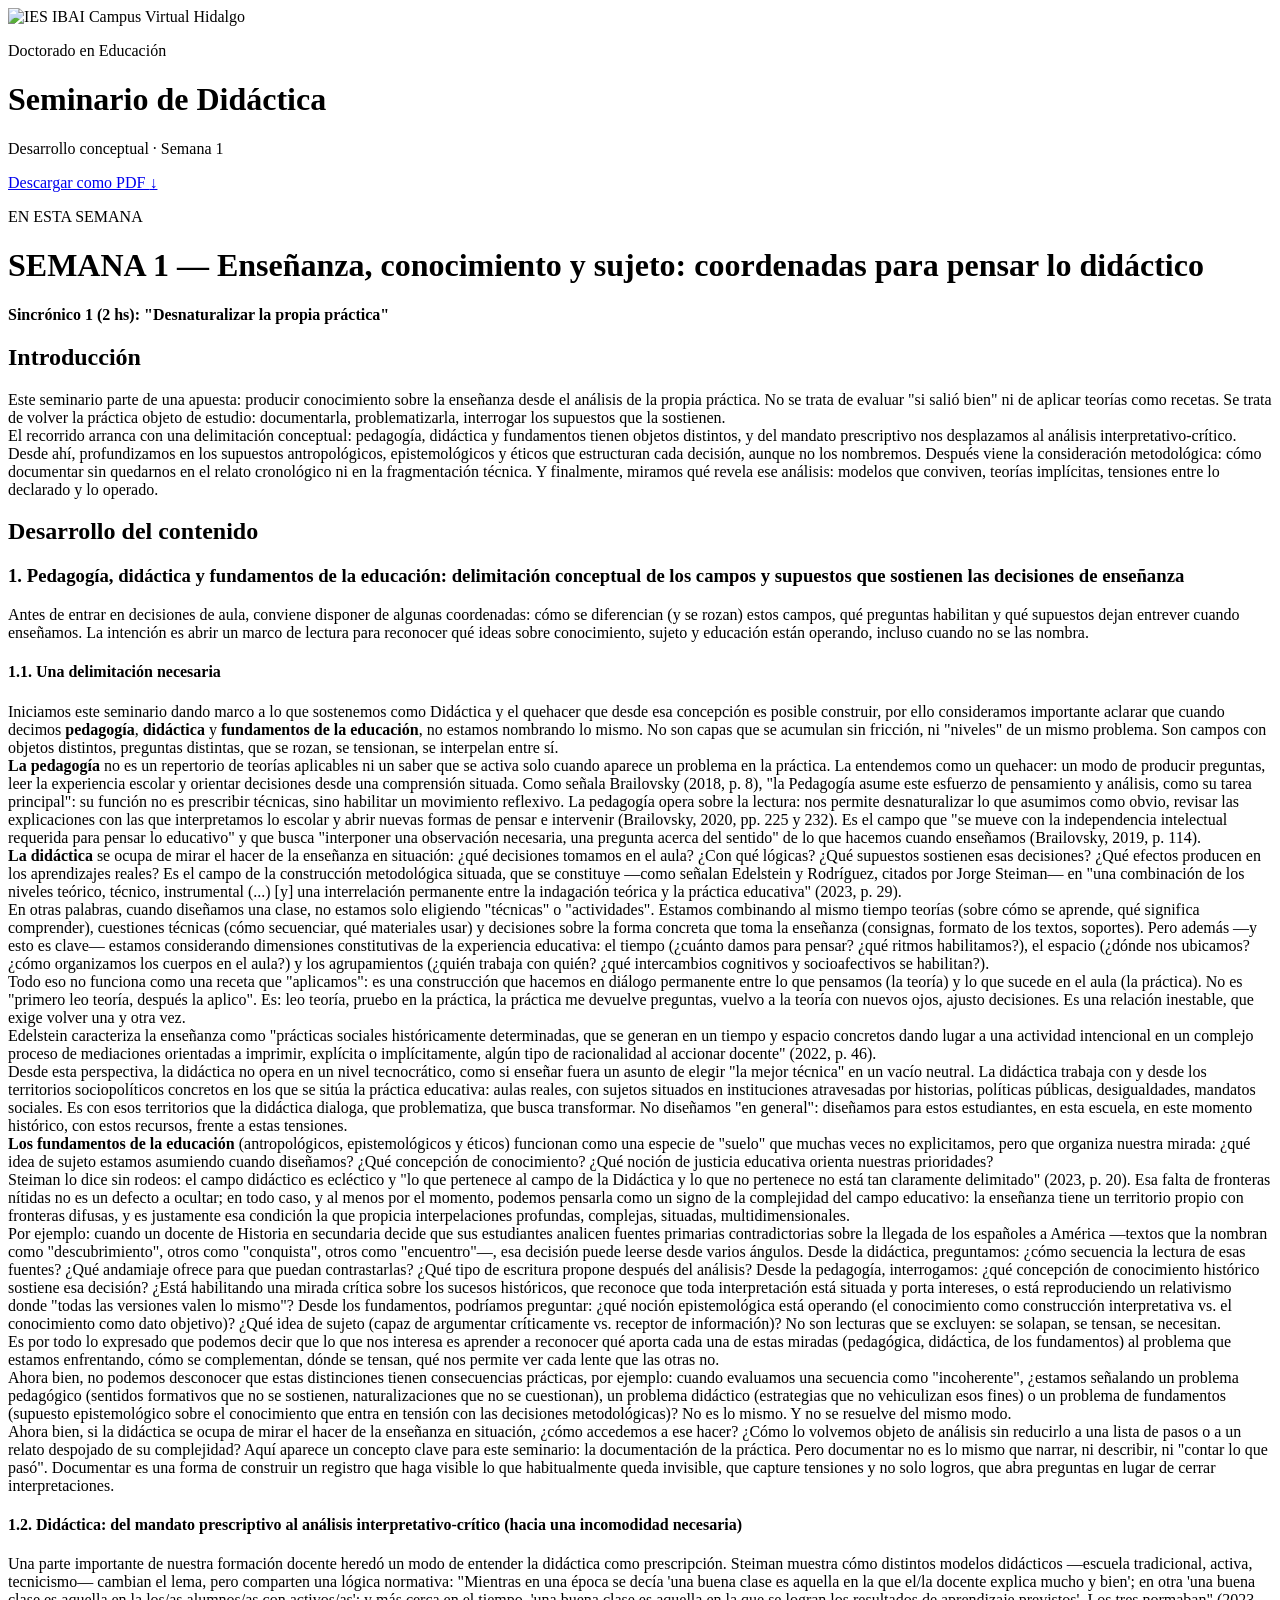
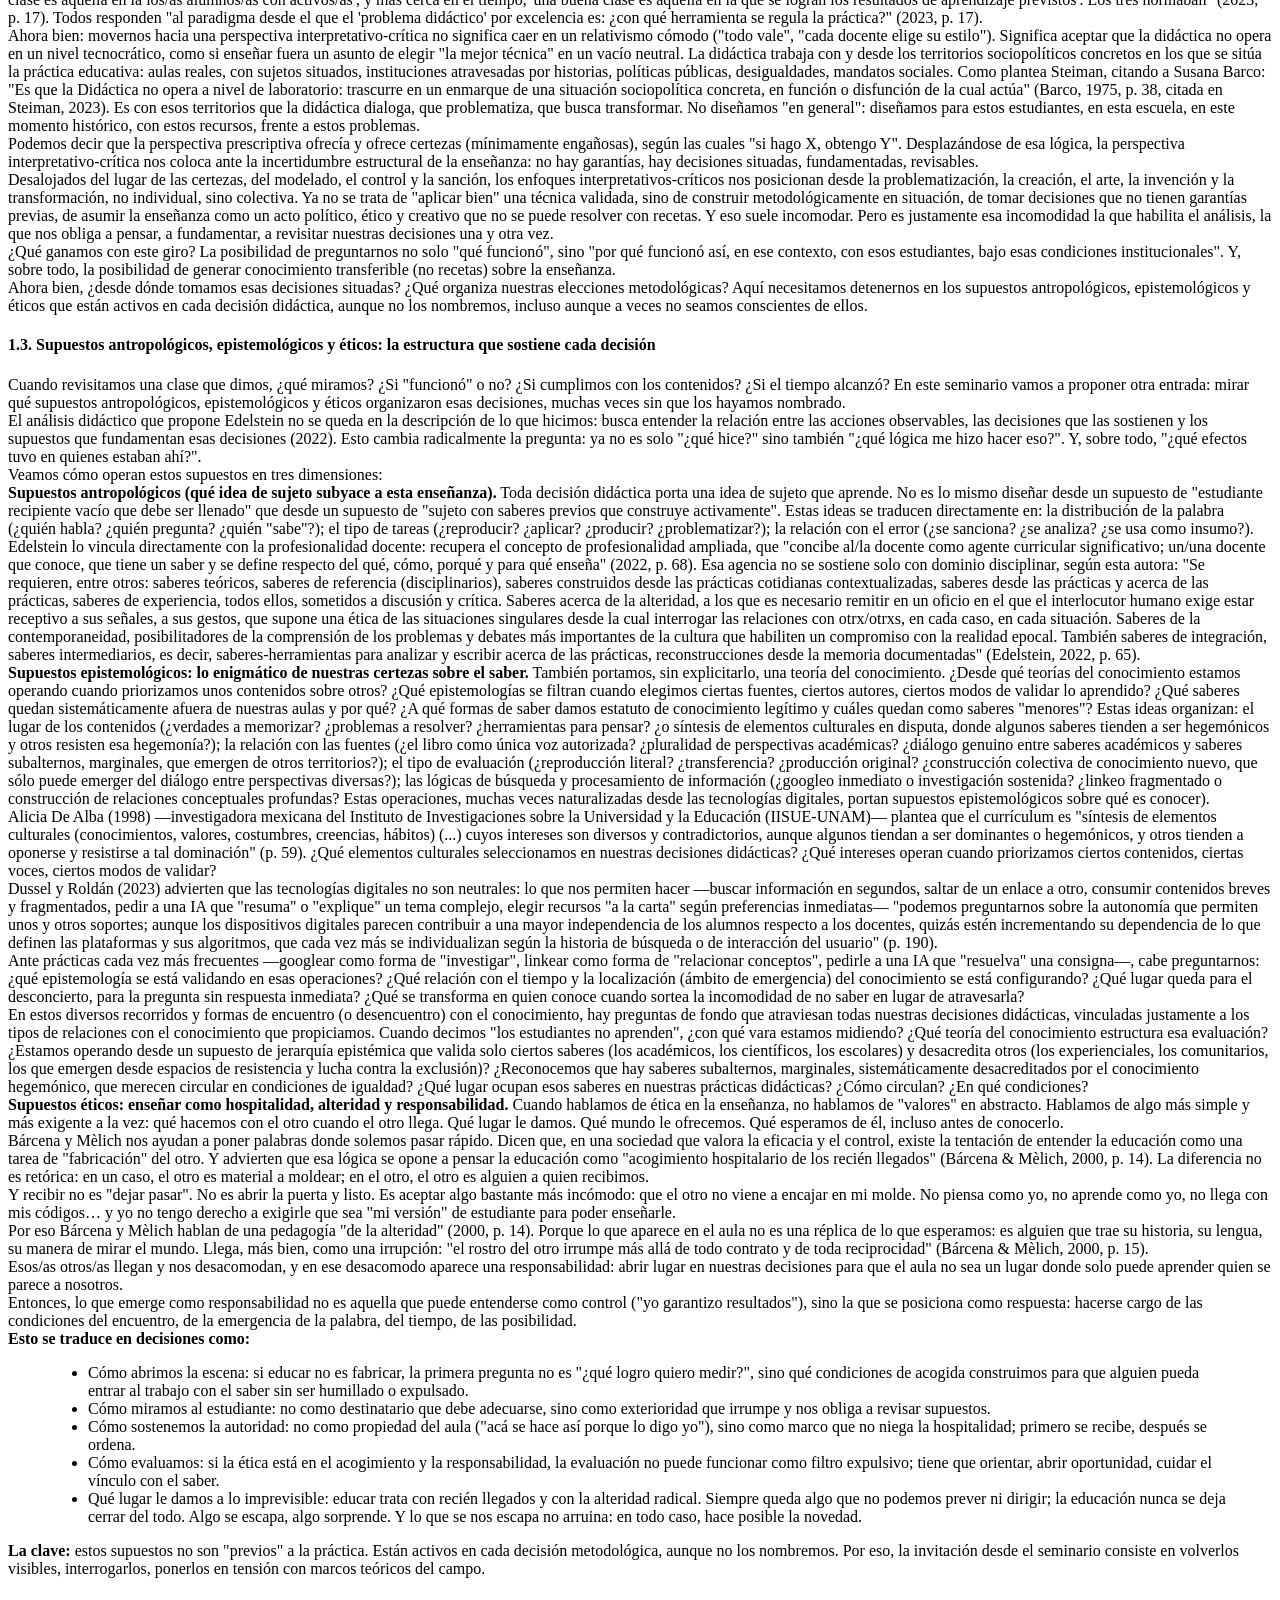
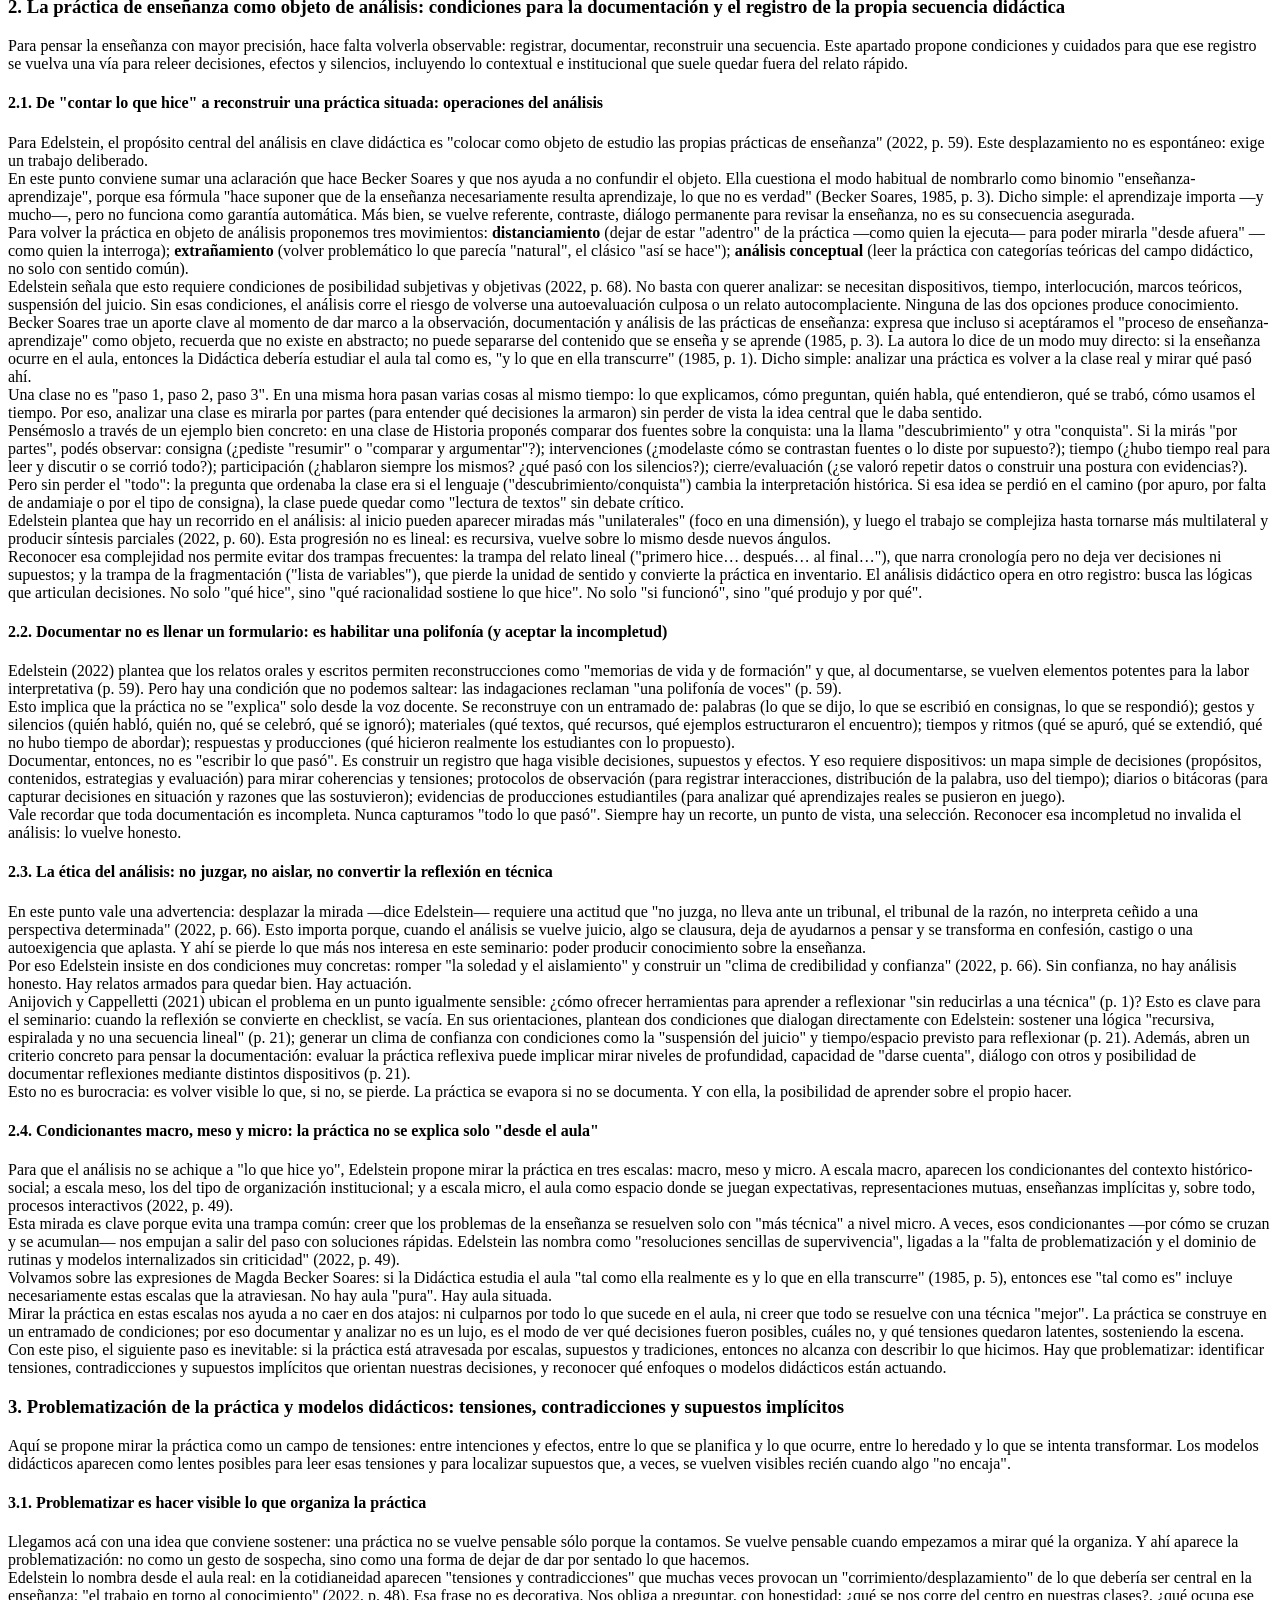
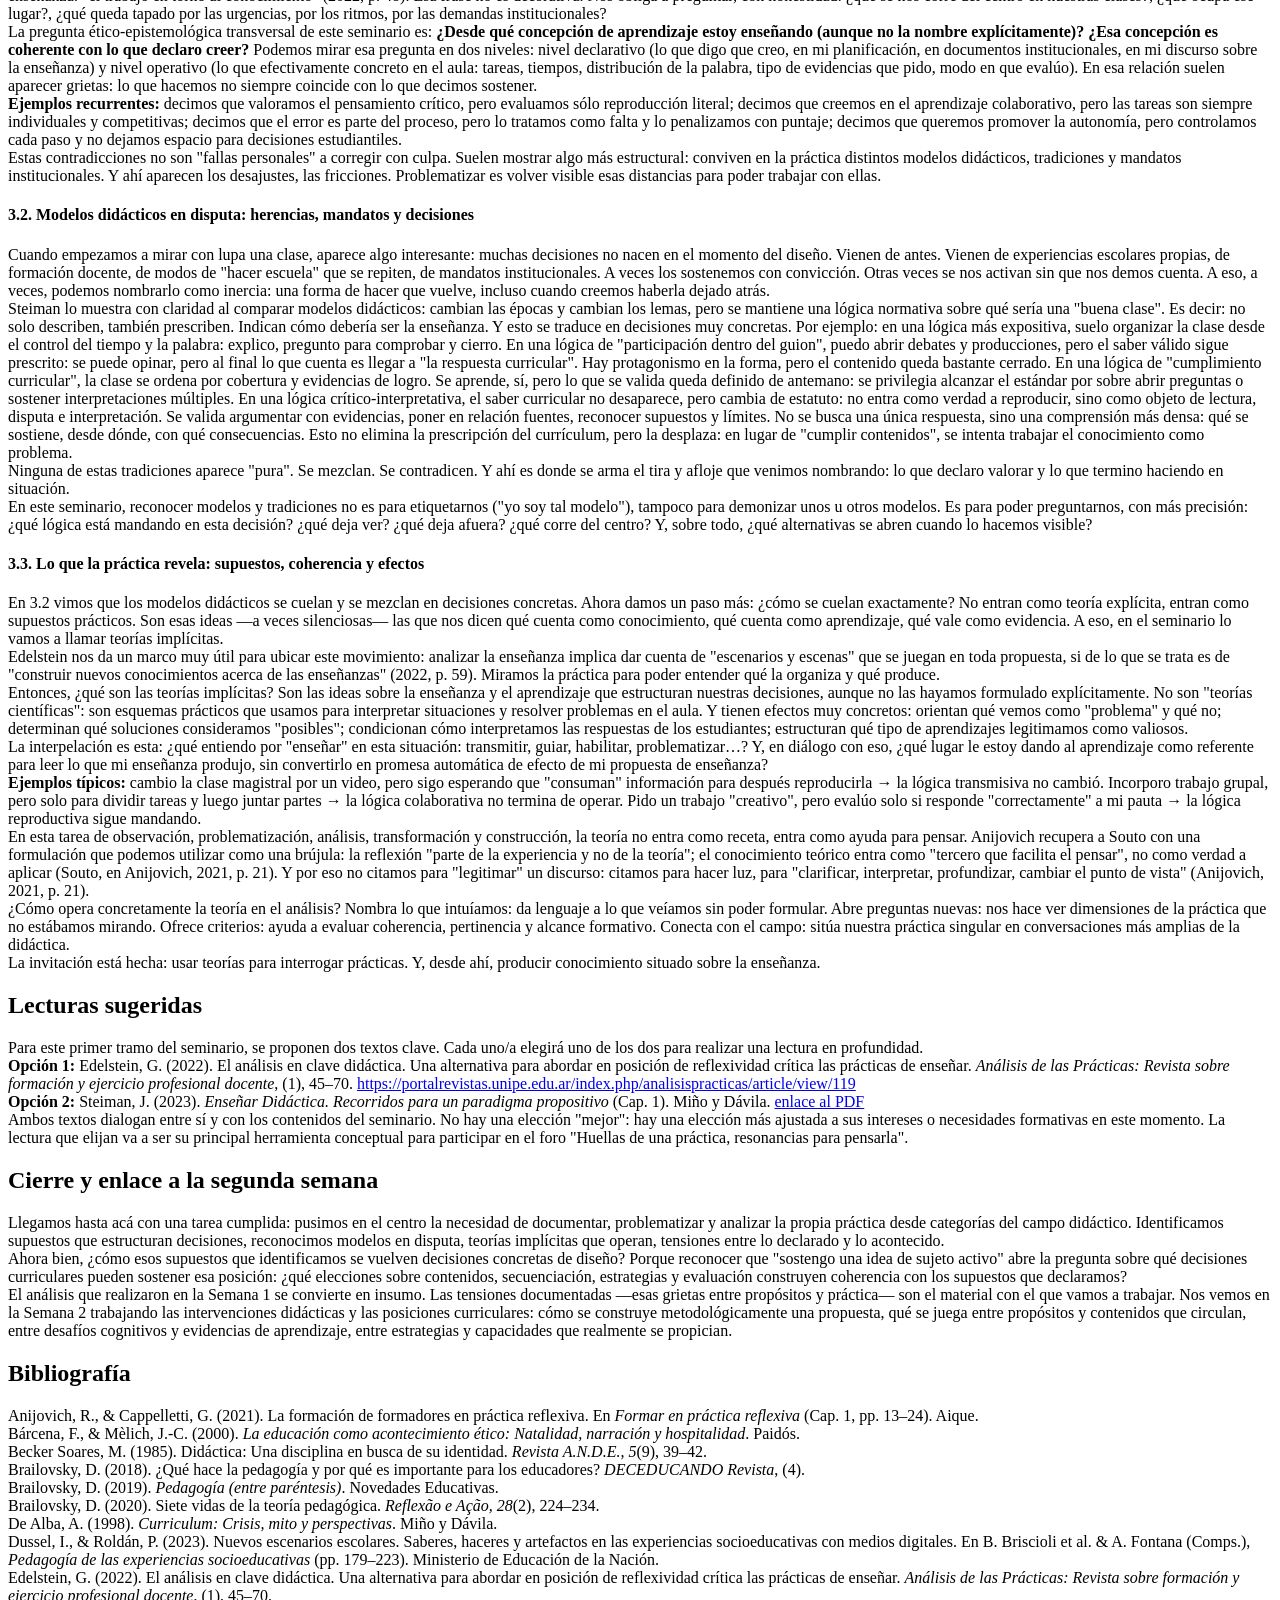
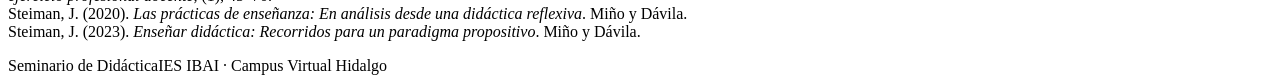
==== semana-1.html @ 9dc48509 "Add files via upload" ====
<!doctype html>
<html lang="es">
<head>
  <meta charset="utf-8">
  <meta name="viewport" content="width=device-width, initial-scale=1">
  <meta name="description" content="Seminario de Didáctica. Desarrollo conceptual de la semana 1.">
  <title>Seminario de Didáctica · Semana 1</title>
  <link rel="stylesheet" href="styles.css">
  <style>:root{--accent:#d66782;--accent-2:#f6c56d;--wash:#fff6ed}</style>
</head>
<body>
  <header class="hero">
    <div class="orb orb-a"></div><div class="orb orb-b"></div><div class="orb orb-c"></div>
    <div class="hero-inner">
      <img class="brand" src="assets/logo-ies-ibai.png" alt="IES IBAI Campus Virtual Hidalgo">
      <div class="hero-copy"><p class="eyebrow">Doctorado en Educación</p><h1>Seminario de Didáctica</h1><p class="week-label">Desarrollo conceptual · Semana 1</p></div>
      <a class="download" href="pdf/semana-1.pdf" download>Descargar como PDF <span aria-hidden="true">↓</span></a>
    </div>
  </header>
  <div class="progress" aria-hidden="true"><span></span></div>
  <div class="page-shell">
    <aside class="toc" aria-label="En esta página"><p>EN ESTA SEMANA</p><nav id="toc"></nav></aside>
    <main id="content" class="content"><h1>SEMANA 1 — Enseñanza, conocimiento y sujeto: coordenadas para pensar lo didáctico</h1>
<p><strong>Sincrónico 1 (2 hs): &quot;Desnaturalizar la propia práctica&quot;</strong></p>
<h2><strong>Introducción</strong></h2>
<p>Este seminario parte de una apuesta: producir conocimiento sobre la enseñanza desde el análisis de la propia práctica. No se trata de evaluar &quot;si salió bien&quot; ni de aplicar teorías como recetas. Se trata de volver la práctica objeto de estudio: documentarla, problematizarla, interrogar los supuestos que la sostienen.<br>El recorrido arranca con una delimitación conceptual: pedagogía, didáctica y fundamentos tienen objetos distintos, y del mandato prescriptivo nos desplazamos al análisis interpretativo-crítico. Desde ahí, profundizamos en los supuestos antropológicos, epistemológicos y éticos que estructuran cada decisión, aunque no los nombremos. Después viene la consideración metodológica: cómo documentar sin quedarnos en el relato cronológico ni en la fragmentación técnica. Y finalmente, miramos qué revela ese análisis: modelos que conviven, teorías implícitas, tensiones entre lo declarado y lo operado.</p>
<h2><strong>Desarrollo del contenido</strong></h2>
<h3><strong>1. Pedagogía, didáctica y fundamentos de la educación: delimitación conceptual de los campos y supuestos que sostienen las decisiones de enseñanza</strong></h3>
<p>Antes de entrar en decisiones de aula, conviene disponer de algunas coordenadas: cómo se diferencian (y se rozan) estos campos, qué preguntas habilitan y qué supuestos dejan entrever cuando enseñamos. La intención es abrir un marco de lectura para reconocer qué ideas sobre conocimiento, sujeto y educación están operando, incluso cuando no se las nombra.</p>
<h4><strong>1.1. Una delimitación necesaria</strong></h4>
<p>Iniciamos este seminario dando marco a lo que sostenemos como Didáctica y el quehacer que desde esa concepción es posible construir, por ello consideramos importante aclarar que cuando decimos <strong>pedagogía</strong>, <strong>didáctica</strong> y <strong>fundamentos de la educación</strong>, no estamos nombrando lo mismo. No son capas que se acumulan sin fricción, ni &quot;niveles&quot; de un mismo problema. Son campos con objetos distintos, preguntas distintas, que se rozan, se tensionan, se interpelan entre sí.<br><strong>La pedagogía</strong> no es un repertorio de teorías aplicables ni un saber que se activa solo cuando aparece un problema en la práctica. La entendemos como un quehacer: un modo de producir preguntas, leer la experiencia escolar y orientar decisiones desde una comprensión situada. Como señala Brailovsky (2018, p. 8), &quot;la Pedagogía asume este esfuerzo de pensamiento y análisis, como su tarea principal&quot;: su función no es prescribir técnicas, sino habilitar un movimiento reflexivo. La pedagogía opera sobre la lectura: nos permite desnaturalizar lo que asumimos como obvio, revisar las explicaciones con las que interpretamos lo escolar y abrir nuevas formas de pensar e intervenir (Brailovsky, 2020, pp. 225 y 232). Es el campo que &quot;se mueve con la independencia intelectual requerida para pensar lo educativo&quot; y que busca &quot;interponer una observación necesaria, una pregunta acerca del sentido&quot; de lo que hacemos cuando enseñamos (Brailovsky, 2019, p. 114).<br><strong>La didáctica</strong> se ocupa de mirar el hacer de la enseñanza en situación: ¿qué decisiones tomamos en el aula? ¿Con qué lógicas? ¿Qué supuestos sostienen esas decisiones? ¿Qué efectos producen en los aprendizajes reales? Es el campo de la construcción metodológica situada, que se constituye —como señalan Edelstein y Rodríguez, citados por Jorge Steiman— en &quot;una combinación de los niveles teórico, técnico, instrumental (...) [y] una interrelación permanente entre la indagación teórica y la práctica educativa&quot; (2023, p. 29).<br>En otras palabras, cuando diseñamos una clase, no estamos solo eligiendo &quot;técnicas&quot; o &quot;actividades&quot;. Estamos combinando al mismo tiempo teorías (sobre cómo se aprende, qué significa comprender), cuestiones técnicas (cómo secuenciar, qué materiales usar) y decisiones sobre la forma concreta que toma la enseñanza (consignas, formato de los textos, soportes). Pero además —y esto es clave— estamos considerando dimensiones constitutivas de la experiencia educativa: el tiempo (¿cuánto damos para pensar? ¿qué ritmos habilitamos?), el espacio (¿dónde nos ubicamos? ¿cómo organizamos los cuerpos en el aula?) y los agrupamientos (¿quién trabaja con quién? ¿qué intercambios cognitivos y socioafectivos se habilitan?).<br>Todo eso no funciona como una receta que &quot;aplicamos&quot;: es una construcción que hacemos en diálogo permanente entre lo que pensamos (la teoría) y lo que sucede en el aula (la práctica). No es &quot;primero leo teoría, después la aplico&quot;. Es: leo teoría, pruebo en la práctica, la práctica me devuelve preguntas, vuelvo a la teoría con nuevos ojos, ajusto decisiones. Es una relación inestable, que exige volver una y otra vez.<br>Edelstein caracteriza la enseñanza como &quot;prácticas sociales históricamente determinadas, que se generan en un tiempo y espacio concretos dando lugar a una actividad intencional en un complejo proceso de mediaciones orientadas a imprimir, explícita o implícitamente, algún tipo de racionalidad al accionar docente&quot; (2022, p. 46).<br>Desde esta perspectiva, la didáctica no opera en un nivel tecnocrático, como si enseñar fuera un asunto de elegir &quot;la mejor técnica&quot; en un vacío neutral. La didáctica trabaja con y desde los territorios sociopolíticos concretos en los que se sitúa la práctica educativa: aulas reales, con sujetos situados en instituciones atravesadas por historias, políticas públicas, desigualdades, mandatos sociales. Es con esos territorios que la didáctica dialoga, que problematiza, que busca transformar. No diseñamos &quot;en general&quot;: diseñamos para estos estudiantes, en esta escuela, en este momento histórico, con estos recursos, frente a estas tensiones.<br><strong>Los fundamentos de la educación</strong> (antropológicos, epistemológicos y éticos) funcionan como una especie de &quot;suelo&quot; que muchas veces no explicitamos, pero que organiza nuestra mirada: ¿qué idea de sujeto estamos asumiendo cuando diseñamos? ¿Qué concepción de conocimiento? ¿Qué noción de justicia educativa orienta nuestras prioridades?<br>Steiman lo dice sin rodeos: el campo didáctico es ecléctico y &quot;lo que pertenece al campo de la Didáctica y lo que no pertenece no está tan claramente delimitado&quot; (2023, p. 20). Esa falta de fronteras nítidas no es un defecto a ocultar; en todo caso, y al menos por el momento, podemos pensarla como un signo de la complejidad del campo educativo: la enseñanza tiene un territorio propio con fronteras difusas, y es justamente esa condición la que propicia interpelaciones profundas, complejas, situadas, multidimensionales.<br>Por ejemplo: cuando un docente de Historia en secundaria decide que sus estudiantes analicen fuentes primarias contradictorias sobre la llegada de los españoles a América —textos que la nombran como &quot;descubrimiento&quot;, otros como &quot;conquista&quot;, otros como &quot;encuentro&quot;—, esa decisión puede leerse desde varios ángulos. Desde la didáctica, preguntamos: ¿cómo secuencia la lectura de esas fuentes? ¿Qué andamiaje ofrece para que puedan contrastarlas? ¿Qué tipo de escritura propone después del análisis? Desde la pedagogía, interrogamos: ¿qué concepción de conocimiento histórico sostiene esa decisión? ¿Está habilitando una mirada crítica sobre los sucesos históricos, que reconoce que toda interpretación está situada y porta intereses, o está reproduciendo un relativismo donde &quot;todas las versiones valen lo mismo&quot;? Desde los fundamentos, podríamos preguntar: ¿qué noción epistemológica está operando (el conocimiento como construcción interpretativa vs. el conocimiento como dato objetivo)? ¿Qué idea de sujeto (capaz de argumentar críticamente vs. receptor de información)? No son lecturas que se excluyen: se solapan, se tensan, se necesitan.<br>Es por todo lo expresado que podemos decir que lo que nos interesa es aprender a reconocer qué aporta cada una de estas miradas (pedagógica, didáctica, de los fundamentos) al problema que estamos enfrentando, cómo se complementan, dónde se tensan, qué nos permite ver cada lente que las otras no.<br>Ahora bien, no podemos desconocer que estas distinciones tienen consecuencias prácticas, por ejemplo: cuando evaluamos una secuencia como &quot;incoherente&quot;, ¿estamos señalando un problema pedagógico (sentidos formativos que no se sostienen, naturalizaciones que no se cuestionan), un problema didáctico (estrategias que no vehiculizan esos fines) o un problema de fundamentos (supuesto epistemológico sobre el conocimiento que entra en tensión con las decisiones metodológicas)? No es lo mismo. Y no se resuelve del mismo modo.<br>Ahora bien, si la didáctica se ocupa de mirar el hacer de la enseñanza en situación, ¿cómo accedemos a ese hacer? ¿Cómo lo volvemos objeto de análisis sin reducirlo a una lista de pasos o a un relato despojado de su complejidad? Aquí aparece un concepto clave para este seminario: la documentación de la práctica. Pero documentar no es lo mismo que narrar, ni describir, ni &quot;contar lo que pasó&quot;. Documentar es una forma de construir un registro que haga visible lo que habitualmente queda invisible, que capture tensiones y no solo logros, que abra preguntas en lugar de cerrar interpretaciones.</p>
<h4><strong>1.2. Didáctica: del mandato prescriptivo al análisis interpretativo-crítico (hacia una incomodidad necesaria)</strong></h4>
<p>Una parte importante de nuestra formación docente heredó un modo de entender la didáctica como prescripción. Steiman muestra cómo distintos modelos didácticos —escuela tradicional, activa, tecnicismo— cambian el lema, pero comparten una lógica normativa: &quot;Mientras en una época se decía &#39;una buena clase es aquella en la que el/la docente explica mucho y bien&#39;; en otra &#39;una buena clase es aquella en la los/as alumnos/as con activos/as&#39;; y más cerca en el tiempo, &#39;una buena clase es aquella en la que se logran los resultados de aprendizaje previstos&#39;. Los tres normaban&quot; (2023, p. 17). Todos responden &quot;al paradigma desde el que el &#39;problema didáctico&#39; por excelencia es: ¿con qué herramienta se regula la práctica?&quot; (2023, p. 17).<br>Ahora bien: movernos hacia una perspectiva interpretativo-crítica no significa caer en un relativismo cómodo (&quot;todo vale&quot;, &quot;cada docente elige su estilo&quot;). Significa aceptar que la didáctica no opera en un nivel tecnocrático, como si enseñar fuera un asunto de elegir &quot;la mejor técnica&quot; en un vacío neutral. La didáctica trabaja con y desde los territorios sociopolíticos concretos en los que se sitúa la práctica educativa: aulas reales, con sujetos situados, instituciones atravesadas por historias, políticas públicas, desigualdades, mandatos sociales. Como plantea Steiman, citando a Susana Barco: &quot;Es que la Didáctica no opera a nivel de laboratorio: trascurre en un enmarque de una situación sociopolítica concreta, en función o disfunción de la cual actúa&quot; (Barco, 1975, p. 38, citada en Steiman, 2023). Es con esos territorios que la didáctica dialoga, que problematiza, que busca transformar. No diseñamos &quot;en general&quot;: diseñamos para estos estudiantes, en esta escuela, en este momento histórico, con estos recursos, frente a estos problemas.<br>Podemos decir que la perspectiva prescriptiva ofrecía y ofrece certezas (mínimamente engañosas), según las cuales &quot;si hago X, obtengo Y&quot;. Desplazándose de esa lógica, la perspectiva interpretativo-crítica nos coloca ante la incertidumbre estructural de la enseñanza: no hay garantías, hay decisiones situadas, fundamentadas, revisables.<br>Desalojados del lugar de las certezas, del modelado, el control y la sanción, los enfoques interpretativos-críticos nos posicionan desde la problematización, la creación, el arte, la invención y la transformación, no individual, sino colectiva. Ya no se trata de &quot;aplicar bien&quot; una técnica validada, sino de construir metodológicamente en situación, de tomar decisiones que no tienen garantías previas, de asumir la enseñanza como un acto político, ético y creativo que no se puede resolver con recetas. Y eso suele incomodar. Pero es justamente esa incomodidad la que habilita el análisis, la que nos obliga a pensar, a fundamentar, a revisitar nuestras decisiones una y otra vez.<br>¿Qué ganamos con este giro? La posibilidad de preguntarnos no solo &quot;qué funcionó&quot;, sino &quot;por qué funcionó así, en ese contexto, con esos estudiantes, bajo esas condiciones institucionales&quot;. Y, sobre todo, la posibilidad de generar conocimiento transferible (no recetas) sobre la enseñanza.<br>Ahora bien, ¿desde dónde tomamos esas decisiones situadas? ¿Qué organiza nuestras elecciones metodológicas? Aquí necesitamos detenernos en los supuestos antropológicos, epistemológicos y éticos que están activos en cada decisión didáctica, aunque no los nombremos, incluso aunque a veces no seamos conscientes de ellos.</p>
<h4><strong>1.3. Supuestos antropológicos, epistemológicos y éticos: la estructura que sostiene cada decisión</strong></h4>
<p>Cuando revisitamos una clase que dimos, ¿qué miramos? ¿Si &quot;funcionó&quot; o no? ¿Si cumplimos con los contenidos? ¿Si el tiempo alcanzó? En este seminario vamos a proponer otra entrada: mirar qué supuestos antropológicos, epistemológicos y éticos organizaron esas decisiones, muchas veces sin que los hayamos nombrado.<br>El análisis didáctico que propone Edelstein no se queda en la descripción de lo que hicimos: busca entender la relación entre las acciones observables, las decisiones que las sostienen y los supuestos que fundamentan esas decisiones (2022). Esto cambia radicalmente la pregunta: ya no es solo &quot;¿qué hice?&quot; sino también &quot;¿qué lógica me hizo hacer eso?&quot;. Y, sobre todo, &quot;¿qué efectos tuvo en quienes estaban ahí?&quot;.<br>Veamos cómo operan estos supuestos en tres dimensiones:<br><strong>Supuestos antropológicos (qué idea de sujeto subyace a esta enseñanza).</strong> Toda decisión didáctica porta una idea de sujeto que aprende. No es lo mismo diseñar desde un supuesto de &quot;estudiante recipiente vacío que debe ser llenado&quot; que desde un supuesto de &quot;sujeto con saberes previos que construye activamente&quot;. Estas ideas se traducen directamente en: la distribución de la palabra (¿quién habla? ¿quién pregunta? ¿quién &quot;sabe&quot;?); el tipo de tareas (¿reproducir? ¿aplicar? ¿producir? ¿problematizar?); la relación con el error (¿se sanciona? ¿se analiza? ¿se usa como insumo?).<br>Edelstein lo vincula directamente con la profesionalidad docente: recupera el concepto de profesionalidad ampliada, que &quot;concibe al/la docente como agente curricular significativo; un/una docente que conoce, que tiene un saber y se define respecto del qué, cómo, porqué y para qué enseña&quot; (2022, p. 68). Esa agencia no se sostiene solo con dominio disciplinar, según esta autora: &quot;Se requieren, entre otros: saberes teóricos, saberes de referencia (disciplinarios), saberes construidos desde las prácticas cotidianas contextualizadas, saberes desde las prácticas y acerca de las prácticas, saberes de experiencia, todos ellos, sometidos a discusión y crítica. Saberes acerca de la alteridad, a los que es necesario remitir en un oficio en el que el interlocutor humano exige estar receptivo a sus señales, a sus gestos, que supone una ética de las situaciones singulares desde la cual interrogar las relaciones con otrx/otrxs, en cada caso, en cada situación. Saberes de la contemporaneidad, posibilitadores de la comprensión de los problemas y debates más importantes de la cultura que habiliten un compromiso con la realidad epocal. También saberes de integración, saberes intermediarios, es decir, saberes-herramientas para analizar y escribir acerca de las prácticas, reconstrucciones desde la memoria documentadas&quot; (Edelstein, 2022, p. 65).<br><strong>Supuestos epistemológicos: lo enigmático de nuestras certezas sobre el saber.</strong> También portamos, sin explicitarlo, una teoría del conocimiento. ¿Desde qué teorías del conocimiento estamos operando cuando priorizamos unos contenidos sobre otros? ¿Qué epistemologías se filtran cuando elegimos ciertas fuentes, ciertos autores, ciertos modos de validar lo aprendido? ¿Qué saberes quedan sistemáticamente afuera de nuestras aulas y por qué? ¿A qué formas de saber damos estatuto de conocimiento legítimo y cuáles quedan como saberes &quot;menores&quot;? Estas ideas organizan: el lugar de los contenidos (¿verdades a memorizar? ¿problemas a resolver? ¿herramientas para pensar? ¿o síntesis de elementos culturales en disputa, donde algunos saberes tienden a ser hegemónicos y otros resisten esa hegemonía?); la relación con las fuentes (¿el libro como única voz autorizada? ¿pluralidad de perspectivas académicas? ¿diálogo genuino entre saberes académicos y saberes subalternos, marginales, que emergen de otros territorios?); el tipo de evaluación (¿reproducción literal? ¿transferencia? ¿producción original? ¿construcción colectiva de conocimiento nuevo, que sólo puede emerger del diálogo entre perspectivas diversas?); las lógicas de búsqueda y procesamiento de información (¿googleo inmediato o investigación sostenida? ¿linkeo fragmentado o construcción de relaciones conceptuales profundas? Estas operaciones, muchas veces naturalizadas desde las tecnologías digitales, portan supuestos epistemológicos sobre qué es conocer).<br>Alicia De Alba (1998) —investigadora mexicana del Instituto de Investigaciones sobre la Universidad y la Educación (IISUE-UNAM)— plantea que el currículum es &quot;síntesis de elementos culturales (conocimientos, valores, costumbres, creencias, hábitos) (...) cuyos intereses son diversos y contradictorios, aunque algunos tiendan a ser dominantes o hegemónicos, y otros tienden a oponerse y resistirse a tal dominación&quot; (p. 59). ¿Qué elementos culturales seleccionamos en nuestras decisiones didácticas? ¿Qué intereses operan cuando priorizamos ciertos contenidos, ciertas voces, ciertos modos de validar?<br>Dussel y Roldán (2023) advierten que las tecnologías digitales no son neutrales: lo que nos permiten hacer —buscar información en segundos, saltar de un enlace a otro, consumir contenidos breves y fragmentados, pedir a una IA que &quot;resuma&quot; o &quot;explique&quot; un tema complejo, elegir recursos &quot;a la carta&quot; según preferencias inmediatas— &quot;podemos preguntarnos sobre la autonomía que permiten unos y otros soportes; aunque los dispositivos digitales parecen contribuir a una mayor independencia de los alumnos respecto a los docentes, quizás estén incrementando su dependencia de lo que definen las plataformas y sus algoritmos, que cada vez más se individualizan según la historia de búsqueda o de interacción del usuario&quot; (p. 190).<br>Ante prácticas cada vez más frecuentes —googlear como forma de &quot;investigar&quot;, linkear como forma de &quot;relacionar conceptos&quot;, pedirle a una IA que &quot;resuelva&quot; una consigna—, cabe preguntarnos: ¿qué epistemología se está validando en esas operaciones? ¿Qué relación con el tiempo y la localización (ámbito de emergencia) del conocimiento se está configurando? ¿Qué lugar queda para el desconcierto, para la pregunta sin respuesta inmediata? ¿Qué se transforma en quien conoce cuando sortea la incomodidad de no saber en lugar de atravesarla?<br>En estos diversos recorridos y formas de encuentro (o desencuentro) con el conocimiento, hay preguntas de fondo que atraviesan todas nuestras decisiones didácticas, vinculadas justamente a los tipos de relaciones con el conocimiento que propiciamos. Cuando decimos &quot;los estudiantes no aprenden&quot;, ¿con qué vara estamos midiendo? ¿Qué teoría del conocimiento estructura esa evaluación? ¿Estamos operando desde un supuesto de jerarquía epistémica que valida solo ciertos saberes (los académicos, los científicos, los escolares) y desacredita otros (los experienciales, los comunitarios, los que emergen desde espacios de resistencia y lucha contra la exclusión)? ¿Reconocemos que hay saberes subalternos, marginales, sistemáticamente desacreditados por el conocimiento hegemónico, que merecen circular en condiciones de igualdad? ¿Qué lugar ocupan esos saberes en nuestras prácticas didácticas? ¿Cómo circulan? ¿En qué condiciones?<br><strong>Supuestos éticos: enseñar como hospitalidad, alteridad y responsabilidad.</strong> Cuando hablamos de ética en la enseñanza, no hablamos de &quot;valores&quot; en abstracto. Hablamos de algo más simple y más exigente a la vez: qué hacemos con el otro cuando el otro llega. Qué lugar le damos. Qué mundo le ofrecemos. Qué esperamos de él, incluso antes de conocerlo.<br>Bárcena y Mèlich nos ayudan a poner palabras donde solemos pasar rápido. Dicen que, en una sociedad que valora la eficacia y el control, existe la tentación de entender la educación como una tarea de &quot;fabricación&quot; del otro. Y advierten que esa lógica se opone a pensar la educación como &quot;acogimiento hospitalario de los recién llegados&quot; (Bárcena &amp; Mèlich, 2000, p. 14). La diferencia no es retórica: en un caso, el otro es material a moldear; en el otro, el otro es alguien a quien recibimos.<br>Y recibir no es &quot;dejar pasar&quot;. No es abrir la puerta y listo. Es aceptar algo bastante más incómodo: que el otro no viene a encajar en mi molde. No piensa como yo, no aprende como yo, no llega con mis códigos… y yo no tengo derecho a exigirle que sea &quot;mi versión&quot; de estudiante para poder enseñarle.<br>Por eso Bárcena y Mèlich hablan de una pedagogía &quot;de la alteridad&quot; (2000, p. 14). Porque lo que aparece en el aula no es una réplica de lo que esperamos: es alguien que trae su historia, su lengua, su manera de mirar el mundo. Llega, más bien, como una irrupción: &quot;el rostro del otro irrumpe más allá de todo contrato y de toda reciprocidad&quot; (Bárcena &amp; Mèlich, 2000, p. 15).<br>Esos/as otros/as llegan y nos desacomodan, y en ese desacomodo aparece una responsabilidad: abrir lugar en nuestras decisiones para que el aula no sea un lugar donde solo puede aprender quien se parece a nosotros.<br>Entonces, lo que emerge como responsabilidad no es aquella que puede entenderse como control (&quot;yo garantizo resultados&quot;), sino la que se posiciona como respuesta: hacerse cargo de las condiciones del encuentro, de la emergencia de la palabra, del tiempo, de las posibilidad.<br><strong>Esto se traduce en decisiones como:</strong></p>
<blockquote>
<ul>
<li>Cómo abrimos la escena: si educar no es fabricar, la primera pregunta no es &quot;¿qué logro quiero medir?&quot;, sino qué condiciones de acogida construimos para que alguien pueda entrar al trabajo con el saber sin ser humillado o expulsado.  </li>
<li>Cómo miramos al estudiante: no como destinatario que debe adecuarse, sino como exterioridad que irrumpe y nos obliga a revisar supuestos.  </li>
<li>Cómo sostenemos la autoridad: no como propiedad del aula (&quot;acá se hace así porque lo digo yo&quot;), sino como marco que no niega la hospitalidad; primero se recibe, después se ordena.  </li>
<li>Cómo evaluamos: si la ética está en el acogimiento y la responsabilidad, la evaluación no puede funcionar como filtro expulsivo; tiene que orientar, abrir oportunidad, cuidar el vínculo con el saber.  </li>
<li>Qué lugar le damos a lo imprevisible: educar trata con recién llegados y con la alteridad radical. Siempre queda algo que no podemos prever ni dirigir; la educación nunca se deja cerrar del todo. Algo se escapa, algo sorprende. Y lo que se nos escapa no arruina: en todo caso, hace posible la novedad.</li>
</ul>
</blockquote>
<p><strong>La clave:</strong> estos supuestos no son &quot;previos&quot; a la práctica. Están activos en cada decisión metodológica, aunque no los nombremos. Por eso, la invitación desde el seminario consiste en volverlos visibles, interrogarlos, ponerlos en tensión con marcos teóricos del campo.</p>
<h3><strong>2. La práctica de enseñanza como objeto de análisis: condiciones para la documentación y el registro de la propia secuencia didáctica</strong></h3>
<p>Para pensar la enseñanza con mayor precisión, hace falta volverla observable: registrar, documentar, reconstruir una secuencia. Este apartado propone condiciones y cuidados para que ese registro se vuelva una vía para releer decisiones, efectos y silencios, incluyendo lo contextual e institucional que suele quedar fuera del relato rápido.</p>
<h4><strong>2.1. De &quot;contar lo que hice&quot; a reconstruir una práctica situada: operaciones del análisis</strong></h4>
<p>Para Edelstein, el propósito central del análisis en clave didáctica es &quot;colocar como objeto de estudio las propias prácticas de enseñanza&quot; (2022, p. 59). Este desplazamiento no es espontáneo: exige un trabajo deliberado.<br>En este punto conviene sumar una aclaración que hace Becker Soares y que nos ayuda a no confundir el objeto. Ella cuestiona el modo habitual de nombrarlo como binomio &quot;enseñanza-aprendizaje&quot;, porque esa fórmula &quot;hace suponer que de la enseñanza necesariamente resulta aprendizaje, lo que no es verdad&quot; (Becker Soares, 1985, p. 3). Dicho simple: el aprendizaje importa —y mucho—, pero no funciona como garantía automática. Más bien, se vuelve referente, contraste, diálogo permanente para revisar la enseñanza, no es su consecuencia asegurada.<br>Para volver la práctica en objeto de análisis proponemos tres movimientos: <strong>distanciamiento</strong> (dejar de estar &quot;adentro&quot; de la práctica —como quien la ejecuta— para poder mirarla &quot;desde afuera&quot; —como quien la interroga); <strong>extrañamiento</strong> (volver problemático lo que parecía &quot;natural&quot;, el clásico &quot;así se hace&quot;); <strong>análisis conceptual</strong> (leer la práctica con categorías teóricas del campo didáctico, no solo con sentido común).<br>Edelstein señala que esto requiere condiciones de posibilidad subjetivas y objetivas (2022, p. 68). No basta con querer analizar: se necesitan dispositivos, tiempo, interlocución, marcos teóricos, suspensión del juicio. Sin esas condiciones, el análisis corre el riesgo de volverse una autoevaluación culposa o un relato autocomplaciente. Ninguna de las dos opciones produce conocimiento.<br>Becker Soares trae un aporte clave al momento de dar marco a la observación, documentación y análisis de las prácticas de enseñanza: expresa que incluso si aceptáramos el &quot;proceso de enseñanza-aprendizaje&quot; como objeto, recuerda que no existe en abstracto; no puede separarse del contenido que se enseña y se aprende (1985, p. 3). La autora lo dice de un modo muy directo: si la enseñanza ocurre en el aula, entonces la Didáctica debería estudiar el aula tal como es, &quot;y lo que en ella transcurre&quot; (1985, p. 1). Dicho simple: analizar una práctica es volver a la clase real y mirar qué pasó ahí.<br>Una clase no es &quot;paso 1, paso 2, paso 3&quot;. En una misma hora pasan varias cosas al mismo tiempo: lo que explicamos, cómo preguntan, quién habla, qué entendieron, qué se trabó, cómo usamos el tiempo. Por eso, analizar una clase es mirarla por partes (para entender qué decisiones la armaron) sin perder de vista la idea central que le daba sentido.<br>Pensémoslo a través de un ejemplo bien concreto: en una clase de Historia proponés comparar dos fuentes sobre la conquista: una la llama &quot;descubrimiento&quot; y otra &quot;conquista&quot;. Si la mirás &quot;por partes&quot;, podés observar: consigna (¿pediste &quot;resumir&quot; o &quot;comparar y argumentar&quot;?); intervenciones (¿modelaste cómo se contrastan fuentes o lo diste por supuesto?); tiempo (¿hubo tiempo real para leer y discutir o se corrió todo?); participación (¿hablaron siempre los mismos? ¿qué pasó con los silencios?); cierre/evaluación (¿se valoró repetir datos o construir una postura con evidencias?). Pero sin perder el &quot;todo&quot;: la pregunta que ordenaba la clase era si el lenguaje (&quot;descubrimiento/conquista&quot;) cambia la interpretación histórica. Si esa idea se perdió en el camino (por apuro, por falta de andamiaje o por el tipo de consigna), la clase puede quedar como &quot;lectura de textos&quot; sin debate crítico.<br>Edelstein plantea que hay un recorrido en el análisis: al inicio pueden aparecer miradas más &quot;unilaterales&quot; (foco en una dimensión), y luego el trabajo se complejiza hasta tornarse más multilateral y producir síntesis parciales (2022, p. 60). Esta progresión no es lineal: es recursiva, vuelve sobre lo mismo desde nuevos ángulos.<br>Reconocer esa complejidad nos permite evitar dos trampas frecuentes: la trampa del relato lineal (&quot;primero hice… después… al final…&quot;), que narra cronología pero no deja ver decisiones ni supuestos; y la trampa de la fragmentación (&quot;lista de variables&quot;), que pierde la unidad de sentido y convierte la práctica en inventario. El análisis didáctico opera en otro registro: busca las lógicas que articulan decisiones. No solo &quot;qué hice&quot;, sino &quot;qué racionalidad sostiene lo que hice&quot;. No solo &quot;si funcionó&quot;, sino &quot;qué produjo y por qué&quot;.</p>
<h4><strong>2.2. Documentar no es llenar un formulario: es habilitar una polifonía (y aceptar la incompletud)</strong></h4>
<p>Edelstein (2022) plantea que los relatos orales y escritos permiten reconstrucciones como &quot;memorias de vida y de formación&quot; y que, al documentarse, se vuelven elementos potentes para la labor interpretativa (p. 59). Pero hay una condición que no podemos saltear: las indagaciones reclaman &quot;una polifonía de voces&quot; (p. 59).<br>Esto implica que la práctica no se &quot;explica&quot; solo desde la voz docente. Se reconstruye con un entramado de: palabras (lo que se dijo, lo que se escribió en consignas, lo que se respondió); gestos y silencios (quién habló, quién no, qué se celebró, qué se ignoró); materiales (qué textos, qué recursos, qué ejemplos estructuraron el encuentro); tiempos y ritmos (qué se apuró, qué se extendió, qué no hubo tiempo de abordar); respuestas y producciones (qué hicieron realmente los estudiantes con lo propuesto).<br>Documentar, entonces, no es &quot;escribir lo que pasó&quot;. Es construir un registro que haga visible decisiones, supuestos y efectos. Y eso requiere dispositivos: un mapa simple de decisiones (propósitos, contenidos, estrategias y evaluación) para mirar coherencias y tensiones; protocolos de observación (para registrar interacciones, distribución de la palabra, uso del tiempo); diarios o bitácoras (para capturar decisiones en situación y razones que las sostuvieron); evidencias de producciones estudiantiles (para analizar qué aprendizajes reales se pusieron en juego).<br>Vale recordar que toda documentación es incompleta. Nunca capturamos &quot;todo lo que pasó&quot;. Siempre hay un recorte, un punto de vista, una selección. Reconocer esa incompletud no invalida el análisis: lo vuelve honesto.</p>
<h4><strong>2.3. La ética del análisis: no juzgar, no aislar, no convertir la reflexión en técnica</strong></h4>
<p>En este punto vale una advertencia: desplazar la mirada —dice Edelstein— requiere una actitud que &quot;no juzga, no lleva ante un tribunal, el tribunal de la razón, no interpreta ceñido a una perspectiva determinada&quot; (2022, p. 66). Esto importa porque, cuando el análisis se vuelve juicio, algo se clausura, deja de ayudarnos a pensar y se transforma en confesión, castigo o una autoexigencia que aplasta. Y ahí se pierde lo que más nos interesa en este seminario: poder producir conocimiento sobre la enseñanza.<br>Por eso Edelstein insiste en dos condiciones muy concretas: romper &quot;la soledad y el aislamiento&quot; y construir un &quot;clima de credibilidad y confianza&quot; (2022, p. 66). Sin confianza, no hay análisis honesto. Hay relatos armados para quedar bien. Hay actuación.<br>Anijovich y Cappelletti (2021) ubican el problema en un punto igualmente sensible: ¿cómo ofrecer herramientas para aprender a reflexionar &quot;sin reducirlas a una técnica&quot; (p. 1)? Esto es clave para el seminario: cuando la reflexión se convierte en checklist, se vacía. En sus orientaciones, plantean dos condiciones que dialogan directamente con Edelstein: sostener una lógica &quot;recursiva, espiralada y no una secuencia lineal&quot; (p. 21); generar un clima de confianza con condiciones como la &quot;suspensión del juicio&quot; y tiempo/espacio previsto para reflexionar (p. 21). Además, abren un criterio concreto para pensar la documentación: evaluar la práctica reflexiva puede implicar mirar niveles de profundidad, capacidad de &quot;darse cuenta&quot;, diálogo con otros y posibilidad de documentar reflexiones mediante distintos dispositivos (p. 21).<br>Esto no es burocracia: es volver visible lo que, si no, se pierde. La práctica se evapora si no se documenta. Y con ella, la posibilidad de aprender sobre el propio hacer.</p>
<h4><strong>2.4. Condicionantes macro, meso y micro: la práctica no se explica solo &quot;desde el aula&quot;</strong></h4>
<p>Para que el análisis no se achique a &quot;lo que hice yo&quot;, Edelstein propone mirar la práctica en tres escalas: macro, meso y micro. A escala macro, aparecen los condicionantes del contexto histórico-social; a escala meso, los del tipo de organización institucional; y a escala micro, el aula como espacio donde se juegan expectativas, representaciones mutuas, enseñanzas implícitas y, sobre todo, procesos interactivos (2022, p. 49).<br>Esta mirada es clave porque evita una trampa común: creer que los problemas de la enseñanza se resuelven solo con &quot;más técnica&quot; a nivel micro. A veces, esos condicionantes —por cómo se cruzan y se acumulan— nos empujan a salir del paso con soluciones rápidas. Edelstein las nombra como &quot;resoluciones sencillas de supervivencia&quot;, ligadas a la &quot;falta de problematización y el dominio de rutinas y modelos internalizados sin criticidad&quot; (2022, p. 49).<br>Volvamos sobre las expresiones de Magda Becker Soares: si la Didáctica estudia el aula &quot;tal como ella realmente es y lo que en ella transcurre&quot; (1985, p. 5), entonces ese &quot;tal como es&quot; incluye necesariamente estas escalas que la atraviesan. No hay aula &quot;pura&quot;. Hay aula situada.<br>Mirar la práctica en estas escalas nos ayuda a no caer en dos atajos: ni culparnos por todo lo que sucede en el aula, ni creer que todo se resuelve con una técnica &quot;mejor&quot;. La práctica se construye en un entramado de condiciones; por eso documentar y analizar no es un lujo, es el modo de ver qué decisiones fueron posibles, cuáles no, y qué tensiones quedaron latentes, sosteniendo la escena.<br>Con este piso, el siguiente paso es inevitable: si la práctica está atravesada por escalas, supuestos y tradiciones, entonces no alcanza con describir lo que hicimos. Hay que problematizar: identificar tensiones, contradicciones y supuestos implícitos que orientan nuestras decisiones, y reconocer qué enfoques o modelos didácticos están actuando.</p>
<h3><strong>3. Problematización de la práctica y modelos didácticos: tensiones, contradicciones y supuestos implícitos</strong></h3>
<p>Aquí se propone mirar la práctica como un campo de tensiones: entre intenciones y efectos, entre lo que se planifica y lo que ocurre, entre lo heredado y lo que se intenta transformar. Los modelos didácticos aparecen como lentes posibles para leer esas tensiones y para localizar supuestos que, a veces, se vuelven visibles recién cuando algo &quot;no encaja&quot;.</p>
<h4><strong>3.1. Problematizar es hacer visible lo que organiza la práctica</strong></h4>
<p>Llegamos acá con una idea que conviene sostener: una práctica no se vuelve pensable sólo porque la contamos. Se vuelve pensable cuando empezamos a mirar qué la organiza. Y ahí aparece la problematización: no como un gesto de sospecha, sino como una forma de dejar de dar por sentado lo que hacemos.<br>Edelstein lo nombra desde el aula real: en la cotidianeidad aparecen &quot;tensiones y contradicciones&quot; que muchas veces provocan un &quot;corrimiento/desplazamiento&quot; de lo que debería ser central en la enseñanza: &quot;el trabajo en torno al conocimiento&quot; (2022, p. 48). Esa frase no es decorativa. Nos obliga a preguntar, con honestidad: ¿qué se nos corre del centro en nuestras clases?, ¿qué ocupa ese lugar?, ¿qué queda tapado por las urgencias, por los ritmos, por las demandas institucionales?<br>La pregunta ético-epistemológica transversal de este seminario es: <strong>¿Desde qué concepción de aprendizaje estoy enseñando (aunque no la nombre explícitamente)? ¿Esa concepción es coherente con lo que declaro creer?</strong> Podemos mirar esa pregunta en dos niveles: nivel declarativo (lo que digo que creo, en mi planificación, en documentos institucionales, en mi discurso sobre la enseñanza) y nivel operativo (lo que efectivamente concreto en el aula: tareas, tiempos, distribución de la palabra, tipo de evidencias que pido, modo en que evalúo). En esa relación suelen aparecer grietas: lo que hacemos no siempre coincide con lo que decimos sostener.<br><strong>Ejemplos recurrentes:</strong> decimos que valoramos el pensamiento crítico, pero evaluamos sólo reproducción literal; decimos que creemos en el aprendizaje colaborativo, pero las tareas son siempre individuales y competitivas; decimos que el error es parte del proceso, pero lo tratamos como falta y lo penalizamos con puntaje; decimos que queremos promover la autonomía, pero controlamos cada paso y no dejamos espacio para decisiones estudiantiles.<br>Estas contradicciones no son &quot;fallas personales&quot; a corregir con culpa. Suelen mostrar algo más estructural: conviven en la práctica distintos modelos didácticos, tradiciones y mandatos institucionales. Y ahí aparecen los desajustes, las fricciones. Problematizar es volver visible esas distancias para poder trabajar con ellas.</p>
<h4><strong>3.2. Modelos didácticos en disputa: herencias, mandatos y decisiones</strong></h4>
<p>Cuando empezamos a mirar con lupa una clase, aparece algo interesante: muchas decisiones no nacen en el momento del diseño. Vienen de antes. Vienen de experiencias escolares propias, de formación docente, de modos de &quot;hacer escuela&quot; que se repiten, de mandatos institucionales. A veces los sostenemos con convicción. Otras veces se nos activan sin que nos demos cuenta. A eso, a veces, podemos nombrarlo como inercia: una forma de hacer que vuelve, incluso cuando creemos haberla dejado atrás.<br>Steiman lo muestra con claridad al comparar modelos didácticos: cambian las épocas y cambian los lemas, pero se mantiene una lógica normativa sobre qué sería una &quot;buena clase&quot;. Es decir: no solo describen, también prescriben. Indican cómo debería ser la enseñanza. Y esto se traduce en decisiones muy concretas. Por ejemplo: en una lógica más expositiva, suelo organizar la clase desde el control del tiempo y la palabra: explico, pregunto para comprobar y cierro. En una lógica de &quot;participación dentro del guion&quot;, puedo abrir debates y producciones, pero el saber válido sigue prescrito: se puede opinar, pero al final lo que cuenta es llegar a &quot;la respuesta curricular&quot;. Hay protagonismo en la forma, pero el contenido queda bastante cerrado. En una lógica de &quot;cumplimiento curricular&quot;, la clase se ordena por cobertura y evidencias de logro. Se aprende, sí, pero lo que se valida queda definido de antemano: se privilegia alcanzar el estándar por sobre abrir preguntas o sostener interpretaciones múltiples. En una lógica crítico-interpretativa, el saber curricular no desaparece, pero cambia de estatuto: no entra como verdad a reproducir, sino como objeto de lectura, disputa e interpretación. Se valida argumentar con evidencias, poner en relación fuentes, reconocer supuestos y límites. No se busca una única respuesta, sino una comprensión más densa: qué se sostiene, desde dónde, con qué consecuencias. Esto no elimina la prescripción del currículum, pero la desplaza: en lugar de &quot;cumplir contenidos&quot;, se intenta trabajar el conocimiento como problema.<br>Ninguna de estas tradiciones aparece &quot;pura&quot;. Se mezclan. Se contradicen. Y ahí es donde se arma el tira y afloje que venimos nombrando: lo que declaro valorar y lo que termino haciendo en situación.<br>En este seminario, reconocer modelos y tradiciones no es para etiquetarnos (&quot;yo soy tal modelo&quot;), tampoco para demonizar unos u otros modelos. Es para poder preguntarnos, con más precisión: ¿qué lógica está mandando en esta decisión? ¿qué deja ver? ¿qué deja afuera? ¿qué corre del centro? Y, sobre todo, ¿qué alternativas se abren cuando lo hacemos visible?</p>
<h4><strong>3.3. Lo que la práctica revela: supuestos, coherencia y efectos</strong></h4>
<p>En 3.2 vimos que los modelos didácticos se cuelan y se mezclan en decisiones concretas. Ahora damos un paso más: ¿cómo se cuelan exactamente? No entran como teoría explícita, entran como supuestos prácticos. Son esas ideas —a veces silenciosas— las que nos dicen qué cuenta como conocimiento, qué cuenta como aprendizaje, qué vale como evidencia. A eso, en el seminario lo vamos a llamar teorías implícitas.<br>Edelstein nos da un marco muy útil para ubicar este movimiento: analizar la enseñanza implica dar cuenta de &quot;escenarios y escenas&quot; que se juegan en toda propuesta, si de lo que se trata es de &quot;construir nuevos conocimientos acerca de las enseñanzas&quot; (2022, p. 59). Miramos la práctica para poder entender qué la organiza y qué produce.<br>Entonces, ¿qué son las teorías implícitas? Son las ideas sobre la enseñanza y el aprendizaje que estructuran nuestras decisiones, aunque no las hayamos formulado explícitamente. No son &quot;teorías científicas&quot;: son esquemas prácticos que usamos para interpretar situaciones y resolver problemas en el aula. Y tienen efectos muy concretos: orientan qué vemos como &quot;problema&quot; y qué no; determinan qué soluciones consideramos &quot;posibles&quot;; condicionan cómo interpretamos las respuestas de los estudiantes; estructuran qué tipo de aprendizajes legitimamos como valiosos.<br>La interpelación es esta: ¿qué entiendo por &quot;enseñar&quot; en esta situación: transmitir, guiar, habilitar, problematizar…? Y, en diálogo con eso, ¿qué lugar le estoy dando al aprendizaje como referente para leer lo que mi enseñanza produjo, sin convertirlo en promesa automática de efecto de mi propuesta de enseñanza?<br><strong>Ejemplos típicos:</strong> cambio la clase magistral por un video, pero sigo esperando que &quot;consuman&quot; información para después reproducirla → la lógica transmisiva no cambió. Incorporo trabajo grupal, pero solo para dividir tareas y luego juntar partes → la lógica colaborativa no termina de operar. Pido un trabajo &quot;creativo&quot;, pero evalúo solo si responde &quot;correctamente&quot; a mi pauta → la lógica reproductiva sigue mandando.<br>En esta tarea de observación, problematización, análisis, transformación y construcción, la teoría no entra como receta, entra como ayuda para pensar. Anijovich recupera a Souto con una formulación que podemos utilizar como una brújula: la reflexión &quot;parte de la experiencia y no de la teoría&quot;; el conocimiento teórico entra como &quot;tercero que facilita el pensar&quot;, no como verdad a aplicar (Souto, en Anijovich, 2021, p. 21). Y por eso no citamos para &quot;legitimar&quot; un discurso: citamos para hacer luz, para &quot;clarificar, interpretar, profundizar, cambiar el punto de vista&quot; (Anijovich, 2021, p. 21).<br>¿Cómo opera concretamente la teoría en el análisis? Nombra lo que intuíamos: da lenguaje a lo que veíamos sin poder formular. Abre preguntas nuevas: nos hace ver dimensiones de la práctica que no estábamos mirando. Ofrece criterios: ayuda a evaluar coherencia, pertinencia y alcance formativo. Conecta con el campo: sitúa nuestra práctica singular en conversaciones más amplias de la didáctica.<br>La invitación está hecha: usar teorías para interrogar prácticas. Y, desde ahí, producir conocimiento situado sobre la enseñanza.</p>
<h2><strong>Lecturas sugeridas</strong></h2>
<p>Para este primer tramo del seminario, se proponen dos textos clave. Cada uno/a elegirá uno de los dos para realizar una lectura en profundidad.<br><strong>Opción 1:</strong> Edelstein, G. (2022). El análisis en clave didáctica. Una alternativa para abordar en posición de reflexividad crítica las prácticas de enseñar. <em>Análisis de las Prácticas: Revista sobre formación y ejercicio profesional docente</em>, (1), 45–70. <a href="https://portalrevistas.unipe.edu.ar/index.php/analisispracticas/article/view/119">https://portalrevistas.unipe.edu.ar/index.php/analisispracticas/article/view/119</a><br><strong>Opción 2:</strong> Steiman, J. (2023). <em>Enseñar Didáctica. Recorridos para un paradigma propositivo</em> (Cap. 1). Miño y Dávila. <a href="https://drive.google.com/file/d/1XvRMYp4L6tdYpvrmcCy05lAy0IjGgUgE/view?usp=sharing">enlace al PDF</a><br>Ambos textos dialogan entre sí y con los contenidos del seminario. No hay una elección &quot;mejor&quot;: hay una elección más ajustada a sus intereses o necesidades formativas en este momento. La lectura que elijan va a ser su principal herramienta conceptual para participar en el foro &quot;Huellas de una práctica, resonancias para pensarla&quot;.</p>
<h2><strong>Cierre y enlace a la segunda semana</strong></h2>
<p>Llegamos hasta acá con una tarea cumplida: pusimos en el centro la necesidad de documentar, problematizar y analizar la propia práctica desde categorías del campo didáctico. Identificamos supuestos que estructuran decisiones, reconocimos modelos en disputa, teorías implícitas que operan, tensiones entre lo declarado y lo acontecido.<br>Ahora bien, ¿cómo esos supuestos que identificamos se vuelven decisiones concretas de diseño? Porque reconocer que &quot;sostengo una idea de sujeto activo&quot; abre la pregunta sobre qué decisiones curriculares pueden sostener esa posición: ¿qué elecciones sobre contenidos, secuenciación, estrategias y evaluación construyen coherencia con los supuestos que declaramos?<br>El análisis que realizaron en la Semana 1 se convierte en insumo. Las tensiones documentadas —esas grietas entre propósitos y práctica— son el material con el que vamos a trabajar. Nos vemos en la Semana 2 trabajando las intervenciones didácticas y las posiciones curriculares: cómo se construye metodológicamente una propuesta, qué se juega entre propósitos y contenidos que circulan, entre desafíos cognitivos y evidencias de aprendizaje, entre estrategias y capacidades que realmente se propician.</p>
<h2><strong>Bibliografía</strong></h2>
<p>Anijovich, R., &amp; Cappelletti, G. (2021). La formación de formadores en práctica reflexiva. En <em>Formar en práctica reflexiva</em> (Cap. 1, pp. 13–24). Aique.<br>Bárcena, F., &amp; Mèlich, J.-C. (2000). <em>La educación como acontecimiento ético: Natalidad, narración y hospitalidad</em>. Paidós.<br>Becker Soares, M. (1985). Didáctica: Una disciplina en busca de su identidad. <em>Revista A.N.D.E., 5</em>(9), 39–42.<br>Brailovsky, D. (2018). ¿Qué hace la pedagogía y por qué es importante para los educadores? <em>DECEDUCANDO Revista</em>, (4).<br>Brailovsky, D. (2019). <em>Pedagogía (entre paréntesis)</em>. Novedades Educativas.<br>Brailovsky, D. (2020). Siete vidas de la teoría pedagógica. <em>Reflexão e Ação, 28</em>(2), 224–234.<br>De Alba, A. (1998). <em>Curriculum: Crisis, mito y perspectivas</em>. Miño y Dávila.<br>Dussel, I., &amp; Roldán, P. (2023). Nuevos escenarios escolares. Saberes, haceres y artefactos en las experiencias socioeducativas con medios digitales. En B. Briscioli et al. &amp; A. Fontana (Comps.), <em>Pedagogía de las experiencias socioeducativas</em> (pp. 179–223). Ministerio de Educación de la Nación.<br>Edelstein, G. (2022). El análisis en clave didáctica. Una alternativa para abordar en posición de reflexividad crítica las prácticas de enseñar. <em>Análisis de las Prácticas: Revista sobre formación y ejercicio profesional docente</em>, (1), 45–70.<br>Steiman, J. (2020). <em>Las prácticas de enseñanza: En análisis desde una didáctica reflexiva</em>. Miño y Dávila.<br>Steiman, J. (2023). <em>Enseñar didáctica: Recorridos para un paradigma propositivo</em>. Miño y Dávila.</p>
</main>
  </div>
  <footer><span>Seminario de Didáctica</span><span>IES IBAI · Campus Virtual Hidalgo</span></footer>
  <script src="site.js"></script>
</body>
</html>
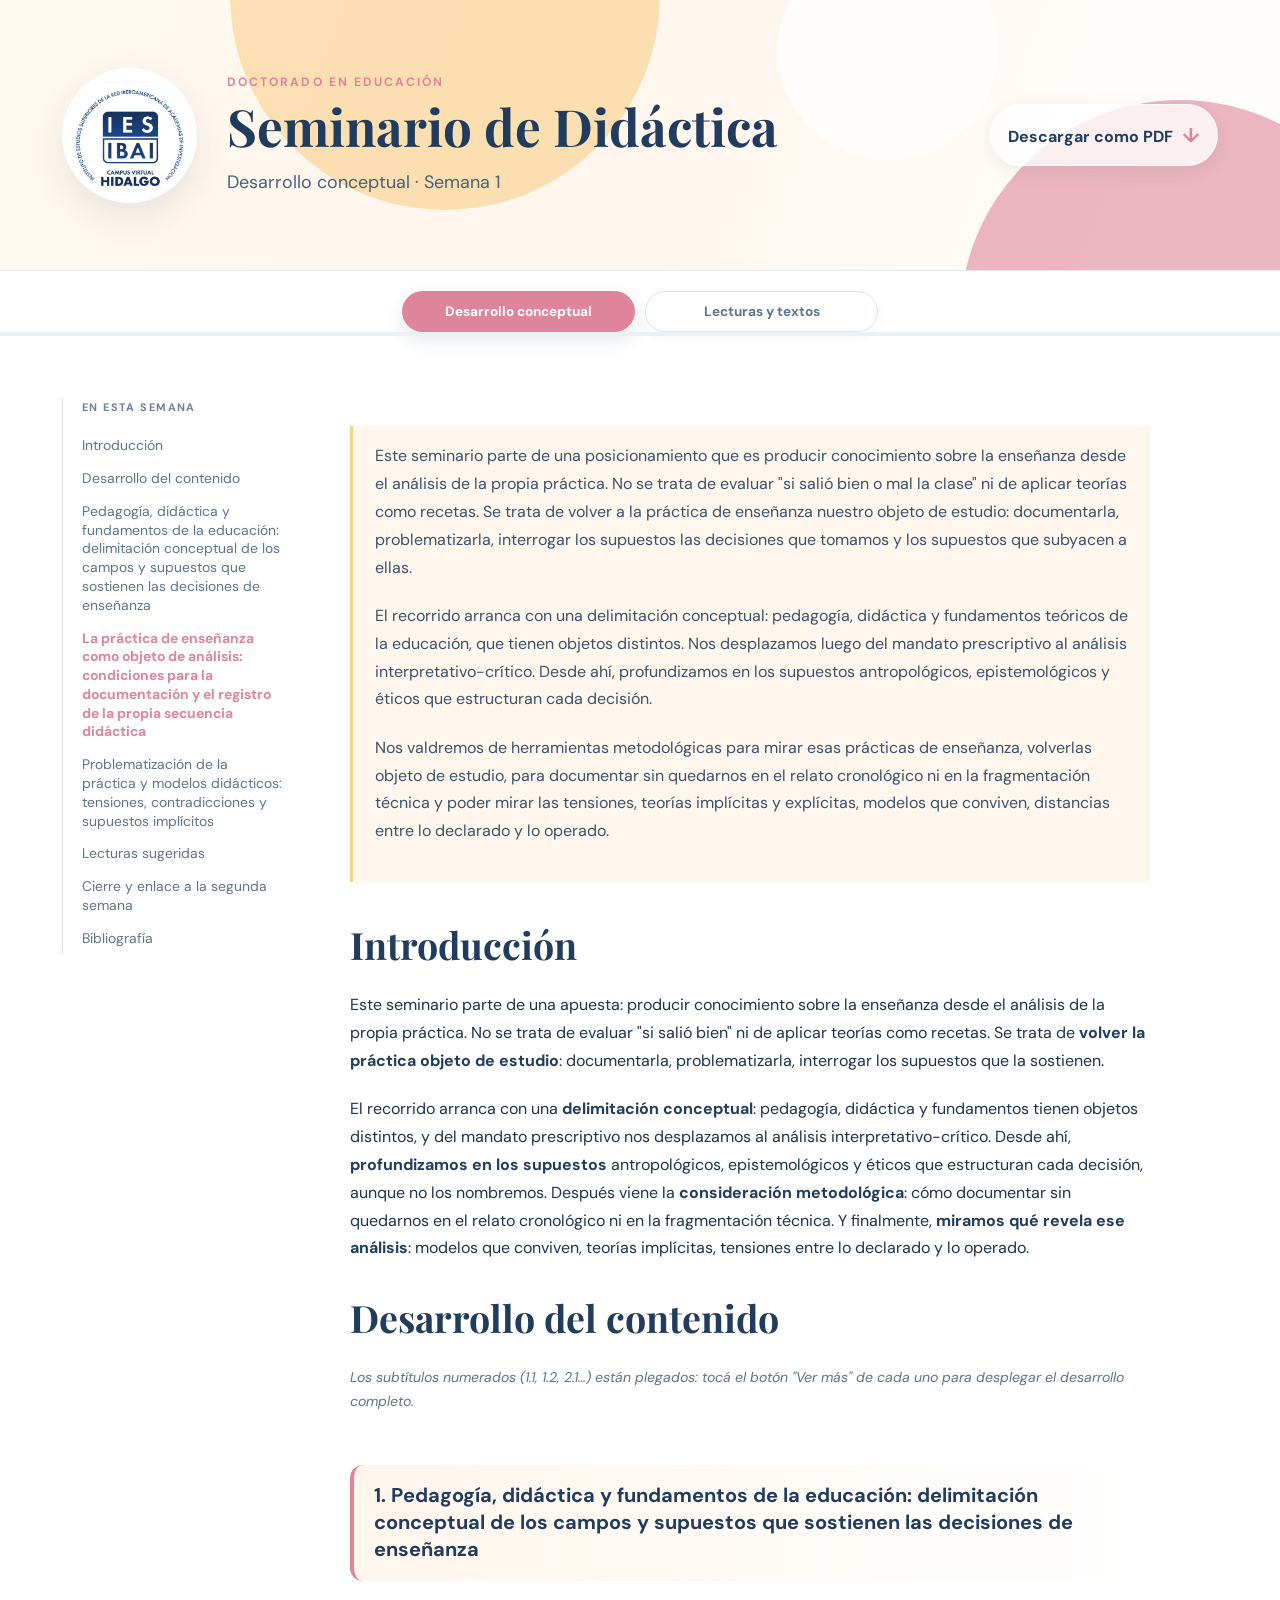
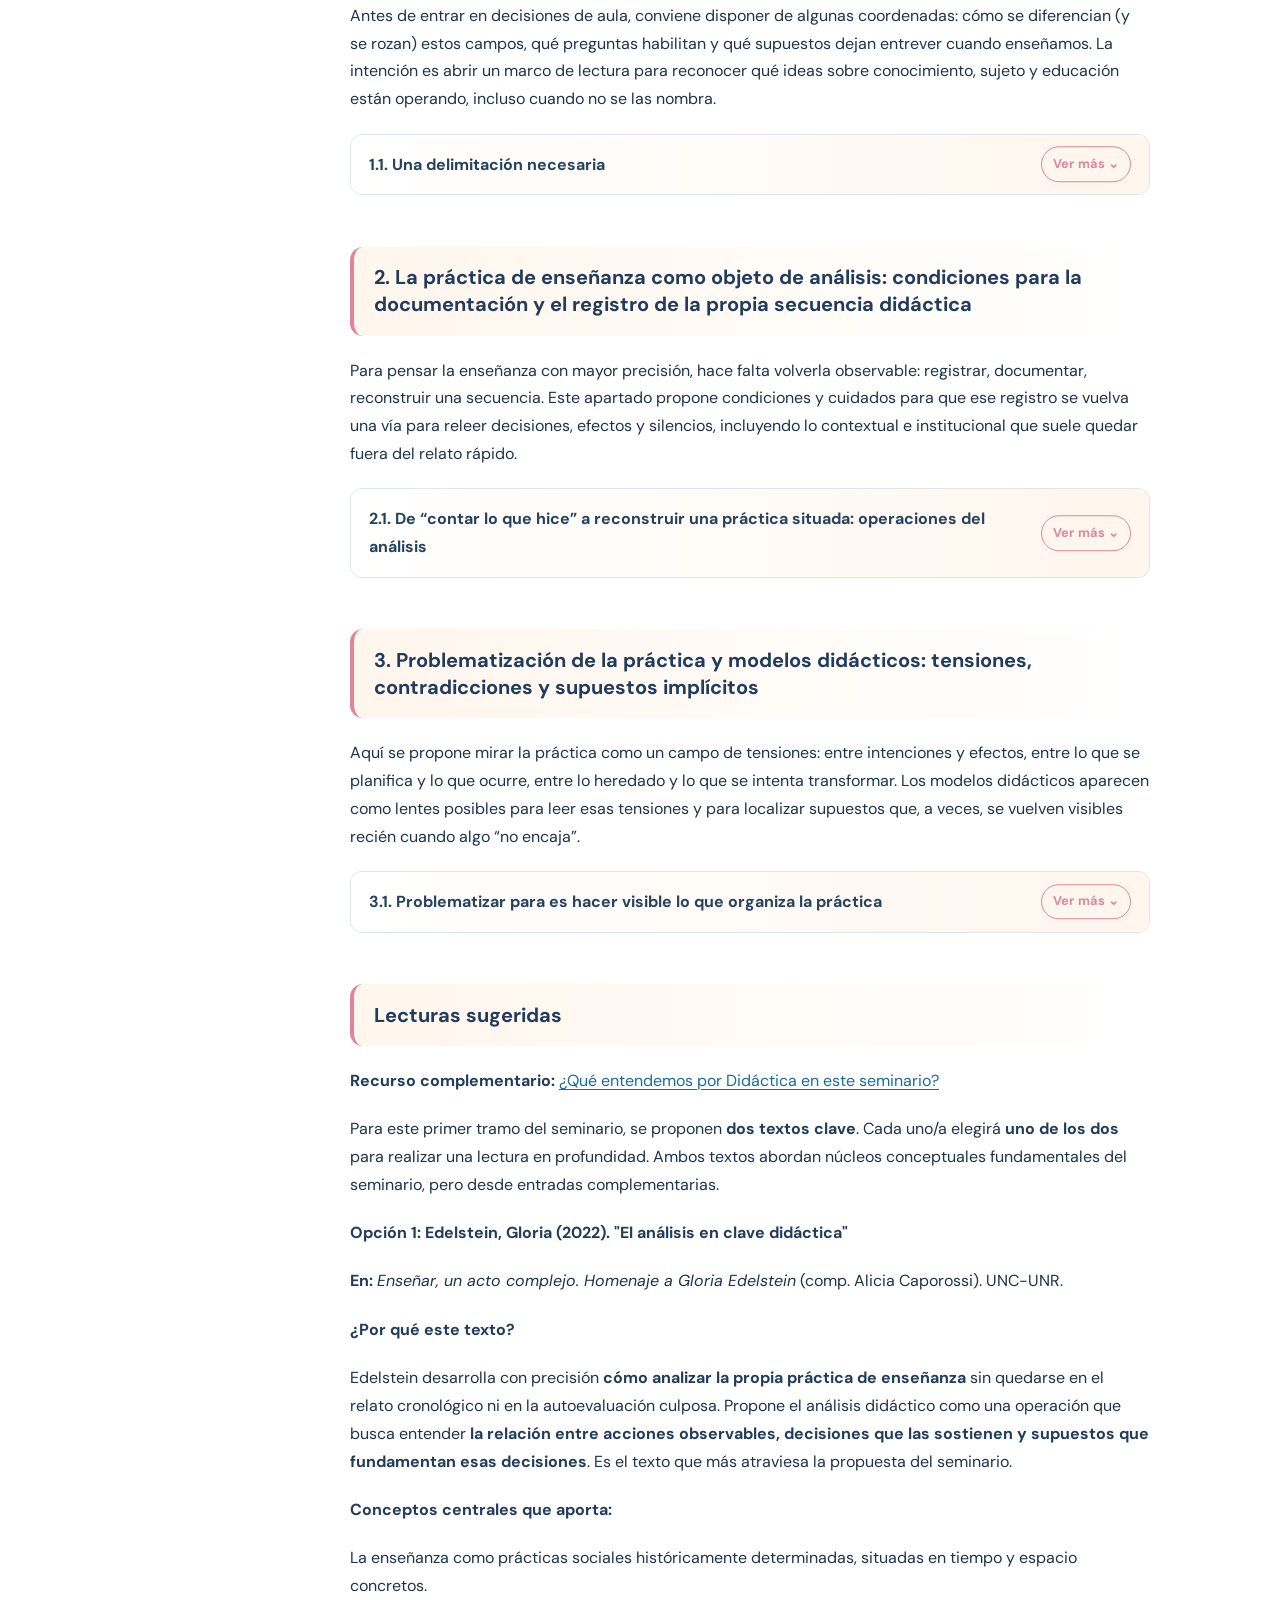
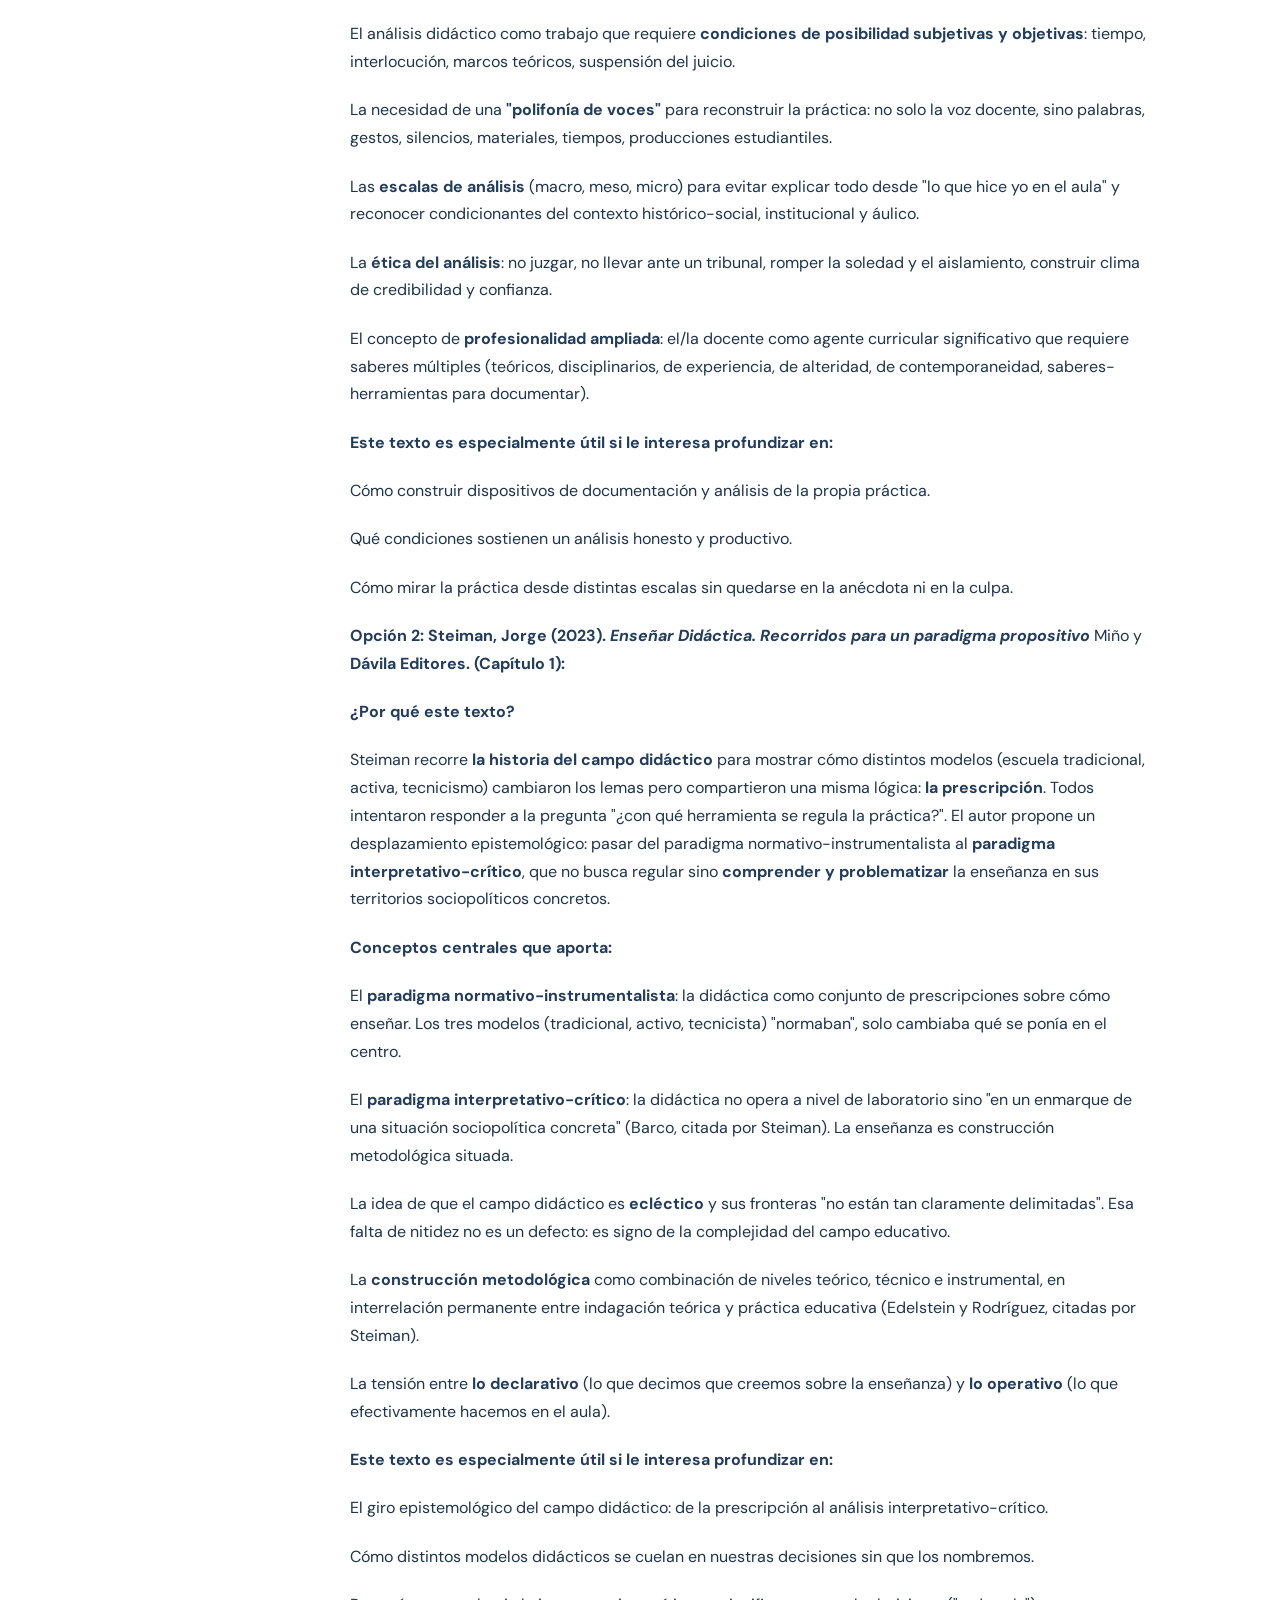
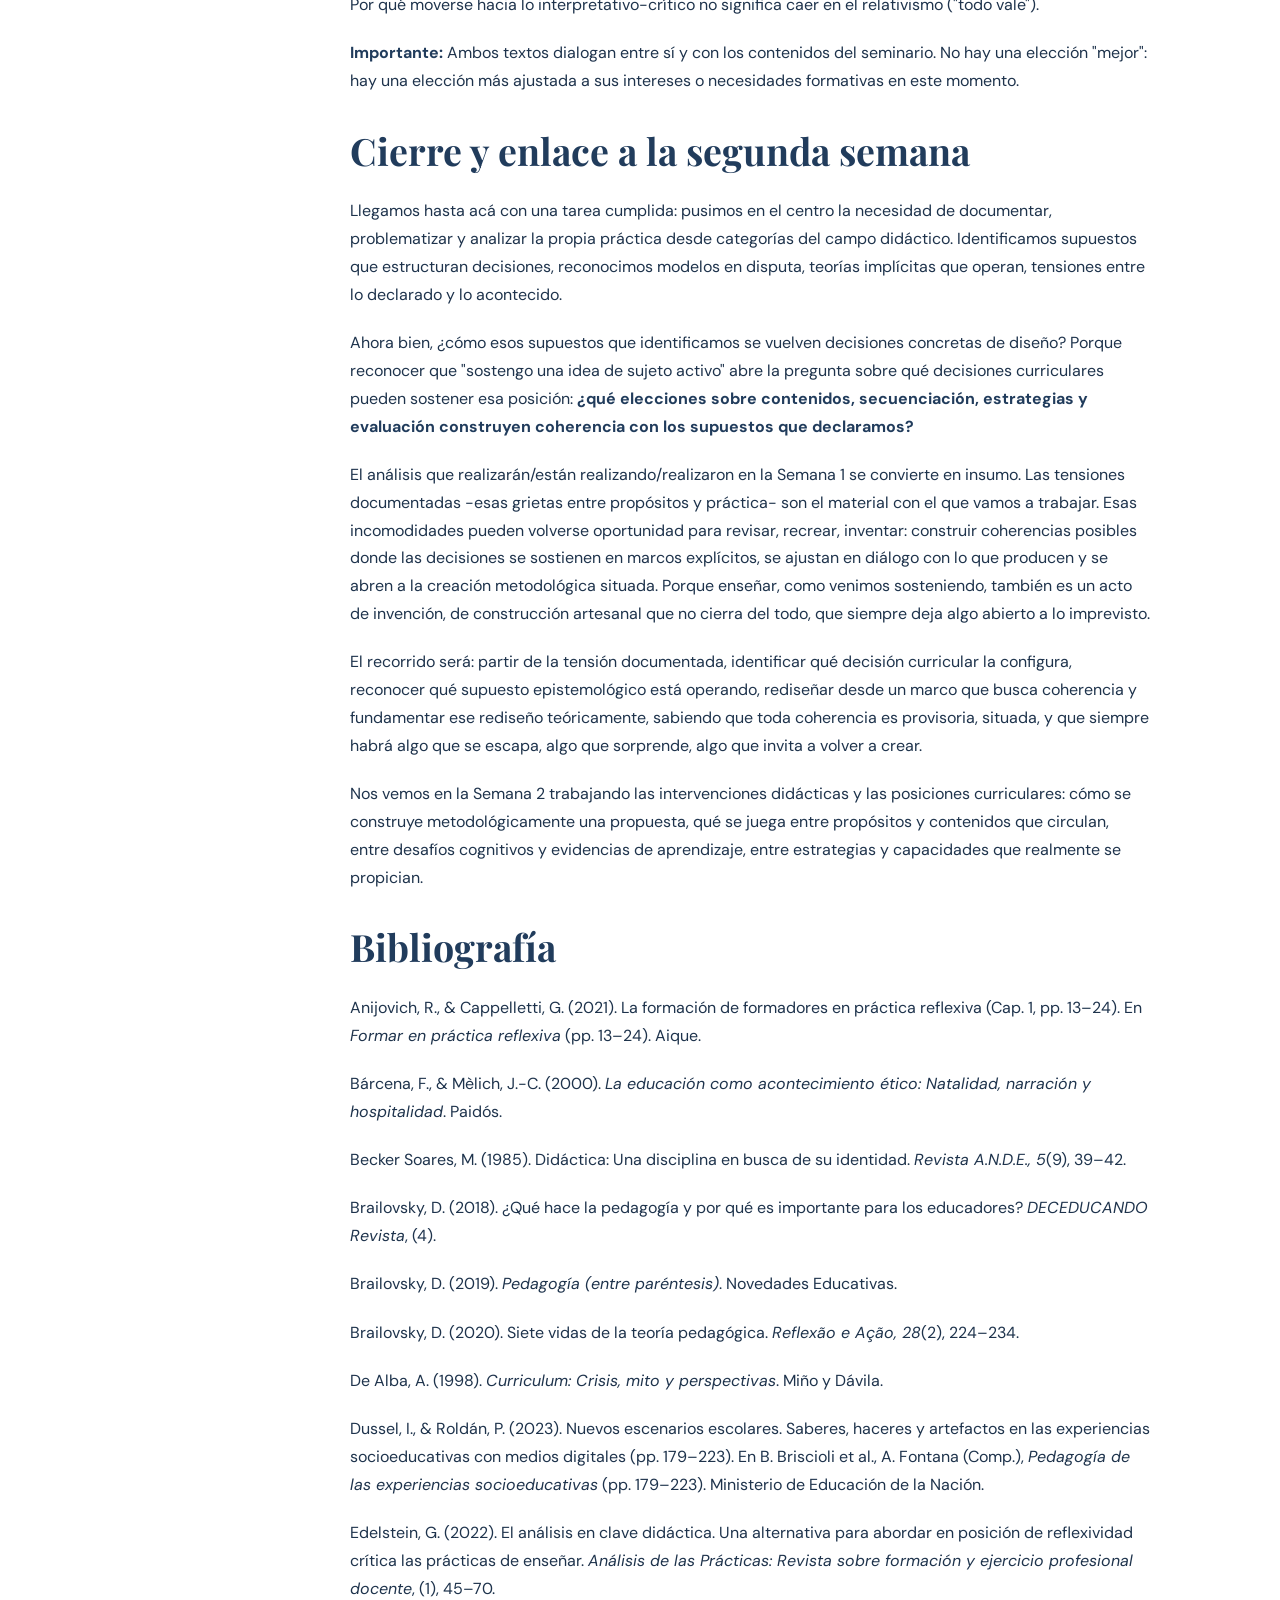
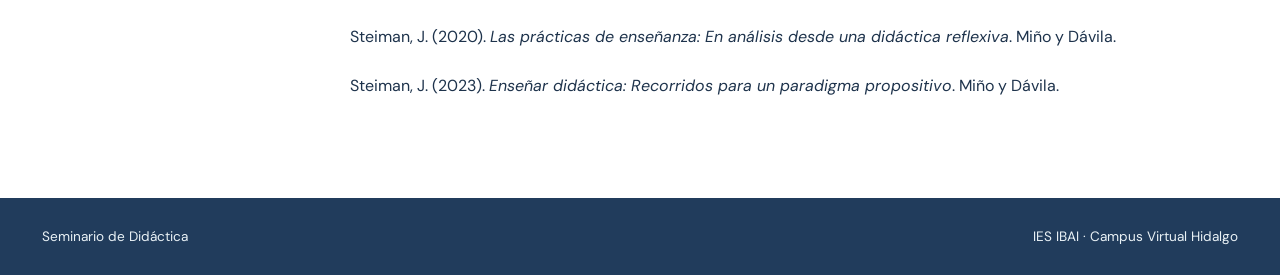
==== commit 0eea8668: "Add files via upload" ====
--- a/semana-1.html
+++ b/semana-1.html
@@ -1,75 +1,269 @@
-<!doctype html>
-<html lang="es">
-<head>
-  <meta charset="utf-8">
-  <meta name="viewport" content="width=device-width, initial-scale=1">
-  <meta name="description" content="Seminario de Didáctica. Desarrollo conceptual de la semana 1.">
-  <title>Seminario de Didáctica · Semana 1</title>
-  <link rel="stylesheet" href="styles.css">
-  <style>:root{--accent:#d66782;--accent-2:#f6c56d;--wash:#fff6ed}</style>
-</head>
-<body>
-  <header class="hero">
-    <div class="orb orb-a"></div><div class="orb orb-b"></div><div class="orb orb-c"></div>
-    <div class="hero-inner">
-      <img class="brand" src="assets/logo-ies-ibai.png" alt="IES IBAI Campus Virtual Hidalgo">
-      <div class="hero-copy"><p class="eyebrow">Doctorado en Educación</p><h1>Seminario de Didáctica</h1><p class="week-label">Desarrollo conceptual · Semana 1</p></div>
-      <a class="download" href="pdf/semana-1.pdf" download>Descargar como PDF <span aria-hidden="true">↓</span></a>
-    </div>
-  </header>
-  <div class="progress" aria-hidden="true"><span></span></div>
-  <div class="page-shell">
-    <aside class="toc" aria-label="En esta página"><p>EN ESTA SEMANA</p><nav id="toc"></nav></aside>
-    <main id="content" class="content"><h1>SEMANA 1 — Enseñanza, conocimiento y sujeto: coordenadas para pensar lo didáctico</h1>
-<p><strong>Sincrónico 1 (2 hs): &quot;Desnaturalizar la propia práctica&quot;</strong></p>
-<h2><strong>Introducción</strong></h2>
-<p>Este seminario parte de una apuesta: producir conocimiento sobre la enseñanza desde el análisis de la propia práctica. No se trata de evaluar &quot;si salió bien&quot; ni de aplicar teorías como recetas. Se trata de volver la práctica objeto de estudio: documentarla, problematizarla, interrogar los supuestos que la sostienen.<br>El recorrido arranca con una delimitación conceptual: pedagogía, didáctica y fundamentos tienen objetos distintos, y del mandato prescriptivo nos desplazamos al análisis interpretativo-crítico. Desde ahí, profundizamos en los supuestos antropológicos, epistemológicos y éticos que estructuran cada decisión, aunque no los nombremos. Después viene la consideración metodológica: cómo documentar sin quedarnos en el relato cronológico ni en la fragmentación técnica. Y finalmente, miramos qué revela ese análisis: modelos que conviven, teorías implícitas, tensiones entre lo declarado y lo operado.</p>
-<h2><strong>Desarrollo del contenido</strong></h2>
-<h3><strong>1. Pedagogía, didáctica y fundamentos de la educación: delimitación conceptual de los campos y supuestos que sostienen las decisiones de enseñanza</strong></h3>
-<p>Antes de entrar en decisiones de aula, conviene disponer de algunas coordenadas: cómo se diferencian (y se rozan) estos campos, qué preguntas habilitan y qué supuestos dejan entrever cuando enseñamos. La intención es abrir un marco de lectura para reconocer qué ideas sobre conocimiento, sujeto y educación están operando, incluso cuando no se las nombra.</p>
-<h4><strong>1.1. Una delimitación necesaria</strong></h4>
-<p>Iniciamos este seminario dando marco a lo que sostenemos como Didáctica y el quehacer que desde esa concepción es posible construir, por ello consideramos importante aclarar que cuando decimos <strong>pedagogía</strong>, <strong>didáctica</strong> y <strong>fundamentos de la educación</strong>, no estamos nombrando lo mismo. No son capas que se acumulan sin fricción, ni &quot;niveles&quot; de un mismo problema. Son campos con objetos distintos, preguntas distintas, que se rozan, se tensionan, se interpelan entre sí.<br><strong>La pedagogía</strong> no es un repertorio de teorías aplicables ni un saber que se activa solo cuando aparece un problema en la práctica. La entendemos como un quehacer: un modo de producir preguntas, leer la experiencia escolar y orientar decisiones desde una comprensión situada. Como señala Brailovsky (2018, p. 8), &quot;la Pedagogía asume este esfuerzo de pensamiento y análisis, como su tarea principal&quot;: su función no es prescribir técnicas, sino habilitar un movimiento reflexivo. La pedagogía opera sobre la lectura: nos permite desnaturalizar lo que asumimos como obvio, revisar las explicaciones con las que interpretamos lo escolar y abrir nuevas formas de pensar e intervenir (Brailovsky, 2020, pp. 225 y 232). Es el campo que &quot;se mueve con la independencia intelectual requerida para pensar lo educativo&quot; y que busca &quot;interponer una observación necesaria, una pregunta acerca del sentido&quot; de lo que hacemos cuando enseñamos (Brailovsky, 2019, p. 114).<br><strong>La didáctica</strong> se ocupa de mirar el hacer de la enseñanza en situación: ¿qué decisiones tomamos en el aula? ¿Con qué lógicas? ¿Qué supuestos sostienen esas decisiones? ¿Qué efectos producen en los aprendizajes reales? Es el campo de la construcción metodológica situada, que se constituye —como señalan Edelstein y Rodríguez, citados por Jorge Steiman— en &quot;una combinación de los niveles teórico, técnico, instrumental (...) [y] una interrelación permanente entre la indagación teórica y la práctica educativa&quot; (2023, p. 29).<br>En otras palabras, cuando diseñamos una clase, no estamos solo eligiendo &quot;técnicas&quot; o &quot;actividades&quot;. Estamos combinando al mismo tiempo teorías (sobre cómo se aprende, qué significa comprender), cuestiones técnicas (cómo secuenciar, qué materiales usar) y decisiones sobre la forma concreta que toma la enseñanza (consignas, formato de los textos, soportes). Pero además —y esto es clave— estamos considerando dimensiones constitutivas de la experiencia educativa: el tiempo (¿cuánto damos para pensar? ¿qué ritmos habilitamos?), el espacio (¿dónde nos ubicamos? ¿cómo organizamos los cuerpos en el aula?) y los agrupamientos (¿quién trabaja con quién? ¿qué intercambios cognitivos y socioafectivos se habilitan?).<br>Todo eso no funciona como una receta que &quot;aplicamos&quot;: es una construcción que hacemos en diálogo permanente entre lo que pensamos (la teoría) y lo que sucede en el aula (la práctica). No es &quot;primero leo teoría, después la aplico&quot;. Es: leo teoría, pruebo en la práctica, la práctica me devuelve preguntas, vuelvo a la teoría con nuevos ojos, ajusto decisiones. Es una relación inestable, que exige volver una y otra vez.<br>Edelstein caracteriza la enseñanza como &quot;prácticas sociales históricamente determinadas, que se generan en un tiempo y espacio concretos dando lugar a una actividad intencional en un complejo proceso de mediaciones orientadas a imprimir, explícita o implícitamente, algún tipo de racionalidad al accionar docente&quot; (2022, p. 46).<br>Desde esta perspectiva, la didáctica no opera en un nivel tecnocrático, como si enseñar fuera un asunto de elegir &quot;la mejor técnica&quot; en un vacío neutral. La didáctica trabaja con y desde los territorios sociopolíticos concretos en los que se sitúa la práctica educativa: aulas reales, con sujetos situados en instituciones atravesadas por historias, políticas públicas, desigualdades, mandatos sociales. Es con esos territorios que la didáctica dialoga, que problematiza, que busca transformar. No diseñamos &quot;en general&quot;: diseñamos para estos estudiantes, en esta escuela, en este momento histórico, con estos recursos, frente a estas tensiones.<br><strong>Los fundamentos de la educación</strong> (antropológicos, epistemológicos y éticos) funcionan como una especie de &quot;suelo&quot; que muchas veces no explicitamos, pero que organiza nuestra mirada: ¿qué idea de sujeto estamos asumiendo cuando diseñamos? ¿Qué concepción de conocimiento? ¿Qué noción de justicia educativa orienta nuestras prioridades?<br>Steiman lo dice sin rodeos: el campo didáctico es ecléctico y &quot;lo que pertenece al campo de la Didáctica y lo que no pertenece no está tan claramente delimitado&quot; (2023, p. 20). Esa falta de fronteras nítidas no es un defecto a ocultar; en todo caso, y al menos por el momento, podemos pensarla como un signo de la complejidad del campo educativo: la enseñanza tiene un territorio propio con fronteras difusas, y es justamente esa condición la que propicia interpelaciones profundas, complejas, situadas, multidimensionales.<br>Por ejemplo: cuando un docente de Historia en secundaria decide que sus estudiantes analicen fuentes primarias contradictorias sobre la llegada de los españoles a América —textos que la nombran como &quot;descubrimiento&quot;, otros como &quot;conquista&quot;, otros como &quot;encuentro&quot;—, esa decisión puede leerse desde varios ángulos. Desde la didáctica, preguntamos: ¿cómo secuencia la lectura de esas fuentes? ¿Qué andamiaje ofrece para que puedan contrastarlas? ¿Qué tipo de escritura propone después del análisis? Desde la pedagogía, interrogamos: ¿qué concepción de conocimiento histórico sostiene esa decisión? ¿Está habilitando una mirada crítica sobre los sucesos históricos, que reconoce que toda interpretación está situada y porta intereses, o está reproduciendo un relativismo donde &quot;todas las versiones valen lo mismo&quot;? Desde los fundamentos, podríamos preguntar: ¿qué noción epistemológica está operando (el conocimiento como construcción interpretativa vs. el conocimiento como dato objetivo)? ¿Qué idea de sujeto (capaz de argumentar críticamente vs. receptor de información)? No son lecturas que se excluyen: se solapan, se tensan, se necesitan.<br>Es por todo lo expresado que podemos decir que lo que nos interesa es aprender a reconocer qué aporta cada una de estas miradas (pedagógica, didáctica, de los fundamentos) al problema que estamos enfrentando, cómo se complementan, dónde se tensan, qué nos permite ver cada lente que las otras no.<br>Ahora bien, no podemos desconocer que estas distinciones tienen consecuencias prácticas, por ejemplo: cuando evaluamos una secuencia como &quot;incoherente&quot;, ¿estamos señalando un problema pedagógico (sentidos formativos que no se sostienen, naturalizaciones que no se cuestionan), un problema didáctico (estrategias que no vehiculizan esos fines) o un problema de fundamentos (supuesto epistemológico sobre el conocimiento que entra en tensión con las decisiones metodológicas)? No es lo mismo. Y no se resuelve del mismo modo.<br>Ahora bien, si la didáctica se ocupa de mirar el hacer de la enseñanza en situación, ¿cómo accedemos a ese hacer? ¿Cómo lo volvemos objeto de análisis sin reducirlo a una lista de pasos o a un relato despojado de su complejidad? Aquí aparece un concepto clave para este seminario: la documentación de la práctica. Pero documentar no es lo mismo que narrar, ni describir, ni &quot;contar lo que pasó&quot;. Documentar es una forma de construir un registro que haga visible lo que habitualmente queda invisible, que capture tensiones y no solo logros, que abra preguntas en lugar de cerrar interpretaciones.</p>
-<h4><strong>1.2. Didáctica: del mandato prescriptivo al análisis interpretativo-crítico (hacia una incomodidad necesaria)</strong></h4>
-<p>Una parte importante de nuestra formación docente heredó un modo de entender la didáctica como prescripción. Steiman muestra cómo distintos modelos didácticos —escuela tradicional, activa, tecnicismo— cambian el lema, pero comparten una lógica normativa: &quot;Mientras en una época se decía &#39;una buena clase es aquella en la que el/la docente explica mucho y bien&#39;; en otra &#39;una buena clase es aquella en la los/as alumnos/as con activos/as&#39;; y más cerca en el tiempo, &#39;una buena clase es aquella en la que se logran los resultados de aprendizaje previstos&#39;. Los tres normaban&quot; (2023, p. 17). Todos responden &quot;al paradigma desde el que el &#39;problema didáctico&#39; por excelencia es: ¿con qué herramienta se regula la práctica?&quot; (2023, p. 17).<br>Ahora bien: movernos hacia una perspectiva interpretativo-crítica no significa caer en un relativismo cómodo (&quot;todo vale&quot;, &quot;cada docente elige su estilo&quot;). Significa aceptar que la didáctica no opera en un nivel tecnocrático, como si enseñar fuera un asunto de elegir &quot;la mejor técnica&quot; en un vacío neutral. La didáctica trabaja con y desde los territorios sociopolíticos concretos en los que se sitúa la práctica educativa: aulas reales, con sujetos situados, instituciones atravesadas por historias, políticas públicas, desigualdades, mandatos sociales. Como plantea Steiman, citando a Susana Barco: &quot;Es que la Didáctica no opera a nivel de laboratorio: trascurre en un enmarque de una situación sociopolítica concreta, en función o disfunción de la cual actúa&quot; (Barco, 1975, p. 38, citada en Steiman, 2023). Es con esos territorios que la didáctica dialoga, que problematiza, que busca transformar. No diseñamos &quot;en general&quot;: diseñamos para estos estudiantes, en esta escuela, en este momento histórico, con estos recursos, frente a estos problemas.<br>Podemos decir que la perspectiva prescriptiva ofrecía y ofrece certezas (mínimamente engañosas), según las cuales &quot;si hago X, obtengo Y&quot;. Desplazándose de esa lógica, la perspectiva interpretativo-crítica nos coloca ante la incertidumbre estructural de la enseñanza: no hay garantías, hay decisiones situadas, fundamentadas, revisables.<br>Desalojados del lugar de las certezas, del modelado, el control y la sanción, los enfoques interpretativos-críticos nos posicionan desde la problematización, la creación, el arte, la invención y la transformación, no individual, sino colectiva. Ya no se trata de &quot;aplicar bien&quot; una técnica validada, sino de construir metodológicamente en situación, de tomar decisiones que no tienen garantías previas, de asumir la enseñanza como un acto político, ético y creativo que no se puede resolver con recetas. Y eso suele incomodar. Pero es justamente esa incomodidad la que habilita el análisis, la que nos obliga a pensar, a fundamentar, a revisitar nuestras decisiones una y otra vez.<br>¿Qué ganamos con este giro? La posibilidad de preguntarnos no solo &quot;qué funcionó&quot;, sino &quot;por qué funcionó así, en ese contexto, con esos estudiantes, bajo esas condiciones institucionales&quot;. Y, sobre todo, la posibilidad de generar conocimiento transferible (no recetas) sobre la enseñanza.<br>Ahora bien, ¿desde dónde tomamos esas decisiones situadas? ¿Qué organiza nuestras elecciones metodológicas? Aquí necesitamos detenernos en los supuestos antropológicos, epistemológicos y éticos que están activos en cada decisión didáctica, aunque no los nombremos, incluso aunque a veces no seamos conscientes de ellos.</p>
-<h4><strong>1.3. Supuestos antropológicos, epistemológicos y éticos: la estructura que sostiene cada decisión</strong></h4>
-<p>Cuando revisitamos una clase que dimos, ¿qué miramos? ¿Si &quot;funcionó&quot; o no? ¿Si cumplimos con los contenidos? ¿Si el tiempo alcanzó? En este seminario vamos a proponer otra entrada: mirar qué supuestos antropológicos, epistemológicos y éticos organizaron esas decisiones, muchas veces sin que los hayamos nombrado.<br>El análisis didáctico que propone Edelstein no se queda en la descripción de lo que hicimos: busca entender la relación entre las acciones observables, las decisiones que las sostienen y los supuestos que fundamentan esas decisiones (2022). Esto cambia radicalmente la pregunta: ya no es solo &quot;¿qué hice?&quot; sino también &quot;¿qué lógica me hizo hacer eso?&quot;. Y, sobre todo, &quot;¿qué efectos tuvo en quienes estaban ahí?&quot;.<br>Veamos cómo operan estos supuestos en tres dimensiones:<br><strong>Supuestos antropológicos (qué idea de sujeto subyace a esta enseñanza).</strong> Toda decisión didáctica porta una idea de sujeto que aprende. No es lo mismo diseñar desde un supuesto de &quot;estudiante recipiente vacío que debe ser llenado&quot; que desde un supuesto de &quot;sujeto con saberes previos que construye activamente&quot;. Estas ideas se traducen directamente en: la distribución de la palabra (¿quién habla? ¿quién pregunta? ¿quién &quot;sabe&quot;?); el tipo de tareas (¿reproducir? ¿aplicar? ¿producir? ¿problematizar?); la relación con el error (¿se sanciona? ¿se analiza? ¿se usa como insumo?).<br>Edelstein lo vincula directamente con la profesionalidad docente: recupera el concepto de profesionalidad ampliada, que &quot;concibe al/la docente como agente curricular significativo; un/una docente que conoce, que tiene un saber y se define respecto del qué, cómo, porqué y para qué enseña&quot; (2022, p. 68). Esa agencia no se sostiene solo con dominio disciplinar, según esta autora: &quot;Se requieren, entre otros: saberes teóricos, saberes de referencia (disciplinarios), saberes construidos desde las prácticas cotidianas contextualizadas, saberes desde las prácticas y acerca de las prácticas, saberes de experiencia, todos ellos, sometidos a discusión y crítica. Saberes acerca de la alteridad, a los que es necesario remitir en un oficio en el que el interlocutor humano exige estar receptivo a sus señales, a sus gestos, que supone una ética de las situaciones singulares desde la cual interrogar las relaciones con otrx/otrxs, en cada caso, en cada situación. Saberes de la contemporaneidad, posibilitadores de la comprensión de los problemas y debates más importantes de la cultura que habiliten un compromiso con la realidad epocal. También saberes de integración, saberes intermediarios, es decir, saberes-herramientas para analizar y escribir acerca de las prácticas, reconstrucciones desde la memoria documentadas&quot; (Edelstein, 2022, p. 65).<br><strong>Supuestos epistemológicos: lo enigmático de nuestras certezas sobre el saber.</strong> También portamos, sin explicitarlo, una teoría del conocimiento. ¿Desde qué teorías del conocimiento estamos operando cuando priorizamos unos contenidos sobre otros? ¿Qué epistemologías se filtran cuando elegimos ciertas fuentes, ciertos autores, ciertos modos de validar lo aprendido? ¿Qué saberes quedan sistemáticamente afuera de nuestras aulas y por qué? ¿A qué formas de saber damos estatuto de conocimiento legítimo y cuáles quedan como saberes &quot;menores&quot;? Estas ideas organizan: el lugar de los contenidos (¿verdades a memorizar? ¿problemas a resolver? ¿herramientas para pensar? ¿o síntesis de elementos culturales en disputa, donde algunos saberes tienden a ser hegemónicos y otros resisten esa hegemonía?); la relación con las fuentes (¿el libro como única voz autorizada? ¿pluralidad de perspectivas académicas? ¿diálogo genuino entre saberes académicos y saberes subalternos, marginales, que emergen de otros territorios?); el tipo de evaluación (¿reproducción literal? ¿transferencia? ¿producción original? ¿construcción colectiva de conocimiento nuevo, que sólo puede emerger del diálogo entre perspectivas diversas?); las lógicas de búsqueda y procesamiento de información (¿googleo inmediato o investigación sostenida? ¿linkeo fragmentado o construcción de relaciones conceptuales profundas? Estas operaciones, muchas veces naturalizadas desde las tecnologías digitales, portan supuestos epistemológicos sobre qué es conocer).<br>Alicia De Alba (1998) —investigadora mexicana del Instituto de Investigaciones sobre la Universidad y la Educación (IISUE-UNAM)— plantea que el currículum es &quot;síntesis de elementos culturales (conocimientos, valores, costumbres, creencias, hábitos) (...) cuyos intereses son diversos y contradictorios, aunque algunos tiendan a ser dominantes o hegemónicos, y otros tienden a oponerse y resistirse a tal dominación&quot; (p. 59). ¿Qué elementos culturales seleccionamos en nuestras decisiones didácticas? ¿Qué intereses operan cuando priorizamos ciertos contenidos, ciertas voces, ciertos modos de validar?<br>Dussel y Roldán (2023) advierten que las tecnologías digitales no son neutrales: lo que nos permiten hacer —buscar información en segundos, saltar de un enlace a otro, consumir contenidos breves y fragmentados, pedir a una IA que &quot;resuma&quot; o &quot;explique&quot; un tema complejo, elegir recursos &quot;a la carta&quot; según preferencias inmediatas— &quot;podemos preguntarnos sobre la autonomía que permiten unos y otros soportes; aunque los dispositivos digitales parecen contribuir a una mayor independencia de los alumnos respecto a los docentes, quizás estén incrementando su dependencia de lo que definen las plataformas y sus algoritmos, que cada vez más se individualizan según la historia de búsqueda o de interacción del usuario&quot; (p. 190).<br>Ante prácticas cada vez más frecuentes —googlear como forma de &quot;investigar&quot;, linkear como forma de &quot;relacionar conceptos&quot;, pedirle a una IA que &quot;resuelva&quot; una consigna—, cabe preguntarnos: ¿qué epistemología se está validando en esas operaciones? ¿Qué relación con el tiempo y la localización (ámbito de emergencia) del conocimiento se está configurando? ¿Qué lugar queda para el desconcierto, para la pregunta sin respuesta inmediata? ¿Qué se transforma en quien conoce cuando sortea la incomodidad de no saber en lugar de atravesarla?<br>En estos diversos recorridos y formas de encuentro (o desencuentro) con el conocimiento, hay preguntas de fondo que atraviesan todas nuestras decisiones didácticas, vinculadas justamente a los tipos de relaciones con el conocimiento que propiciamos. Cuando decimos &quot;los estudiantes no aprenden&quot;, ¿con qué vara estamos midiendo? ¿Qué teoría del conocimiento estructura esa evaluación? ¿Estamos operando desde un supuesto de jerarquía epistémica que valida solo ciertos saberes (los académicos, los científicos, los escolares) y desacredita otros (los experienciales, los comunitarios, los que emergen desde espacios de resistencia y lucha contra la exclusión)? ¿Reconocemos que hay saberes subalternos, marginales, sistemáticamente desacreditados por el conocimiento hegemónico, que merecen circular en condiciones de igualdad? ¿Qué lugar ocupan esos saberes en nuestras prácticas didácticas? ¿Cómo circulan? ¿En qué condiciones?<br><strong>Supuestos éticos: enseñar como hospitalidad, alteridad y responsabilidad.</strong> Cuando hablamos de ética en la enseñanza, no hablamos de &quot;valores&quot; en abstracto. Hablamos de algo más simple y más exigente a la vez: qué hacemos con el otro cuando el otro llega. Qué lugar le damos. Qué mundo le ofrecemos. Qué esperamos de él, incluso antes de conocerlo.<br>Bárcena y Mèlich nos ayudan a poner palabras donde solemos pasar rápido. Dicen que, en una sociedad que valora la eficacia y el control, existe la tentación de entender la educación como una tarea de &quot;fabricación&quot; del otro. Y advierten que esa lógica se opone a pensar la educación como &quot;acogimiento hospitalario de los recién llegados&quot; (Bárcena &amp; Mèlich, 2000, p. 14). La diferencia no es retórica: en un caso, el otro es material a moldear; en el otro, el otro es alguien a quien recibimos.<br>Y recibir no es &quot;dejar pasar&quot;. No es abrir la puerta y listo. Es aceptar algo bastante más incómodo: que el otro no viene a encajar en mi molde. No piensa como yo, no aprende como yo, no llega con mis códigos… y yo no tengo derecho a exigirle que sea &quot;mi versión&quot; de estudiante para poder enseñarle.<br>Por eso Bárcena y Mèlich hablan de una pedagogía &quot;de la alteridad&quot; (2000, p. 14). Porque lo que aparece en el aula no es una réplica de lo que esperamos: es alguien que trae su historia, su lengua, su manera de mirar el mundo. Llega, más bien, como una irrupción: &quot;el rostro del otro irrumpe más allá de todo contrato y de toda reciprocidad&quot; (Bárcena &amp; Mèlich, 2000, p. 15).<br>Esos/as otros/as llegan y nos desacomodan, y en ese desacomodo aparece una responsabilidad: abrir lugar en nuestras decisiones para que el aula no sea un lugar donde solo puede aprender quien se parece a nosotros.<br>Entonces, lo que emerge como responsabilidad no es aquella que puede entenderse como control (&quot;yo garantizo resultados&quot;), sino la que se posiciona como respuesta: hacerse cargo de las condiciones del encuentro, de la emergencia de la palabra, del tiempo, de las posibilidad.<br><strong>Esto se traduce en decisiones como:</strong></p>
-<blockquote>
-<ul>
-<li>Cómo abrimos la escena: si educar no es fabricar, la primera pregunta no es &quot;¿qué logro quiero medir?&quot;, sino qué condiciones de acogida construimos para que alguien pueda entrar al trabajo con el saber sin ser humillado o expulsado.  </li>
-<li>Cómo miramos al estudiante: no como destinatario que debe adecuarse, sino como exterioridad que irrumpe y nos obliga a revisar supuestos.  </li>
-<li>Cómo sostenemos la autoridad: no como propiedad del aula (&quot;acá se hace así porque lo digo yo&quot;), sino como marco que no niega la hospitalidad; primero se recibe, después se ordena.  </li>
-<li>Cómo evaluamos: si la ética está en el acogimiento y la responsabilidad, la evaluación no puede funcionar como filtro expulsivo; tiene que orientar, abrir oportunidad, cuidar el vínculo con el saber.  </li>
-<li>Qué lugar le damos a lo imprevisible: educar trata con recién llegados y con la alteridad radical. Siempre queda algo que no podemos prever ni dirigir; la educación nunca se deja cerrar del todo. Algo se escapa, algo sorprende. Y lo que se nos escapa no arruina: en todo caso, hace posible la novedad.</li>
-</ul>
-</blockquote>
-<p><strong>La clave:</strong> estos supuestos no son &quot;previos&quot; a la práctica. Están activos en cada decisión metodológica, aunque no los nombremos. Por eso, la invitación desde el seminario consiste en volverlos visibles, interrogarlos, ponerlos en tensión con marcos teóricos del campo.</p>
-<h3><strong>2. La práctica de enseñanza como objeto de análisis: condiciones para la documentación y el registro de la propia secuencia didáctica</strong></h3>
-<p>Para pensar la enseñanza con mayor precisión, hace falta volverla observable: registrar, documentar, reconstruir una secuencia. Este apartado propone condiciones y cuidados para que ese registro se vuelva una vía para releer decisiones, efectos y silencios, incluyendo lo contextual e institucional que suele quedar fuera del relato rápido.</p>
-<h4><strong>2.1. De &quot;contar lo que hice&quot; a reconstruir una práctica situada: operaciones del análisis</strong></h4>
-<p>Para Edelstein, el propósito central del análisis en clave didáctica es &quot;colocar como objeto de estudio las propias prácticas de enseñanza&quot; (2022, p. 59). Este desplazamiento no es espontáneo: exige un trabajo deliberado.<br>En este punto conviene sumar una aclaración que hace Becker Soares y que nos ayuda a no confundir el objeto. Ella cuestiona el modo habitual de nombrarlo como binomio &quot;enseñanza-aprendizaje&quot;, porque esa fórmula &quot;hace suponer que de la enseñanza necesariamente resulta aprendizaje, lo que no es verdad&quot; (Becker Soares, 1985, p. 3). Dicho simple: el aprendizaje importa —y mucho—, pero no funciona como garantía automática. Más bien, se vuelve referente, contraste, diálogo permanente para revisar la enseñanza, no es su consecuencia asegurada.<br>Para volver la práctica en objeto de análisis proponemos tres movimientos: <strong>distanciamiento</strong> (dejar de estar &quot;adentro&quot; de la práctica —como quien la ejecuta— para poder mirarla &quot;desde afuera&quot; —como quien la interroga); <strong>extrañamiento</strong> (volver problemático lo que parecía &quot;natural&quot;, el clásico &quot;así se hace&quot;); <strong>análisis conceptual</strong> (leer la práctica con categorías teóricas del campo didáctico, no solo con sentido común).<br>Edelstein señala que esto requiere condiciones de posibilidad subjetivas y objetivas (2022, p. 68). No basta con querer analizar: se necesitan dispositivos, tiempo, interlocución, marcos teóricos, suspensión del juicio. Sin esas condiciones, el análisis corre el riesgo de volverse una autoevaluación culposa o un relato autocomplaciente. Ninguna de las dos opciones produce conocimiento.<br>Becker Soares trae un aporte clave al momento de dar marco a la observación, documentación y análisis de las prácticas de enseñanza: expresa que incluso si aceptáramos el &quot;proceso de enseñanza-aprendizaje&quot; como objeto, recuerda que no existe en abstracto; no puede separarse del contenido que se enseña y se aprende (1985, p. 3). La autora lo dice de un modo muy directo: si la enseñanza ocurre en el aula, entonces la Didáctica debería estudiar el aula tal como es, &quot;y lo que en ella transcurre&quot; (1985, p. 1). Dicho simple: analizar una práctica es volver a la clase real y mirar qué pasó ahí.<br>Una clase no es &quot;paso 1, paso 2, paso 3&quot;. En una misma hora pasan varias cosas al mismo tiempo: lo que explicamos, cómo preguntan, quién habla, qué entendieron, qué se trabó, cómo usamos el tiempo. Por eso, analizar una clase es mirarla por partes (para entender qué decisiones la armaron) sin perder de vista la idea central que le daba sentido.<br>Pensémoslo a través de un ejemplo bien concreto: en una clase de Historia proponés comparar dos fuentes sobre la conquista: una la llama &quot;descubrimiento&quot; y otra &quot;conquista&quot;. Si la mirás &quot;por partes&quot;, podés observar: consigna (¿pediste &quot;resumir&quot; o &quot;comparar y argumentar&quot;?); intervenciones (¿modelaste cómo se contrastan fuentes o lo diste por supuesto?); tiempo (¿hubo tiempo real para leer y discutir o se corrió todo?); participación (¿hablaron siempre los mismos? ¿qué pasó con los silencios?); cierre/evaluación (¿se valoró repetir datos o construir una postura con evidencias?). Pero sin perder el &quot;todo&quot;: la pregunta que ordenaba la clase era si el lenguaje (&quot;descubrimiento/conquista&quot;) cambia la interpretación histórica. Si esa idea se perdió en el camino (por apuro, por falta de andamiaje o por el tipo de consigna), la clase puede quedar como &quot;lectura de textos&quot; sin debate crítico.<br>Edelstein plantea que hay un recorrido en el análisis: al inicio pueden aparecer miradas más &quot;unilaterales&quot; (foco en una dimensión), y luego el trabajo se complejiza hasta tornarse más multilateral y producir síntesis parciales (2022, p. 60). Esta progresión no es lineal: es recursiva, vuelve sobre lo mismo desde nuevos ángulos.<br>Reconocer esa complejidad nos permite evitar dos trampas frecuentes: la trampa del relato lineal (&quot;primero hice… después… al final…&quot;), que narra cronología pero no deja ver decisiones ni supuestos; y la trampa de la fragmentación (&quot;lista de variables&quot;), que pierde la unidad de sentido y convierte la práctica en inventario. El análisis didáctico opera en otro registro: busca las lógicas que articulan decisiones. No solo &quot;qué hice&quot;, sino &quot;qué racionalidad sostiene lo que hice&quot;. No solo &quot;si funcionó&quot;, sino &quot;qué produjo y por qué&quot;.</p>
-<h4><strong>2.2. Documentar no es llenar un formulario: es habilitar una polifonía (y aceptar la incompletud)</strong></h4>
-<p>Edelstein (2022) plantea que los relatos orales y escritos permiten reconstrucciones como &quot;memorias de vida y de formación&quot; y que, al documentarse, se vuelven elementos potentes para la labor interpretativa (p. 59). Pero hay una condición que no podemos saltear: las indagaciones reclaman &quot;una polifonía de voces&quot; (p. 59).<br>Esto implica que la práctica no se &quot;explica&quot; solo desde la voz docente. Se reconstruye con un entramado de: palabras (lo que se dijo, lo que se escribió en consignas, lo que se respondió); gestos y silencios (quién habló, quién no, qué se celebró, qué se ignoró); materiales (qué textos, qué recursos, qué ejemplos estructuraron el encuentro); tiempos y ritmos (qué se apuró, qué se extendió, qué no hubo tiempo de abordar); respuestas y producciones (qué hicieron realmente los estudiantes con lo propuesto).<br>Documentar, entonces, no es &quot;escribir lo que pasó&quot;. Es construir un registro que haga visible decisiones, supuestos y efectos. Y eso requiere dispositivos: un mapa simple de decisiones (propósitos, contenidos, estrategias y evaluación) para mirar coherencias y tensiones; protocolos de observación (para registrar interacciones, distribución de la palabra, uso del tiempo); diarios o bitácoras (para capturar decisiones en situación y razones que las sostuvieron); evidencias de producciones estudiantiles (para analizar qué aprendizajes reales se pusieron en juego).<br>Vale recordar que toda documentación es incompleta. Nunca capturamos &quot;todo lo que pasó&quot;. Siempre hay un recorte, un punto de vista, una selección. Reconocer esa incompletud no invalida el análisis: lo vuelve honesto.</p>
-<h4><strong>2.3. La ética del análisis: no juzgar, no aislar, no convertir la reflexión en técnica</strong></h4>
-<p>En este punto vale una advertencia: desplazar la mirada —dice Edelstein— requiere una actitud que &quot;no juzga, no lleva ante un tribunal, el tribunal de la razón, no interpreta ceñido a una perspectiva determinada&quot; (2022, p. 66). Esto importa porque, cuando el análisis se vuelve juicio, algo se clausura, deja de ayudarnos a pensar y se transforma en confesión, castigo o una autoexigencia que aplasta. Y ahí se pierde lo que más nos interesa en este seminario: poder producir conocimiento sobre la enseñanza.<br>Por eso Edelstein insiste en dos condiciones muy concretas: romper &quot;la soledad y el aislamiento&quot; y construir un &quot;clima de credibilidad y confianza&quot; (2022, p. 66). Sin confianza, no hay análisis honesto. Hay relatos armados para quedar bien. Hay actuación.<br>Anijovich y Cappelletti (2021) ubican el problema en un punto igualmente sensible: ¿cómo ofrecer herramientas para aprender a reflexionar &quot;sin reducirlas a una técnica&quot; (p. 1)? Esto es clave para el seminario: cuando la reflexión se convierte en checklist, se vacía. En sus orientaciones, plantean dos condiciones que dialogan directamente con Edelstein: sostener una lógica &quot;recursiva, espiralada y no una secuencia lineal&quot; (p. 21); generar un clima de confianza con condiciones como la &quot;suspensión del juicio&quot; y tiempo/espacio previsto para reflexionar (p. 21). Además, abren un criterio concreto para pensar la documentación: evaluar la práctica reflexiva puede implicar mirar niveles de profundidad, capacidad de &quot;darse cuenta&quot;, diálogo con otros y posibilidad de documentar reflexiones mediante distintos dispositivos (p. 21).<br>Esto no es burocracia: es volver visible lo que, si no, se pierde. La práctica se evapora si no se documenta. Y con ella, la posibilidad de aprender sobre el propio hacer.</p>
-<h4><strong>2.4. Condicionantes macro, meso y micro: la práctica no se explica solo &quot;desde el aula&quot;</strong></h4>
-<p>Para que el análisis no se achique a &quot;lo que hice yo&quot;, Edelstein propone mirar la práctica en tres escalas: macro, meso y micro. A escala macro, aparecen los condicionantes del contexto histórico-social; a escala meso, los del tipo de organización institucional; y a escala micro, el aula como espacio donde se juegan expectativas, representaciones mutuas, enseñanzas implícitas y, sobre todo, procesos interactivos (2022, p. 49).<br>Esta mirada es clave porque evita una trampa común: creer que los problemas de la enseñanza se resuelven solo con &quot;más técnica&quot; a nivel micro. A veces, esos condicionantes —por cómo se cruzan y se acumulan— nos empujan a salir del paso con soluciones rápidas. Edelstein las nombra como &quot;resoluciones sencillas de supervivencia&quot;, ligadas a la &quot;falta de problematización y el dominio de rutinas y modelos internalizados sin criticidad&quot; (2022, p. 49).<br>Volvamos sobre las expresiones de Magda Becker Soares: si la Didáctica estudia el aula &quot;tal como ella realmente es y lo que en ella transcurre&quot; (1985, p. 5), entonces ese &quot;tal como es&quot; incluye necesariamente estas escalas que la atraviesan. No hay aula &quot;pura&quot;. Hay aula situada.<br>Mirar la práctica en estas escalas nos ayuda a no caer en dos atajos: ni culparnos por todo lo que sucede en el aula, ni creer que todo se resuelve con una técnica &quot;mejor&quot;. La práctica se construye en un entramado de condiciones; por eso documentar y analizar no es un lujo, es el modo de ver qué decisiones fueron posibles, cuáles no, y qué tensiones quedaron latentes, sosteniendo la escena.<br>Con este piso, el siguiente paso es inevitable: si la práctica está atravesada por escalas, supuestos y tradiciones, entonces no alcanza con describir lo que hicimos. Hay que problematizar: identificar tensiones, contradicciones y supuestos implícitos que orientan nuestras decisiones, y reconocer qué enfoques o modelos didácticos están actuando.</p>
-<h3><strong>3. Problematización de la práctica y modelos didácticos: tensiones, contradicciones y supuestos implícitos</strong></h3>
-<p>Aquí se propone mirar la práctica como un campo de tensiones: entre intenciones y efectos, entre lo que se planifica y lo que ocurre, entre lo heredado y lo que se intenta transformar. Los modelos didácticos aparecen como lentes posibles para leer esas tensiones y para localizar supuestos que, a veces, se vuelven visibles recién cuando algo &quot;no encaja&quot;.</p>
-<h4><strong>3.1. Problematizar es hacer visible lo que organiza la práctica</strong></h4>
-<p>Llegamos acá con una idea que conviene sostener: una práctica no se vuelve pensable sólo porque la contamos. Se vuelve pensable cuando empezamos a mirar qué la organiza. Y ahí aparece la problematización: no como un gesto de sospecha, sino como una forma de dejar de dar por sentado lo que hacemos.<br>Edelstein lo nombra desde el aula real: en la cotidianeidad aparecen &quot;tensiones y contradicciones&quot; que muchas veces provocan un &quot;corrimiento/desplazamiento&quot; de lo que debería ser central en la enseñanza: &quot;el trabajo en torno al conocimiento&quot; (2022, p. 48). Esa frase no es decorativa. Nos obliga a preguntar, con honestidad: ¿qué se nos corre del centro en nuestras clases?, ¿qué ocupa ese lugar?, ¿qué queda tapado por las urgencias, por los ritmos, por las demandas institucionales?<br>La pregunta ético-epistemológica transversal de este seminario es: <strong>¿Desde qué concepción de aprendizaje estoy enseñando (aunque no la nombre explícitamente)? ¿Esa concepción es coherente con lo que declaro creer?</strong> Podemos mirar esa pregunta en dos niveles: nivel declarativo (lo que digo que creo, en mi planificación, en documentos institucionales, en mi discurso sobre la enseñanza) y nivel operativo (lo que efectivamente concreto en el aula: tareas, tiempos, distribución de la palabra, tipo de evidencias que pido, modo en que evalúo). En esa relación suelen aparecer grietas: lo que hacemos no siempre coincide con lo que decimos sostener.<br><strong>Ejemplos recurrentes:</strong> decimos que valoramos el pensamiento crítico, pero evaluamos sólo reproducción literal; decimos que creemos en el aprendizaje colaborativo, pero las tareas son siempre individuales y competitivas; decimos que el error es parte del proceso, pero lo tratamos como falta y lo penalizamos con puntaje; decimos que queremos promover la autonomía, pero controlamos cada paso y no dejamos espacio para decisiones estudiantiles.<br>Estas contradicciones no son &quot;fallas personales&quot; a corregir con culpa. Suelen mostrar algo más estructural: conviven en la práctica distintos modelos didácticos, tradiciones y mandatos institucionales. Y ahí aparecen los desajustes, las fricciones. Problematizar es volver visible esas distancias para poder trabajar con ellas.</p>
-<h4><strong>3.2. Modelos didácticos en disputa: herencias, mandatos y decisiones</strong></h4>
-<p>Cuando empezamos a mirar con lupa una clase, aparece algo interesante: muchas decisiones no nacen en el momento del diseño. Vienen de antes. Vienen de experiencias escolares propias, de formación docente, de modos de &quot;hacer escuela&quot; que se repiten, de mandatos institucionales. A veces los sostenemos con convicción. Otras veces se nos activan sin que nos demos cuenta. A eso, a veces, podemos nombrarlo como inercia: una forma de hacer que vuelve, incluso cuando creemos haberla dejado atrás.<br>Steiman lo muestra con claridad al comparar modelos didácticos: cambian las épocas y cambian los lemas, pero se mantiene una lógica normativa sobre qué sería una &quot;buena clase&quot;. Es decir: no solo describen, también prescriben. Indican cómo debería ser la enseñanza. Y esto se traduce en decisiones muy concretas. Por ejemplo: en una lógica más expositiva, suelo organizar la clase desde el control del tiempo y la palabra: explico, pregunto para comprobar y cierro. En una lógica de &quot;participación dentro del guion&quot;, puedo abrir debates y producciones, pero el saber válido sigue prescrito: se puede opinar, pero al final lo que cuenta es llegar a &quot;la respuesta curricular&quot;. Hay protagonismo en la forma, pero el contenido queda bastante cerrado. En una lógica de &quot;cumplimiento curricular&quot;, la clase se ordena por cobertura y evidencias de logro. Se aprende, sí, pero lo que se valida queda definido de antemano: se privilegia alcanzar el estándar por sobre abrir preguntas o sostener interpretaciones múltiples. En una lógica crítico-interpretativa, el saber curricular no desaparece, pero cambia de estatuto: no entra como verdad a reproducir, sino como objeto de lectura, disputa e interpretación. Se valida argumentar con evidencias, poner en relación fuentes, reconocer supuestos y límites. No se busca una única respuesta, sino una comprensión más densa: qué se sostiene, desde dónde, con qué consecuencias. Esto no elimina la prescripción del currículum, pero la desplaza: en lugar de &quot;cumplir contenidos&quot;, se intenta trabajar el conocimiento como problema.<br>Ninguna de estas tradiciones aparece &quot;pura&quot;. Se mezclan. Se contradicen. Y ahí es donde se arma el tira y afloje que venimos nombrando: lo que declaro valorar y lo que termino haciendo en situación.<br>En este seminario, reconocer modelos y tradiciones no es para etiquetarnos (&quot;yo soy tal modelo&quot;), tampoco para demonizar unos u otros modelos. Es para poder preguntarnos, con más precisión: ¿qué lógica está mandando en esta decisión? ¿qué deja ver? ¿qué deja afuera? ¿qué corre del centro? Y, sobre todo, ¿qué alternativas se abren cuando lo hacemos visible?</p>
-<h4><strong>3.3. Lo que la práctica revela: supuestos, coherencia y efectos</strong></h4>
-<p>En 3.2 vimos que los modelos didácticos se cuelan y se mezclan en decisiones concretas. Ahora damos un paso más: ¿cómo se cuelan exactamente? No entran como teoría explícita, entran como supuestos prácticos. Son esas ideas —a veces silenciosas— las que nos dicen qué cuenta como conocimiento, qué cuenta como aprendizaje, qué vale como evidencia. A eso, en el seminario lo vamos a llamar teorías implícitas.<br>Edelstein nos da un marco muy útil para ubicar este movimiento: analizar la enseñanza implica dar cuenta de &quot;escenarios y escenas&quot; que se juegan en toda propuesta, si de lo que se trata es de &quot;construir nuevos conocimientos acerca de las enseñanzas&quot; (2022, p. 59). Miramos la práctica para poder entender qué la organiza y qué produce.<br>Entonces, ¿qué son las teorías implícitas? Son las ideas sobre la enseñanza y el aprendizaje que estructuran nuestras decisiones, aunque no las hayamos formulado explícitamente. No son &quot;teorías científicas&quot;: son esquemas prácticos que usamos para interpretar situaciones y resolver problemas en el aula. Y tienen efectos muy concretos: orientan qué vemos como &quot;problema&quot; y qué no; determinan qué soluciones consideramos &quot;posibles&quot;; condicionan cómo interpretamos las respuestas de los estudiantes; estructuran qué tipo de aprendizajes legitimamos como valiosos.<br>La interpelación es esta: ¿qué entiendo por &quot;enseñar&quot; en esta situación: transmitir, guiar, habilitar, problematizar…? Y, en diálogo con eso, ¿qué lugar le estoy dando al aprendizaje como referente para leer lo que mi enseñanza produjo, sin convertirlo en promesa automática de efecto de mi propuesta de enseñanza?<br><strong>Ejemplos típicos:</strong> cambio la clase magistral por un video, pero sigo esperando que &quot;consuman&quot; información para después reproducirla → la lógica transmisiva no cambió. Incorporo trabajo grupal, pero solo para dividir tareas y luego juntar partes → la lógica colaborativa no termina de operar. Pido un trabajo &quot;creativo&quot;, pero evalúo solo si responde &quot;correctamente&quot; a mi pauta → la lógica reproductiva sigue mandando.<br>En esta tarea de observación, problematización, análisis, transformación y construcción, la teoría no entra como receta, entra como ayuda para pensar. Anijovich recupera a Souto con una formulación que podemos utilizar como una brújula: la reflexión &quot;parte de la experiencia y no de la teoría&quot;; el conocimiento teórico entra como &quot;tercero que facilita el pensar&quot;, no como verdad a aplicar (Souto, en Anijovich, 2021, p. 21). Y por eso no citamos para &quot;legitimar&quot; un discurso: citamos para hacer luz, para &quot;clarificar, interpretar, profundizar, cambiar el punto de vista&quot; (Anijovich, 2021, p. 21).<br>¿Cómo opera concretamente la teoría en el análisis? Nombra lo que intuíamos: da lenguaje a lo que veíamos sin poder formular. Abre preguntas nuevas: nos hace ver dimensiones de la práctica que no estábamos mirando. Ofrece criterios: ayuda a evaluar coherencia, pertinencia y alcance formativo. Conecta con el campo: sitúa nuestra práctica singular en conversaciones más amplias de la didáctica.<br>La invitación está hecha: usar teorías para interrogar prácticas. Y, desde ahí, producir conocimiento situado sobre la enseñanza.</p>
-<h2><strong>Lecturas sugeridas</strong></h2>
-<p>Para este primer tramo del seminario, se proponen dos textos clave. Cada uno/a elegirá uno de los dos para realizar una lectura en profundidad.<br><strong>Opción 1:</strong> Edelstein, G. (2022). El análisis en clave didáctica. Una alternativa para abordar en posición de reflexividad crítica las prácticas de enseñar. <em>Análisis de las Prácticas: Revista sobre formación y ejercicio profesional docente</em>, (1), 45–70. <a href="https://portalrevistas.unipe.edu.ar/index.php/analisispracticas/article/view/119">https://portalrevistas.unipe.edu.ar/index.php/analisispracticas/article/view/119</a><br><strong>Opción 2:</strong> Steiman, J. (2023). <em>Enseñar Didáctica. Recorridos para un paradigma propositivo</em> (Cap. 1). Miño y Dávila. <a href="https://drive.google.com/file/d/1XvRMYp4L6tdYpvrmcCy05lAy0IjGgUgE/view?usp=sharing">enlace al PDF</a><br>Ambos textos dialogan entre sí y con los contenidos del seminario. No hay una elección &quot;mejor&quot;: hay una elección más ajustada a sus intereses o necesidades formativas en este momento. La lectura que elijan va a ser su principal herramienta conceptual para participar en el foro &quot;Huellas de una práctica, resonancias para pensarla&quot;.</p>
-<h2><strong>Cierre y enlace a la segunda semana</strong></h2>
-<p>Llegamos hasta acá con una tarea cumplida: pusimos en el centro la necesidad de documentar, problematizar y analizar la propia práctica desde categorías del campo didáctico. Identificamos supuestos que estructuran decisiones, reconocimos modelos en disputa, teorías implícitas que operan, tensiones entre lo declarado y lo acontecido.<br>Ahora bien, ¿cómo esos supuestos que identificamos se vuelven decisiones concretas de diseño? Porque reconocer que &quot;sostengo una idea de sujeto activo&quot; abre la pregunta sobre qué decisiones curriculares pueden sostener esa posición: ¿qué elecciones sobre contenidos, secuenciación, estrategias y evaluación construyen coherencia con los supuestos que declaramos?<br>El análisis que realizaron en la Semana 1 se convierte en insumo. Las tensiones documentadas —esas grietas entre propósitos y práctica— son el material con el que vamos a trabajar. Nos vemos en la Semana 2 trabajando las intervenciones didácticas y las posiciones curriculares: cómo se construye metodológicamente una propuesta, qué se juega entre propósitos y contenidos que circulan, entre desafíos cognitivos y evidencias de aprendizaje, entre estrategias y capacidades que realmente se propician.</p>
-<h2><strong>Bibliografía</strong></h2>
-<p>Anijovich, R., &amp; Cappelletti, G. (2021). La formación de formadores en práctica reflexiva. En <em>Formar en práctica reflexiva</em> (Cap. 1, pp. 13–24). Aique.<br>Bárcena, F., &amp; Mèlich, J.-C. (2000). <em>La educación como acontecimiento ético: Natalidad, narración y hospitalidad</em>. Paidós.<br>Becker Soares, M. (1985). Didáctica: Una disciplina en busca de su identidad. <em>Revista A.N.D.E., 5</em>(9), 39–42.<br>Brailovsky, D. (2018). ¿Qué hace la pedagogía y por qué es importante para los educadores? <em>DECEDUCANDO Revista</em>, (4).<br>Brailovsky, D. (2019). <em>Pedagogía (entre paréntesis)</em>. Novedades Educativas.<br>Brailovsky, D. (2020). Siete vidas de la teoría pedagógica. <em>Reflexão e Ação, 28</em>(2), 224–234.<br>De Alba, A. (1998). <em>Curriculum: Crisis, mito y perspectivas</em>. Miño y Dávila.<br>Dussel, I., &amp; Roldán, P. (2023). Nuevos escenarios escolares. Saberes, haceres y artefactos en las experiencias socioeducativas con medios digitales. En B. Briscioli et al. &amp; A. Fontana (Comps.), <em>Pedagogía de las experiencias socioeducativas</em> (pp. 179–223). Ministerio de Educación de la Nación.<br>Edelstein, G. (2022). El análisis en clave didáctica. Una alternativa para abordar en posición de reflexividad crítica las prácticas de enseñar. <em>Análisis de las Prácticas: Revista sobre formación y ejercicio profesional docente</em>, (1), 45–70.<br>Steiman, J. (2020). <em>Las prácticas de enseñanza: En análisis desde una didáctica reflexiva</em>. Miño y Dávila.<br>Steiman, J. (2023). <em>Enseñar didáctica: Recorridos para un paradigma propositivo</em>. Miño y Dávila.</p>
-</main>
-  </div>
-  <footer><span>Seminario de Didáctica</span><span>IES IBAI · Campus Virtual Hidalgo</span></footer>
-  <script src="site.js"></script>
-</body>
-</html>+<!doctype html>
+<html lang="es"><head><meta charset="utf-8"><meta name="viewport" content="width=device-width, initial-scale=1"><meta name="description" content="Seminario de Didáctica. Desarrollo conceptual de la semana 1."><title>Seminario de Didáctica · Semana 1</title><link rel="stylesheet" href="styles.css"><style>:root{--accent:#de859b;--accent-2:#f8d18a;--wash:#fff6ed}@media print{:root{--accent:#d66782;--accent-2:#f6c56d}}</style></head>
+<body><header class="hero"><div class="orb orb-a"></div><div class="orb orb-b"></div><div class="orb orb-c"></div><div class="hero-inner"><img class="brand" src="assets/logo-ies-ibai.png" alt="IES IBAI Campus Virtual Hidalgo"><div class="hero-copy"><p class="eyebrow">Doctorado en Educación</p><h1>Seminario de Didáctica</h1><p class="week-label">Desarrollo conceptual · Semana 1</p></div><a class="download" href="https://drive.google.com/file/d/14yLcRseS8Rfy5IzBuHdfSqFADJGXb9ux/view?usp=sharing" target="_blank" rel="noopener">Descargar como PDF <span aria-hidden="true">↓</span></a></div></header>
+<nav class="week-tabs"><button class="week-tab active" data-tab="tabpanel-desarrollo">Desarrollo conceptual</button><button class="week-tab" data-tab="tabpanel-lecturas">Lecturas y textos</button></nav>
+<section class="tab-panel active" id="tabpanel-desarrollo"><div class="progress" aria-hidden="true"><span></span></div><div class="page-shell"><aside class="toc" aria-label="En esta página"><p>EN ESTA SEMANA</p><nav id="toc"></nav></aside><main id="content" class="content"><h1>Enseñanza, conocimiento y sujeto: coordenadas para pensar lo didáctico</h1>
+<blockquote>
+<p>Este seminario parte de una posicionamiento que es producir conocimiento sobre la enseñanza desde el análisis de la propia práctica. No se trata de evaluar &quot;si salió bien o mal la clase&quot; ni de aplicar teorías como recetas. Se trata de volver a la práctica de enseñanza nuestro objeto de estudio: documentarla, problematizarla, interrogar los supuestos las decisiones que tomamos y los supuestos que subyacen a ellas.</p>
+<p>El recorrido arranca con una delimitación conceptual: pedagogía, didáctica y fundamentos teóricos de la educación, que tienen objetos distintos. Nos desplazamos luego del mandato prescriptivo al análisis interpretativo-crítico. Desde ahí, profundizamos en los supuestos antropológicos, epistemológicos y éticos que estructuran cada decisión.</p>
+<p>Nos valdremos de herramientas metodológicas para mirar esas prácticas de enseñanza, volverlas objeto de estudio, para documentar sin quedarnos en el relato cronológico ni en la fragmentación técnica y poder mirar las tensiones, teorías implícitas y explícitas, modelos que conviven, distancias entre lo declarado y lo operado.</p>
+</blockquote>
+<h2><strong>Introducción</strong></h2>
+<p>Este seminario parte de una apuesta: producir conocimiento sobre la enseñanza desde el análisis de la propia práctica. No se trata de evaluar &quot;si salió bien&quot; ni de aplicar teorías como recetas. Se trata de <strong>volver la práctica objeto de estudio</strong>: documentarla, problematizarla, interrogar los supuestos que la sostienen.</p>
+<p>El recorrido arranca con una <strong>delimitación conceptual</strong>: pedagogía, didáctica y fundamentos tienen objetos distintos, y del mandato prescriptivo nos desplazamos al análisis interpretativo-crítico. Desde ahí, <strong>profundizamos en los supuestos</strong> antropológicos, epistemológicos y éticos que estructuran cada decisión, aunque no los nombremos. Después viene la <strong>consideración metodológica</strong>: cómo documentar sin quedarnos en el relato cronológico ni en la fragmentación técnica. Y finalmente, <strong>miramos qué revela ese análisis</strong>: modelos que conviven, teorías implícitas, tensiones entre lo declarado y lo operado.</p>
+<h2><strong>Desarrollo del contenido</strong></h2>
+<p class="accordion-hint">Los subtítulos numerados (1.1, 1.2, 2.1…) están plegados: tocá el botón &quot;Ver más&quot; de cada uno para desplegar el desarrollo completo.</p>
+<h3><strong>1. Pedagogía, didáctica y fundamentos de la educación: delimitación conceptual de los campos y supuestos que sostienen las decisiones de enseñanza</strong></h3>
+<p>Antes de entrar en decisiones de aula, conviene disponer de algunas coordenadas: cómo se diferencian (y se rozan) estos campos, qué preguntas habilitan y qué supuestos dejan entrever cuando enseñamos. La intención es abrir un marco de lectura para reconocer qué ideas sobre conocimiento, sujeto y educación están operando, incluso cuando no se las nombra.</p>
+<h4><strong>1.1. Una delimitación necesaria</strong></h4>
+<p>Iniciamos este seminario dando marco a lo que sostenemos como Didáctica y el quehacer que desde esa concepción es posible construir, por ello consideramos importante aclarar que cuando decimos <strong>pedagogía</strong>, <strong>didáctica</strong> y <strong>fundamentos de la educación</strong>, no estamos nombrando lo mismo. No son capas que se acumulan sin fricción, ni &quot;niveles&quot; de un mismo problema. Son <strong>campos con objetos distintos, preguntas distintas, que se rozan, se tensionan, se interpelan entre sí</strong>.</p>
+<p><strong>La pedagogía</strong> no es un repertorio de teorías aplicables ni un saber que se activa solo cuando aparece un problema en la práctica. La entendemos como <strong>un quehacer: un modo de producir preguntas, leer la experiencia escolar y orientar decisiones desde una comprensión situada</strong>. Como señala Brailovsky (2018, p. 8), <em>&quot;la Pedagogía asume este esfuerzo de pensamiento y análisis, como su tarea principa</em>l<em>&quot;</em>: su función no es prescribir técnicas, sino <strong>habilitar un movimiento reflexivo</strong>. La pedagogía opera sobre la lectura: <strong>nos permite desnaturalizar lo que asumimos como obvio, revisar las explicaciones con las que interpretamos lo escolar y abrir nuevas formas de pensar e intervenir</strong> (Brailovsky, 2020, pp. 225 y 232). Es el campo que &quot;se mueve con la independencia intelectual requerida para pensar lo educativo&quot; y que busca <em>&quot;interponer una observación necesaria, una pregunta acerca del sentido&quot;</em> de lo que hacemos cuando enseñamos (Brailovsky, 2019, p. 114).</p>
+<p><strong>La didáctica</strong> se ocupa de mirar el hacer de la enseñanza en situación: ¿qué decisiones tomamos en el aula? ¿Con qué lógicas? ¿Qué supuestos sostienen esas decisiones? ¿Qué efectos producen en los aprendizajes reales? Es el campo de la <strong>construcción metodológica situada</strong>, que se constituye -como señalan Edelstein y Rodríguez, citados por Jorge Steiman- en &quot;<em>una combinación de los niveles teórico, técnico, instrumental (...) [y] una interrelación permanente entre la indagación teórica y la práctica educativa</em>&quot; (2023, p. 29).</p>
+<p>En otras palabras, cuando diseñamos una clase, no estamos solo eligiendo &quot;técnicas&quot; o &quot;actividades&quot;. Estamos combinando al mismo tiempo teorías (sobre cómo se aprende, qué significa comprender), cuestiones técnicas (cómo secuenciar, qué materiales usar) y decisiones sobre la forma concreta que toma la enseñanza (consignas, formato de los textos, soportes). Pero además -y esto es clave- estamos considerando dimensiones constitutivas de la experiencia educativa: el tiempo (¿cuánto damos para pensar? ¿qué ritmos habilitamos?), el espacio (¿dónde nos ubicamos? ¿cómo organizamos los cuerpos en el aula?) y los agrupamientos (¿quién trabaja con quién? ¿qué intercambios cognitivos y socioafectivos se habilitan?). </p>
+<p>Todo eso no funciona como una receta que &quot;aplicamos&quot;: <strong>es una construcción que hacemos en diálogo permanente entre lo que pensamos (la teoría) y lo que sucede en el aula (la práctica)</strong>. No es &quot;primero leo teoría, después la aplico&quot;. Es: leo teoría, pruebo en la práctica, la práctica me devuelve preguntas, vuelvo a la teoría con nuevos ojos, ajusto decisiones. <strong>Es una relación inestable, que exige volver una y otra vez.</strong> </p>
+<p>Edelstein caracteriza la enseñanza como &quot;<em>prácticas sociales históricamente determinadas, que se generan en un tiempo y espacio concretos dando lugar a una actividad intencional en un complejo proceso de mediaciones orientadas a imprimir, explícita o implícitamente, algún tipo de racionalidad al accionar docente</em>&quot; (2022, p. 46).</p>
+<p>Desde esta perspectiva, <strong>la didáctica no opera en un nivel tecnocrático</strong>, como si enseñar fuera un asunto de elegir &quot;la mejor técnica&quot; en un vacío neutral. La didáctica trabaja con y desde <strong>los territorios sociopolíticos concretos en los que se sitúa la práctica educativa</strong>: aulas reales, con sujetos situados en instituciones atravesadas por historias, políticas públicas, desigualdades, mandatos sociales. <strong>Es con esos territorios que la didáctica dialoga, que problematiza, que busca transformar.</strong> No diseñamos &quot;en general&quot;: diseñamos para estos estudiantes, en esta escuela, en este momento histórico, con estos recursos, frente a estas tensiones.</p>
+<p><strong>Los fundamentos de la educación</strong> (antropológicos, epistemológicos y éticos) funcionan como una especie de &quot;suelo&quot; que muchas veces no explicitamos, pero que organiza nuestra mirada: ¿qué idea de sujeto estamos asumiendo cuando diseñamos? ¿Qué concepción de conocimiento? ¿Qué noción de justicia educativa orienta nuestras prioridades?</p>
+<p>Steiman lo dice sin rodeos: el campo didáctico es ecléctico y <em>&quot;lo que pertenece al campo de la Didáctica y lo que no pertenece no está tan claramente delimitado&quot;</em> (2023, p. 20). Esa falta de fronteras nítidas no es un defecto a ocultar; en todo caso, y al menos por el momento, <strong>podemos pensarla como un signo de la complejidad del campo educativo</strong>: la enseñanza tiene un territorio propio con fronteras difusas, y es justamente esa condición la que propicia interpelaciones profundas, complejas, situadas, multidimensionales.</p>
+<p>Por ejemplo: cuando un docente de Historia en secundaria decide que sus estudiantes analicen fuentes primarias contradictorias sobre la llegada de los españoles a América -textos que la nombran como &quot;descubrimiento&quot;, otros como &quot;conquista&quot;, otros como &quot;encuentro&quot;-, esa decisión puede leerse desde varios ángulos. Desde la <strong>didáctica</strong>, preguntamos: ¿cómo secuencia la lectura de esas fuentes? ¿Qué andamiaje ofrece para que puedan contrastarlas? ¿Qué tipo de escritura propone después del análisis? Desde la <strong>pedagogía</strong>, interrogamos: ¿qué concepción de conocimiento histórico sostiene esa decisión? ¿Está habilitando una mirada crítica sobre los sucesos históricos, que reconoce que toda interpretación está situada y porta intereses, o está reproduciendo un relativismo donde &quot;todas las versiones valen lo mismo&quot;? Desde los <strong>fundamentos</strong>, podríamos preguntar: ¿qué noción epistemológica está operando (el conocimiento como construcción interpretativa vs. el conocimiento como dato objetivo)? ¿Qué idea de sujeto (capaz de argumentar críticamente vs. receptor de información)? <strong>No son lecturas que se excluyen: se solapan, se tensan, se necesitan.</strong> </p>
+<p>Es por todo lo expresado que podemos decir que lo que nos interesa es aprender a <strong>reconocer qué aporta cada una de estas miradas (pedagógica, didáctica, de los fundamentos) al problema que estamos enfrentando, cómo se complementan, dónde se tensan, qué nos permite ver cada lente que las otras no</strong>.</p>
+<p>Ahora bien, no podemos desconocer que estas distinciones tienen consecuencias prácticas, por ejemplo: cuando evaluamos una secuencia como &quot;incoherente&quot;, ¿estamos señalando un problema pedagógico (sentidos formativos que no se sostienen, naturalizaciones que no se cuestionan), un problema didáctico (estrategias que no vehiculizan esos fines) o un problema de fundamentos (supuesto epistemológico sobre el conocimiento que entra en tensión con las decisiones metodológicas)? <strong>No es lo mismo. Y no se resuelve del mismo modo.</strong></p>
+<p>Ahora bien, si la didáctica se ocupa de mirar el hacer de la enseñanza en situación, <strong>¿cómo accedemos a ese hacer?</strong> ¿Cómo lo volvemos objeto de análisis sin reducirlo a una lista de pasos o a un relato despojado de su complejidad? Aquí aparece un concepto clave para este seminario: <strong>la documentación de la práctica</strong>. Pero documentar no es lo mismo que narrar, ni describir, ni &quot;contar lo que pasó&quot;. Documentar es una forma de construir un registro que haga visible lo que habitualmente queda invisible, que capture tensiones y no solo logros, que abra preguntas en lugar de cerrar interpretaciones.</p>
+<h4><strong>1.2. Didáctica: del mandato prescriptivo al análisis interpretativo-crítico (hacia una incomodidad necesaria)</strong></h4>
+<p>Una parte importante de nuestra formación docente heredó un modo de entender la didáctica como prescripción. Steiman muestra cómo distintos modelos didácticos -escuela tradicional, activa, tecnicismo- cambian el lema, pero comparten una lógica normativa: <em>&quot;Mientras en una época se decía ‘una buena clase es aquella en la que el/la docente explica mucho y bien’; en otra ‘una buena clase es aquella en la los/as alumnos/as con activos/as’; y más cerca en el tiempo, ‘una buena clase es aquella en la que se logran los resultados de aprendizaje previstos’. Los tres normaban&quot;</em> (2023,p. 17). Todos responden <em>&quot;al paradigma desde el que el &#x27;problema didáctico&#x27; por excelencia es: </em><em><strong>¿con qué herramienta se regula la práctica?</strong></em><em>&quot;</em> (2023 p. 17).</p>
+<p>Ahora bien: movernos hacia una perspectiva interpretativo-crítica no significa caer en un relativismo cómodo (&quot;todo vale&quot;, &quot;cada docente elige su estilo&quot;). Significa aceptar que la didáctica no opera en un nivel tecnocrático, como si enseñar fuera un asunto de elegir &quot;la mejor técnica&quot; en un vacío neutral. La didáctica trabaja con y desde <strong>los territorios sociopolíticos concretos en los que se sitúa la práctica educativa</strong>: aulas reales, con sujetos situados, instituciones atravesadas por historias, políticas públicas, desigualdades, mandatos sociales. Como plantea Steiman, citando a Susana Barco: <em>&quot;Es que la Didáctica no opera a nivel de laboratorio: trascurre en un enmarque de una situación sociopolítica concreta, en función o disfunción de la cual actúa&quot;</em> (Barco, 1975, p. 38, citada en Steiman, 2023). <strong>Es con esos territorios que la didáctica dialoga, que problematiza, que busca transformar.</strong> No diseñamos &quot;en general&quot;: diseñamos para estos estudiantes, en esta escuela, en este momento histórico, con estos recursos, frente a estos problemas.</p>
+<p>Podemos decir que la perspectiva prescriptiva ofrecía y ofrece certezas (mínimamente engañosas), según las cuales &quot;si hago X, obtengo Y&quot;. Desplazándose de esa lógica, la perspectiva interpretativo-crítica nos coloca ante la incertidumbre estructural de la enseñanza: no hay garantías, hay decisiones situadas, fundamentadas, revisables. </p>
+<p>Desalojados<strong> </strong>del lugar de las certezas, del modelado, el control y la sanción, los enfoques interpretativos-críticos nos posicionan desde<strong> la problematización, la creación, el arte, la invención y la transformación, no individual, sino colectiva</strong>. Ya no se trata de &quot;aplicar bien&quot; una técnica validada, sino de <strong>construir metodológicamente en situación, de tomar decisiones que no tienen garantías previas, de asumir la enseñanza como un acto político, ético y creativo</strong> que no se puede resolver con recetas. Y eso suele incomodar. Pero es justamente esa incomodidad la que habilita el análisis, la que nos obliga a pensar, a fundamentar, a revisitar nuestras decisiones una y otra vez.</p>
+<p>¿Qué ganamos con este giro? La posibilidad de preguntarnos no solo &quot;qué funcionó&quot;, sino <strong>&quot;por qué funcionó así, en ese contexto, con esos estudiantes, bajo esas condiciones institucionales&quot;</strong>. Y, sobre todo, la posibilidad de generar conocimiento transferible (no recetas) sobre la enseñanza.</p>
+<p>Ahora bien, ¿desde dónde tomamos esas decisiones situadas? ¿Qué organiza nuestras elecciones metodológicas? Aquí necesitamos detenernos en los supuestos antropológicos, epistemológicos y éticos que están activos en cada decisión didáctica, aunque no los nombremos, incluso aunque a veces no seamos conscientes de ellos.</p>
+<h4><strong>1.3. Supuestos antropológicos, epistemológicos y éticos: la estructura que sostiene cada decisión</strong></h4>
+<p>Cuando revisitamos una clase que dimos, ¿qué miramos? ¿Si &quot;funcionó&quot; o no? ¿Si cumplimos con los contenidos? ¿Si el tiempo alcanzó? En este seminario vamos a proponer otra entrada: mirar <strong>qué supuestos antropológicos, epistemológicos y éticos organizaron esas decisiones</strong>, muchas veces sin que los hayamos nombrado.</p>
+<p>El análisis didáctico que propone Edelstein no se queda en la descripción de lo que hicimos: busca entender <strong>la relación entre las acciones observables, las decisiones que las sostienen y los supuestos que fundamentan esas decisiones</strong> (2022). Esto cambia radicalmente la pregunta: ya no es solo &quot;¿qué hice?&quot; sino también <strong>&quot;¿qué lógica me hizo hacer eso?&quot;</strong>. Y, sobre todo, <strong>&quot;¿qué efectos tuvo en quienes estaban ahí?&quot;</strong>.</p>
+<p>Veamos cómo operan estos supuestos en tres dimensiones:</p>
+<h4><strong>Supuestos antropológicos (qué idea de sujeto subyace a esta enseñanza)</strong></h4>
+<p>Toda decisión didáctica porta una idea de sujeto que aprende. No es lo mismo diseñar desde un supuesto de &quot;estudiante recipiente vacío que debe ser llenado&quot; que desde un supuesto de &quot;sujeto con saberes previos que construye activamente&quot;. Estas ideas se traducen directamente en:</p>
+<p>La distribución de la palabra (¿quién habla? ¿quién pregunta? ¿quién &quot;sabe&quot;?)</p>
+<p>El tipo de tareas (¿reproducir? ¿aplicar? ¿producir? ¿problematizar?)</p>
+<p>La relación con el error (¿se sanciona? ¿se analiza? ¿se usa como insumo?)</p>
+<p>Edelstein lo vincula directamente con la profesionalidad docente: recupera el concepto de profesionalidad ampliada, que <em>&quot;concibe al/la docente como agente curricular significativo; un/una docente que conoce, que tiene un saber y se define respecto del qué, cómo, porqué y para qué enseña&quot;</em> (2022, p. 68). Esa agencia no se sostiene solo con dominio disciplinar, según esta autora: </p>
+<p><em>&quot;Se requieren, entre otros: saberes teóricos, saberes de referencia (disciplinarios), saberes construidos desde las prácticas cotidianas contextualizadas, saberes desde las prácticas y acerca de las prácticas, saberes de experiencia, todos ellos, sometidos a discusión y crítica. Saberes acerca de la alteridad, a los que es necesario remitir en un oficio en el que el interlocutor humano exige estar receptivo a sus señales, a sus gestos, que supone una ética de las situaciones singulares desde la cual interrogar las relaciones con </em><em>otrx</em><em>/</em><em>otrxs</em><em>, en cada caso, en cada situación. Saberes de la contemporaneidad, posibilitadores de la comprensión de los problemas y debates más importantes de la cultura que habiliten un compromiso con la realidad </em><em>epocal</em><em>. También saberes de integración, saberes intermediarios, es decir, saberes-herramientas para analizar y escribir acerca de las prácticas, reconstrucciones desde la memoria documentadas&quot; </em>(Edelstein, 2022, p. 65).</p>
+<h4><strong>Supuestos epistemológicos: lo enigmático de nuestras certezas sobre el saber</strong></h4>
+<p>También portamos, sin explicitarlo, una teoría del conocimiento. ¿Desde qué teorías del conocimiento estamos operando cuando priorizamos unos contenidos sobre otros? ¿Qué epistemologías se filtran cuando elegimos ciertas fuentes, ciertos autores, ciertos modos de validar lo aprendido? ¿Qué saberes quedan sistemáticamente afuera de nuestras aulas y por qué? ¿A qué formas de saber damos estatuto de conocimiento legítimo y cuáles quedan como saberes &quot;menores&quot;? Estas ideas organizan:</p>
+<p><strong>El lugar de los contenidos</strong>: ¿verdades a memorizar? ¿Problemas a resolver? ¿Herramientas para pensar? ¿O síntesis de elementos culturales en disputa, donde algunos saberes tienden a ser hegemónicos y otros resisten esa hegemonía?</p>
+<p><strong>La relación con las fuentes</strong>: ¿El libro como única voz autorizada? ¿Pluralidad de perspectivas académicas? ¿Diálogo genuino entre saberes académicos y saberes subalternos, marginales, que emergen de otros territorios?</p>
+<p><strong>El tipo de evaluación</strong>: ¿reproducción literal? ¿Transferencia? ¿Producción original? ¿Construcción colectiva de conocimiento nuevo, que sólo puede emerger del diálogo entre perspectivas diversas?</p>
+<p><strong>Las lógicas de búsqueda y procesamiento de información</strong>: ¿googleo inmediato o investigación sostenida? ¿Linkeo fragmentado o construcción de relaciones conceptuales profundas? Estas operaciones, muchas veces naturalizadas desde las tecnologías digitales, portan supuestos epistemológicos sobre qué es conocer.</p>
+<p>Alicia De Alba (1998) plantea que el <strong>currículum </strong>es <em>&quot;síntesis de elementos culturales (conocimientos, valores, costumbres, creencias, hábitos) (...) cuyos intereses son diversos y contradictorios, aunque algunos tiendan a ser dominantes o hegemónicos, y otros tienden a oponerse y resistirse a tal dominación&quot; </em>(p. 59). ¿Qué elementos culturales seleccionamos en nuestras decisiones didácticas? ¿Qué intereses operan cuando priorizamos ciertos contenidos, ciertas voces, ciertos modos de validar? </p>
+<p>Dussel y Roldán (2023) advierten que las <strong>tecnologías digitales</strong> no son neutrales: <strong>lo que nos permiten hacer</strong> -buscar información en segundos, saltar de un enlace a otro, consumir contenidos breves y fragmentados, pedir a una IA que &quot;resuma&quot; o &quot;explique&quot; un tema complejo, elegir recursos &quot;a la carta&quot; según preferencias inmediatas- <em>“podemos preguntarnos sobre la autonomía que permiten unos y otros soportes; aunque los dispositivos digitales parecen contribuir a una mayor independencia de los alumnos respecto a los docentes, quizás estén incrementando su dependencia de lo que definen las plataformas y sus algoritmos, que cada vez más se individualizan según la historia de búsqueda o de interacción del usuario” </em>(p. 190). </p>
+<p>Ante prácticas cada vez más frecuentes -googlear como forma de &quot;investigar&quot;, linkear como forma de &quot;relacionar conceptos&quot;, pedirle a una IA que &quot;resuelva&quot; una consigna-, cabe preguntarnos: ¿qué epistemología se está validando en esas operaciones? ¿Qué relación con el tiempo y la localización (ámbito de emergencia) del conocimiento se está configurando? ¿Qué lugar queda para el desconcierto, para la pregunta sin respuesta inmediata? ¿Qué se transforma en quien conoce cuando sortea la incomodidad de no saber en lugar de atravesarla?</p>
+<p>En estos diversos recorridos y formas de encuentro (o desencuentro) con el conocimiento, <strong>hay preguntas de fondo que atraviesan todas nuestras decisiones didácticas, vinculadas justamente a los tipos de relaciones con el conocimiento que propiciamos.</strong> Cuando decimos &quot;los estudiantes no aprenden&quot;, ¿con qué vara estamos midiendo? ¿Qué teoría del conocimiento estructura esa evaluación? ¿Estamos operando desde un supuesto de jerarquía epistémica que valida solo ciertos saberes (los académicos, los científicos, los escolares) y desacredita otros (los experienciales, los comunitarios, los que emergen desde espacios de resistencia y lucha contra la exclusión)? ¿Reconocemos que hay saberes subalternos, marginales, sistemáticamente desacreditados por el conocimiento hegemónico, que merecen circular en condiciones de igualdad? ¿Qué lugar ocupan esos saberes en nuestras prácticas didácticas? ¿Cómo circulan? ¿En qué condiciones?</p>
+<h4><strong>Supuestos éticos: enseñar como hospitalidad, alteridad y responsabilidad</strong></h4>
+<p>Cuando hablamos de ética en la enseñanza, no hablamos de “valores” en abstracto. Hablamos de algo más simple y más exigente a la vez: <strong>qué hacemos con el otro cuando el otro llega</strong>. Qué lugar le damos. Qué mundo le ofrecemos. Qué esperamos de él, incluso antes de conocerlo.</p>
+<p>Bárcena y Mèlich nos ayudan a poner palabras donde solemos pasar rápido. Dicen que, en una sociedad que valora la eficacia y el control, existe la tentación de entender la educación como una tarea de “<em>fabricación</em>” del otro. Y advierten que esa lógica se opone a pensar la educación como <em>“acogimiento </em><em>hospitalario de los recién llegados”</em> (Bárcena &amp; Mèlich, 2000, p. 14). La diferencia no es retórica: en un caso, el otro es material a moldear; en el otro, el otro es alguien a quien recibimos.</p>
+<p>Y recibir no es “dejar pasar”. No es abrir la puerta y listo. Es aceptar algo bastante más incómodo: que el otro no viene a encajar en mi molde. No piensa como yo, no aprende como yo, no llega con mis códigos… y yo no tengo derecho a exigirle que sea “mi versión” de estudiante para poder enseñarle.</p>
+<p>Por eso Bárcena y Mèlich hablan de una pedagogía<em> “de la alteridad”</em> (Bárcena &amp; Mèlich, 2000, p. 14). Porque lo que aparece en el aula no es una réplica de lo que esperamos: es alguien que trae su historia, su lengua, su manera de mirar el mundo. Llega, más bien, como una irrupción: “<em>el rostro del otro irrumpe más allá de todo contrato y de toda reciprocidad”</em> (Bárcena &amp; Mèlich, 2000, p. 15).</p>
+<p>Esos/as otros/as llegan y nos desacomodan, y en ese desacomodo aparece una responsabilidad: abrir lugar en nuestras decisiones para que el aula no sea un lugar donde solo puede aprender quien se parece a nosotros.</p>
+<p>Entonces, lo que emerge como <strong>responsabilidad</strong> no es aquella que puede entenderse como control (“yo garantizo resultados”), sino la que se posiciona como respuesta: hacerse cargo de las condiciones del encuentro, de la emergencia de la palabra, del tiempo, de las posibilidad. </p>
+<h4><strong>Esto se traduce en decisiones como:</strong></h4>
+<p><strong>Cómo abrimos la escena</strong>: si educar no es fabricar, la primera pregunta no es “¿qué logro quiero medir?”, sino <strong>qué condiciones de acogida</strong> construimos para que alguien pueda entrar al trabajo con el saber sin ser humillado o expulsado.<br></p>
+<p><strong>Cómo miramos al estudiante</strong>: no como destinatario que debe adecuarse, sino como exterioridad que irrumpe y nos obliga a revisar supuestos.<br></p>
+<p><strong>Cómo sostenemos la autoridad</strong>: no como propiedad del aula (“acá se hace así porque lo digo yo”), sino como marco que no niega la hospitalidad; primero se recibe, después se ordena.<br></p>
+<p><strong>Cómo evaluamos</strong>: si la ética está en el acogimiento y la responsabilidad, la evaluación no puede funcionar como filtro expulsivo; tiene que orientar, abrir oportunidad, cuidar el vínculo con el saber.<br></p>
+<p><strong>Qué lugar le damos a lo imprevisible</strong>: educar trata con recién llegados y con la alteridad radical. Siempre queda algo que no podemos prever ni dirigir; la educación nunca se deja cerrar del todo. Algo se escapa, algo sorprende. Y lo que se nos escapa no arruina: en todo caso, hace posible la novedad</p>
+<p><strong>La clave:</strong> estos supuestos no son &quot;previos&quot; a la práctica. Están activos en cada decisión metodológica, aunque no los nombremos. Por eso, la invitación desde el seminario consiste en volverlos visibles, interrogarlos, ponerlos en tensión con marcos teóricos del campo.</p>
+<h3><strong>2. La práctica de enseñanza como objeto de análisis: condiciones para la documentación y el registro de la propia secuencia didáctica</strong></h3>
+<p>Para pensar la enseñanza con mayor precisión, hace falta volverla observable: registrar, documentar, reconstruir una secuencia. Este apartado propone condiciones y cuidados para que ese registro se vuelva una vía para releer decisiones, efectos y silencios, incluyendo lo contextual e institucional que suele quedar fuera del relato rápido.</p>
+<h4><strong>2.1. De “contar lo que hice” a reconstruir una práctica situada: operaciones del análisis</strong></h4>
+<p>Para Edelstein, el propósito central del análisis en clave didáctica es “<em>colocar como objeto de estudio las propias prácticas de enseñanza</em>” (Edelstein, 2022, p. 59). Este desplazamiento no es espontáneo: exige un trabajo deliberado.</p>
+<p>En este punto conviene sumar una aclaración que hace Becker Soares y que nos ayuda a no confundir el objeto. Ella cuestiona el modo habitual de nombrarlo como binomio “enseñanza-aprendizaje”, porque esa fórmula “<em>hace suponer que de la enseñanza necesariamente resulta aprendizaje, lo que no es verdad</em>” (Becker Soares, 1985, p. 3). Dicho simple: el aprendizaje importa -y mucho-, pero no funciona como garantía automática. Más bien, se vuelve <strong>referente</strong>, contraste, diálogo permanente para revisar la enseñanza, no es su consecuencia asegurada.</p>
+<p>Para volver la práctica en objeto de análisis les propongo tres movimientos:</p>
+<p><strong>Distanciamiento</strong>: dejar de estar “adentro” de la práctica (como quien la ejecuta) para poder mirarla “desde afuera” (como quien la interroga).</p>
+<p><strong>Extrañamiento</strong>: volver problemático lo que parecía “natural”, el clásico “así se hace”.</p>
+<p><strong>Análisis conceptual</strong>: leer la práctica con categorías teóricas del campo didáctico (no solo con sentido común).</p>
+<p>Edelstein señala que esto requiere <strong>condiciones de posibilidad subjetivas y objetivas</strong> (Edelstein, 2022, p. 68). No basta con querer analizar: se necesitan dispositivos, tiempo, interlocución, marcos teóricos, suspensión del juicio. Sin esas condiciones, el análisis corre el riesgo de volverse una autoevaluación culposa o un relato autocomplaciente. Ninguna de las dos opciones produce conocimiento.</p>
+<p>Becker Soares trae un aporte clave al momento de dar marco a la observación, documentación y análisis de las prácticas de enseñanza, expresa que incluso si aceptáramos el <em>“proceso de enseñanza-aprendizaje”</em> como objeto, recuerda que no existe en abstracto; no puede separarse del <strong>contenido</strong> que se enseña y se aprende (Becker Soares, 1985, p. 3). La autora lo dice de un modo muy directo: si la enseñanza ocurre en el aula, entonces la Didáctica debería estudiar <strong>el aula tal como es</strong>, <em>“y lo que en ella transcurre” </em>(Becker Soares, 1985, p. 1). Dicho simple: analizar una práctica es volver a la clase real y mirar qué pasó ahí.</p>
+<p>Una clase no es “paso 1, paso 2, paso 3”. En una misma hora pasan varias cosas al mismo tiempo: lo que explicamos, cómo preguntan, quién habla, qué entendieron, qué se trabó, cómo usamos el tiempo. Por eso, analizar una clase es <strong>mirarla por partes</strong> (para entender qué decisiones la armaron) sin perder de vista <strong>la idea central</strong> que le daba sentido.</p>
+<p>Pensémoslo a través de un ejemplo bien concreto:<br> En una clase de Historia proponés comparar dos fuentes sobre la conquista: una la llama “descubrimiento” y otra “conquista”.</p>
+<p>Si la mirás “por partes”, podés observar:</p>
+<p><strong>Consigna:</strong> ¿pediste “resumir” o “comparar y argumentar”?</p>
+<p><strong>Intervenciones:</strong> ¿modelaste cómo se contrastan fuentes o lo diste por supuesto?</p>
+<p><strong>Tiempo:</strong> ¿hubo tiempo real para leer y discutir o se corrió todo?</p>
+<p><strong>Participación:</strong> ¿hablaron siempre los mismos? ¿qué pasó con los silencios?</p>
+<p><strong>Cierre/evaluación:</strong> ¿se valoró repetir datos o construir una postura con evidencias?</p>
+<p>Pero sin perder el “todo”: la pregunta que ordenaba la clase era <strong>si el lenguaje (“descubrimiento/conquista”) cambia la interpretación histórica</strong>. Si esa idea se perdió en el camino (por apuro, por falta de andamiaje o por el tipo de consigna), la clase puede quedar como “lectura de textos” sin debate crítico.</p>
+<p>Edelstein plantea que hay un recorrido en el análisis: al inicio pueden aparecer miradas más <em>“unilaterales”</em> (foco en una dimensión), y luego el trabajo se complejiza hasta tornarse más multilateral y producir síntesis parciales (Edelstein, 2022, p. 60). Esta progresión no es lineal: es recursiva, vuelve sobre lo mismo desde nuevos ángulos.</p>
+<p>Reconocer esa complejidad nos permite evitar dos trampas frecuentes:</p>
+<p>La trampa del <strong>relato lineal</strong> (“primero hice… después… al final…”): narra cronología, pero no deja ver decisiones ni supuestos.</p>
+<p>La trampa de la <strong>fragmentación</strong> (“lista de variables”): pierde la unidad de sentido y convierte la práctica en inventario.</p>
+<p>El análisis didáctico opera en otro registro: busca las lógicas que articulan decisiones. No solo “qué hice”, sino “qué racionalidad sostiene lo que hice”. No solo “si funcionó”, sino “qué produjo y por qué”.</p>
+<h4><strong>2.2. Documentar no es llenar un formulario: es habilitar una polifonía (y aceptar la </strong><strong>incompletud</strong><strong>)</strong></h4>
+<p>Edelstein (2022) plantea que los relatos orales y escritos permiten reconstrucciones como <em>“memorias de vida y de formación”</em> y que, al documentarse, se vuelven elementos potentes para la labor interpretativa (p. 59). Pero hay una condición que no podemos saltear: las indagaciones reclaman <em>“una </em><em><strong>polifonía de voces</strong></em><em>”</em> (p. 59).</p>
+<p>Esto implica que la práctica no se “explica” solo desde la voz docente. Se reconstruye con un entramado de:</p>
+<p><strong>Palabras</strong> (lo que se dijo, lo que se escribió en consignas, lo que se respondió).</p>
+<p><strong>Gestos y silencios</strong> (quién habló, quién no, qué se celebró, qué se ignoró).</p>
+<p><strong>Materiales</strong> (qué textos, qué recursos, qué ejemplos estructuraron el encuentro).</p>
+<p><strong>Tiempos y ritmos</strong> (qué se apuró, qué se extendió, qué no hubo tiempo de abordar).</p>
+<p><strong>Respuestas y producciones</strong> (qué hicieron realmente los estudiantes con lo propuesto).</p>
+<p>Documentar, entonces, no es “escribir lo que pasó”. Es construir un registro que haga visible decisiones, supuestos y efectos. Y eso requiere dispositivos:</p>
+<p><strong>Un mapa simple de decisiones</strong> (propósitos, contenidos, estrategias y evaluación) para mirar coherencias y tensiones.</p>
+<p><strong>Protocolos de observación</strong> (para registrar interacciones, distribución de la palabra, uso del tiempo).</p>
+<p><strong>Diarios o bitácoras</strong> (para capturar decisiones en situación y razones que las sostuvieron).</p>
+<p><strong>Evidencias de producciones estudiantiles</strong> (para analizar qué aprendizajes reales se pusieron en juego).</p>
+<p>Se hace necesario en este punto, recordad que toda documentación es incompleta. Nunca capturamos “todo lo que pasó”. Siempre hay un recorte, un punto de vista, una selección. Reconocer esa incompletud no invalida el análisis: lo vuelve honesto.</p>
+<h4><strong>2.3. La ética del análisis: no juzgar, no aislar, no convertir la reflexión en técnica</strong></h4>
+<p>En este punto vale una advertencia, desplazar la mirada -dice Edelstein- requiere una actitud que “no juzga, no lleva ante un tribunal, el tribunal de la razón, no interpreta ceñido a una perspectiva determinada” (Edelstein, 2022, p. 66). Esto importa porque, cuando el análisis se vuelve juicio, algo se clausura, deja de ayudarnos a pensar y se transforma en confesión, castigo o una autoexigencia que aplasta. Y ahí se pierde lo que más nos interesa en este seminario: poder producir conocimiento sobre la enseñanza.</p>
+<p>Por eso Edelstein insiste en dos condiciones muy concretas: romper <em>“la soledad y el aislamiento”</em> y construir un <em>“clima de credibilidad y confianza”</em> (Edelstein, 2022, p. 66). Sin confianza, no hay análisis honesto. Hay relatos armados para quedar bien. Hay actuación.</p>
+<p>Anijovich y Cappelletti  (2021) ubican el problema en un punto igualmente sensible: ¿cómo ofrecer herramientas para aprender a reflexionar <em>“sin reducirlas a una técnica”</em> (p. 1)? Esto es clave para el seminario: cuando la reflexión se convierte en checklist, se vacía.</p>
+<p>En sus orientaciones, plantean dos condiciones que dialogan directamente con Edelstein:</p>
+<p>Sostener una lógica “<em>recursiva, espiralada y no una secuencia lineal”</em> (Anijovich &amp; Cappelletti, 2021, p. 21).</p>
+<p>Generar un clima de confianza con condiciones como la <em>“suspensión del juicio”</em> y tiempo/espacio previsto para reflexionar (Anijovich &amp; Cappelletti, 2021, p. 21).</p>
+<p>Además, abren un criterio concreto para pensar la documentación: evaluar la práctica reflexiva puede implicar mirar niveles de profundidad, capacidad de “darse cuenta”, diálogo con otros y posibilidad de documentar reflexiones mediante distintos dispositivos (Anijovich &amp; Cappelletti, 2021, p. 21).</p>
+<p>Esto no es burocracia: es volver visible lo que, si no, se pierde. La práctica se evapora si no se documenta. Y con ella, la posibilidad de aprender sobre el propio hacer.</p>
+<h4><strong>2.4. </strong><strong>Condicionantes macro</strong><strong>, meso y micro: la práctica no se explica solo “desde el aula”</strong></h4>
+<p>Para que el análisis no se achique a “lo que hice yo”, Edelstein propone mirar la práctica en <strong>tres escalas</strong>: <strong>macro, meso y micro</strong>. A escala <strong>macro</strong>, aparecen los condicionantes del contexto histórico-social; a escala <strong>meso</strong>, los del tipo de organización institucional; y a escala <strong>micro</strong>, el aula como espacio donde se juegan expectativas, representaciones mutuas, enseñanzas implícitas y, sobre todo, procesos interactivos (Edelstein, 2022, p. 49)</p>
+<p>Esta mirada es clave porque evita una trampa común: creer que los problemas de la enseñanza se resuelven solo con “más técnica” a nivel micro. A veces, esos condicionantes -por cómo se cruzan y se acumulan- nos empujan a salir del paso con soluciones rápidas. Edelstein las nombra como <em>“resoluciones sencillas de supervivencia”</em>, ligadas a la “<em>falta de problematización y el dominio de rutinas y modelos internalizados sin criticidad”</em> (Edelstein, 2022, p. 49).</p>
+<p>Volvamos sobre las expresiones de Magda Becker Soares: si la Didáctica estudia el aula <em>“tal como ella realmente es y lo que en ella transcurre”</em> (Becker Soares, 1985, p. 5), entonces ese “tal como es” incluye necesariamente estas escalas que la atraviesan. No hay aula “pura”. Hay aula situada.</p>
+<p>Mirar la práctica en estas escalas nos ayuda a no caer en dos atajos: ni culparnos por todo lo que sucede en el aula, ni creer que todo se resuelve con una técnica “mejor”. La práctica se construye en un entramado de condiciones; por eso documentar y analizar no es un lujo, es el modo de ver qué decisiones fueron posibles, cuáles no, y qué tensiones quedaron latentes, sosteniendo la escena.</p>
+<p>Con este piso, el siguiente paso es inevitable: si la práctica está atravesada por escalas, supuestos y tradiciones, entonces <strong>no alcanza con describir</strong> lo que hicimos. Hay que <strong>problematizar</strong>: identificar tensiones, contradicciones y supuestos implícitos que orientan nuestras decisiones, y reconocer qué enfoques o modelos didácticos están actuando. </p>
+<h3><strong>3. Problematización de la práctica y modelos didácticos: tensiones, contradicciones y supuestos implícitos</strong></h3>
+<p>Aquí se propone mirar la práctica como un campo de tensiones: entre intenciones y efectos, entre lo que se planifica y lo que ocurre, entre lo heredado y lo que se intenta transformar. Los modelos didácticos aparecen como lentes posibles para leer esas tensiones y para localizar supuestos que, a veces, se vuelven visibles recién cuando algo “no encaja”.</p>
+<h4><strong>3.1. Problematizar para es hacer visible lo que organiza la práctica</strong></h4>
+<p>Llegamos acá con una idea que conviene sostener: una práctica no se vuelve pensable sólo porque la contamos. Se vuelve pensable cuando empezamos a mirar qué la organiza. Y ahí aparece la problematización: no como un gesto de sospecha, sino como una forma de dejar de dar por sentado lo que hacemos.</p>
+<p>Edelstein lo nombra desde el aula real: en la cotidianeidad aparecen <em>“tensiones y contradicciones”</em> que muchas veces provocan un <em>“corrimiento/desplazamiento”</em> de lo que debería ser central en la enseñanza: <em>“el trabajo en torno al conocimiento”</em> (Edelstein, 2022, p. 48). Esa frase no es decorativa. Nos obliga a preguntar, con honestidad: ¿qué se nos corre del centro en nuestras clases?, ¿qué ocupa ese lugar?, ¿qué queda tapado por las urgencias, por los ritmos, por las demandas institucionales?</p>
+<p>En el documento de diseño del seminario, esa intención aparece en una pregunta transversal: <strong>“¿Desde qué concepción de aprendizaje estoy enseñando (aunque no la nombre explícitamente)? ¿Esa concepción es coherente con lo que declaro creer?”</strong>.</p>
+<p>Podemos mirar esa pregunta en dos niveles:</p>
+<p><strong>Nivel declarativo:</strong> lo que digo que creo (en mi planificación, en documentos institucionales, en mi discurso sobre la enseñanza).</p>
+<p><strong>Nivel operativo:</strong> lo que efectivamente concreto en el aula (tareas, tiempos, distribución de la palabra, tipo de evidencias que pido, modo en que evalúo).</p>
+<p>En esa relación suelen aparecer grietas: lo que hacemos no siempre coincide con lo que decimos sostener.</p>
+<p><strong>Ejemplos recurrentes:</strong></p>
+<p>Decimos que valoramos el pensamiento crítico, pero evaluamos sólo reproducción literal.</p>
+<p>Decimos que creemos en el aprendizaje colaborativo, pero las tareas son siempre individuales y competitivas.</p>
+<p>Decimos que el error es parte del proceso, pero lo tratamos como falta y lo penalizamos con puntaje.</p>
+<p>Decimos que queremos promover la autonomía, pero controlamos cada paso y no dejamos espacio para decisiones estudiantiles.</p>
+<p>Estas contradicciones no son “fallas personales” a corregir con culpa. Suelen mostrar algo más estructural: conviven en la práctica distintos modelos didácticos, tradiciones y mandatos institucionales. Y ahí aparecen los desajustes, las fricciones. Problematizar es volver visible esas distancias para poder trabajar con ellas.</p>
+<h4><strong>3.2. Modelos didácticos en disputa: herencias, mandatos y decisiones</strong></h4>
+<p>Cuando empezamos a mirar con lupa una clase, aparece algo interesante: muchas decisiones no nacen en el momento del diseño. Vienen de antes. Vienen de experiencias escolares propias, de formación docente, de modos de “hacer escuela” que se repiten, de mandatos institucionales. A veces los sostenemos con convicción. Otras veces se nos activan sin que nos demos cuenta. A eso, a veces, podemos nombrarlo como <strong>inercia</strong>: una forma de hacer que vuelve, incluso cuando creemos haberla dejado atrás.</p>
+<p>Steiman lo muestra con claridad al comparar modelos didácticos: cambian las épocas y cambian los lemas, pero se mantiene una lógica normativa sobre qué sería una “buena clase” y a lo que nos referimos en el punto 1.2. Es decir: no solo describen, también prescriben. Indican cómo debería ser la enseñanza.</p>
+<p>Y esto no queda en el plano de las ideas. Se traduce en decisiones muy concretas. Por ejemplo:</p>
+<p><strong>En una lógica más expositiva</strong>, suelo organizar la clase desde el control del tiempo y la palabra: explico, pregunto para comprobar y cierro.</p>
+<p><strong>En una lógica de “participación dentro del guion”</strong>, puedo abrir debates y producciones, pero el saber válido sigue prescrito: se puede opinar, pero al final lo que cuenta es llegar a “la respuesta curricular”. Hay protagonismo en la forma, pero el contenido queda bastante cerrado.</p>
+<p><strong>En una lógica de “cumplimiento curricular”</strong>, la clase se ordena por cobertura y evidencias de logro. Se aprende, sí, pero lo que se valida queda definido de antemano: se privilegia alcanzar el estándar por sobre abrir preguntas o sostener interpretaciones múltiples.</p>
+<p><strong>En una lógica crítico-interpretativa</strong>, el saber curricular no desaparece, pero cambia de estatuto: no entra como verdad a reproducir, sino como objeto de lectura, disputa e interpretación. Se valida argumentar con evidencias, poner en relación fuentes, reconocer supuestos y límites. No se busca una única respuesta, sino una comprensión más densa: qué se sostiene, desde dónde, con qué consecuencias. Esto no elimina la prescripción del currículum, pero la desplaza: en lugar de “cumplir contenidos”, se intenta trabajar el conocimiento como problema.</p>
+<p>Ninguna de estas tradiciones aparece “pura”. Se mezclan. Se contradicen. Y ahí es donde se arma el tira y afloje que venimos nombrando: lo que declaro valorar y lo que termino haciendo en situación.</p>
+<p>En este seminario, reconocer modelos y tradiciones no es para etiquetarnos (“yo soy tal modelo”), tampoco para demonizar unos u otros modelos. Es para poder preguntarnos, con más precisión: ¿qué lógica está mandando en esta decisión? ¿qué deja ver? ¿qué deja afuera? ¿qué corre del centro? Y, sobre todo, ¿qué alternativas se abren cuando lo hacemos visible?</p>
+<h4><strong>3.3. Lo que la práctica revela: supuestos, coherencia y efectos</strong></h4>
+<p>En 3.2 vimos que los modelos didácticos se cuelan y se mezclan en decisiones concretas. Ahora damos un paso más: ¿cómo se cuelan exactamente? No entran como teoría explícita, entran como <strong>supuestos prácticos</strong>. Son esas ideas -a veces silenciosas- las que nos dicen qué cuenta como conocimiento, qué cuenta como aprendizaje, qué vale como evidencia. A eso, en el seminario lo vamos a llamar <strong>teorías implícitas</strong>.</p>
+<p>Edelstein nos da un marco muy útil para ubicar este movimiento: analizar la enseñanza implica dar cuenta de “escenarios y escenas” que se juegan en toda propuesta, si de lo que se trata es de “construir nuevos conocimientos acerca de las enseñanzas” (Edelstein, 2022, p. 59). Miramos la práctica para poder entender qué la organiza y qué produce.</p>
+<p>Entonces, ¿qué son las teorías implícitas? Son las ideas sobre la enseñanza y el aprendizaje que estructuran nuestras decisiones, aunque no las hayamos formulado explícitamente. No son “teorías científicas”: son esquemas prácticos que usamos para interpretar situaciones y resolver problemas en el aula. Y tienen efectos muy concretos:</p>
+<p>orientan qué vemos como “problema” y qué no;</p>
+<p>determinan qué soluciones consideramos “posibles”;</p>
+<p>condicionan cómo interpretamos las respuestas de los estudiantes;</p>
+<p>estructuran qué tipo de aprendizajes legitimamos como valiosos.</p>
+<p>La interpelación es esta: ¿qué entiendo por “enseñar” en esta situación: transmitir, guiar, habilitar, problematizar…? Y, en diálogo con eso, ¿qué lugar le estoy dando al aprendizaje como referente para leer lo que mi enseñanza produjo, sin convertirlo en promesa automática de efecto de mi propuesta de enseñanza?</p>
+<p><strong>Ejemplos típicos:</strong></p>
+<p>Cambio la clase magistral por un video, pero sigo esperando que “consuman” información para después reproducirla → la lógica transmisiva no cambió.</p>
+<p>Incorporo trabajo grupal, pero solo para dividir tareas y luego juntar partes → la lógica colaborativa no termina de operar.</p>
+<p>Pido un trabajo “creativo”, pero evalúo solo si responde “correctamente” a mi pauta → la lógica reproductiva sigue mandando.</p>
+<p>En esta tarea de observación, problematización, análisis, transformación y construcción, la teoría no entra como receta, entra como ayuda para pensar. Anijovich recupera a Souto con una formulación que podemos utilizar como una brújula: la reflexión <em>“parte de la experiencia y no de la teoría”</em>; el conocimiento teórico entra como <em>“tercero que facilita el pensar”</em>, no como verdad a aplicar (Souto, en Anijovich, 2021, p. 21). Y por eso no citamos para “legitimar” un discurso: citamos para hacer luz, para <em>“clarificar, interpretar, profundizar, cambiar el punto de vista”</em> (Anijovich, 2021, p. 21).</p>
+<p>¿Cómo opera concretamente la teoría en el análisis?</p>
+<p><strong>Nombra lo que intuíamos:</strong> da lenguaje a lo que veíamos sin poder formular.</p>
+<p><strong>Abre preguntas nuevas:</strong> nos hace ver dimensiones de la práctica que no estábamos mirando.</p>
+<p><strong>Ofrece criterios:</strong> ayuda a evaluar coherencia, pertinencia y alcance formativo.</p>
+<p><strong>Conecta con el campo:</strong> sitúa nuestra práctica singular en conversaciones más amplias de la didáctica.</p>
+<p>La invitación está hecha, usar teorías para <strong>interrogar</strong> prácticas. Y, desde ahí, producir conocimiento situado sobre la enseñanza.</p>
+<h3><strong>Lecturas sugeridas</strong></h3><p><strong>Recurso complementario:</strong> <a href="https://gamma.app/docs/Que-entendemos-por-Didactica-en-este-seminario-6j61ofiwdjy2jvo" target="_blank" rel="noopener">¿Qué entendemos por Didáctica en este seminario?</a></p>
+<p>Para este primer tramo del seminario, se proponen <strong>dos textos clave</strong>. Cada uno/a elegirá <strong>uno de los dos</strong> para realizar una lectura en profundidad. Ambos textos abordan núcleos conceptuales fundamentales del seminario, pero desde entradas complementarias.</p>
+<p><strong>Opción 1: Edelstein, Gloria (2022). &quot;El análisis en clave didáctica&quot;</strong></p>
+<p><strong>En:</strong> <em>Enseñar, un acto complejo. Homenaje a Gloria Edelstein</em> (comp. Alicia Caporossi). UNC-UNR. </p>
+<p><strong>¿Por qué este texto?</strong></p>
+<p>Edelstein desarrolla con precisión <strong>cómo analizar la propia práctica de enseñanza</strong> sin quedarse en el relato cronológico ni en la autoevaluación culposa. Propone el análisis didáctico como una operación que busca entender <strong>la relación entre acciones observables, decisiones que las sostienen y supuestos que fundamentan esas decisiones</strong>. Es el texto que más atraviesa la propuesta del seminario.</p>
+<p><strong>Conceptos centrales que aporta:</strong></p>
+<p>La enseñanza como prácticas sociales históricamente determinadas, situadas en tiempo y espacio concretos.</p>
+<p>El análisis didáctico como trabajo que requiere <strong>condiciones de posibilidad subjetivas y objetivas</strong>: tiempo, interlocución, marcos teóricos, suspensión del juicio.</p>
+<p>La necesidad de una <strong>&quot;polifonía de voces&quot;</strong> para reconstruir la práctica: no solo la voz docente, sino palabras, gestos, silencios, materiales, tiempos, producciones estudiantiles.</p>
+<p>Las <strong>escalas de análisis</strong> (macro, meso, micro) para evitar explicar todo desde &quot;lo que hice yo en el aula&quot; y reconocer condicionantes del contexto histórico-social, institucional y áulico.</p>
+<p>La <strong>ética del análisis</strong>: no juzgar, no llevar ante un tribunal, romper la soledad y el aislamiento, construir clima de credibilidad y confianza.</p>
+<p>El concepto de <strong>profesionalidad ampliada</strong>: el/la docente como agente curricular significativo que requiere saberes múltiples (teóricos, disciplinarios, de experiencia, de alteridad, de contemporaneidad, saberes-herramientas para documentar).</p>
+<p><strong>Este texto es especialmente útil si le interesa profundizar en:</strong></p>
+<p>Cómo construir dispositivos de documentación y análisis de la propia práctica.</p>
+<p>Qué condiciones sostienen un análisis honesto y productivo.</p>
+<p>Cómo mirar la práctica desde distintas escalas sin quedarse en la anécdota ni en la culpa.</p>
+<p><strong>Opción 2: Steiman, Jorge (2023). </strong><em><strong>Enseñar Didáctica. Recorridos para un paradigma propositivo</strong></em><strong> </strong>Miño y <strong>Dávila Editores. (Capítulo 1):  </strong><strong> </strong></p>
+<p><strong>¿Por qué este texto?</strong></p>
+<p>Steiman recorre <strong>la historia del campo didáctico</strong> para mostrar cómo distintos modelos (escuela tradicional, activa, tecnicismo) cambiaron los lemas pero compartieron una misma lógica: <strong>la prescripción</strong>. Todos intentaron responder a la pregunta &quot;¿con qué herramienta se regula la práctica?&quot;. El autor propone un desplazamiento epistemológico: pasar del paradigma normativo-instrumentalista al <strong>paradigma interpretativo-crítico</strong>, que no busca regular sino <strong>comprender y problematizar</strong> la enseñanza en sus territorios sociopolíticos concretos.</p>
+<p><strong>Conceptos centrales que aporta:</strong></p>
+<p>El <strong>paradigma normativo-instrumentalista</strong>: la didáctica como conjunto de prescripciones sobre cómo enseñar. Los tres modelos (tradicional, activo, tecnicista) &quot;normaban&quot;, solo cambiaba qué se ponía en el centro.</p>
+<p>El <strong>paradigma interpretativo-crítico</strong>: la didáctica no opera a nivel de laboratorio sino &quot;en un enmarque de una situación sociopolítica concreta&quot; (Barco, citada por Steiman). La enseñanza es construcción metodológica situada.</p>
+<p>La idea de que el campo didáctico es <strong>ecléctico</strong> y sus fronteras &quot;no están tan claramente delimitadas&quot;. Esa falta de nitidez no es un defecto: es signo de la complejidad del campo educativo.</p>
+<p>La <strong>construcción metodológica</strong> como combinación de niveles teórico, técnico e instrumental, en interrelación permanente entre indagación teórica y práctica educativa (Edelstein y Rodríguez, citadas por Steiman).</p>
+<p>La tensión entre <strong>lo declarativo</strong> (lo que decimos que creemos sobre la enseñanza) y <strong>lo operativo</strong> (lo que efectivamente hacemos en el aula).</p>
+<p><strong>Este texto es especialmente útil si le interesa profundizar en:</strong></p>
+<p>El giro epistemológico del campo didáctico: de la prescripción al análisis interpretativo-crítico.</p>
+<p>Cómo distintos modelos didácticos se cuelan en nuestras decisiones sin que los nombremos.</p>
+<p>Por qué moverse hacia lo interpretativo-crítico no significa caer en el relativismo (&quot;todo vale&quot;).</p>
+<p><strong>Importante:</strong> Ambos textos dialogan entre sí y con los contenidos del seminario. No hay una elección &quot;mejor&quot;: hay una elección más ajustada a sus intereses o necesidades formativas en este momento.</p>
+<h2><strong>Cierre y enlace a la segunda semana</strong></h2>
+<p>Llegamos hasta acá con una tarea cumplida: pusimos en el centro la necesidad de documentar, problematizar y analizar la propia práctica desde categorías del campo didáctico. Identificamos supuestos que estructuran decisiones, reconocimos modelos en disputa, teorías implícitas que operan, tensiones entre lo declarado y lo acontecido.</p>
+<p>Ahora bien, ¿cómo esos supuestos que identificamos se vuelven decisiones concretas de diseño? Porque reconocer que &quot;sostengo una idea de sujeto activo&quot; abre la pregunta sobre qué decisiones curriculares pueden sostener esa posición: <strong>¿qué elecciones sobre contenidos, secuenciación, estrategias y evaluación construyen coherencia con los supuestos que declaramos?</strong></p>
+<p>El análisis que realizarán/están realizando/realizaron en la Semana 1 se convierte en insumo. Las tensiones documentadas -esas grietas entre propósitos y práctica- son el material con el que vamos a trabajar. Esas incomodidades pueden volverse oportunidad para revisar, recrear, inventar: construir coherencias posibles donde las decisiones se sostienen en marcos explícitos, se ajustan en diálogo con lo que producen y se abren a la creación metodológica situada. Porque enseñar, como venimos sosteniendo, también es un acto de invención, de construcción artesanal que no cierra del todo, que siempre deja algo abierto a lo imprevisto.</p>
+<p>El recorrido será: partir de la tensión documentada, identificar qué decisión curricular la configura, reconocer qué supuesto epistemológico está operando, rediseñar desde un marco que busca coherencia y fundamentar ese rediseño teóricamente, sabiendo que toda coherencia es provisoria, situada, y que siempre habrá algo que se escapa, algo que sorprende, algo que invita a volver a crear.</p>
+<p>Nos vemos en la Semana 2 trabajando las intervenciones didácticas y las posiciones curriculares: cómo se construye metodológicamente una propuesta, qué se juega entre propósitos y contenidos que circulan, entre desafíos cognitivos y evidencias de aprendizaje, entre estrategias y capacidades que realmente se propician.</p>
+<h2><strong>Bibliografía</strong></h2>
+<p>Anijovich, R., &amp; Cappelletti, G. (2021). La formación de formadores en práctica reflexiva (Cap. 1, pp. 13–24). En <em>Formar en práctica reflexiva</em> (pp. 13–24). Aique.</p>
+<p>Bárcena, F., &amp; Mèlich, J.-C. (2000). <em>La educación como acontecimiento ético: Natalidad, narración y hospitalidad</em>. Paidós.</p>
+<p>Becker Soares, M. (1985). Didáctica: Una disciplina en busca de su identidad. <em>Revista A.N.D.E., 5</em>(9), 39–42.</p>
+<p>Brailovsky, D. (2018). ¿Qué hace la pedagogía y por qué es importante para los educadores? <em>DECEDUCANDO Revista</em>, (4).</p>
+<p>Brailovsky, D. (2019). <em>Pedagogía (entre paréntesis)</em>. Novedades Educativas.</p>
+<p>Brailovsky, D. (2020). Siete vidas de la teoría pedagógica. <em>Reflexão</em><em> e </em><em>Ação</em><em>, 28</em>(2), 224–234.</p>
+<p>De Alba, A. (1998). <em>Curriculum: Crisis, mito y perspectivas</em>. Miño y Dávila.</p>
+<p>Dussel, I., &amp; Roldán, P. (2023). Nuevos escenarios escolares. Saberes, haceres y artefactos en las experiencias socioeducativas con medios digitales (pp. 179–223). En B. Briscioli et al., A. Fontana (Comp.), <em>Pedagogía de las experiencias socioeducativas</em> (pp. 179–223). Ministerio de Educación de la Nación.</p>
+<p>Edelstein, G. (2022). El análisis en clave didáctica. Una alternativa para abordar en posición de reflexividad crítica las prácticas de enseñar. <em>Análisis de las Prácticas: Revista sobre formación y ejercicio profesional docente</em>, (1), 45–70.</p>
+<p>Steiman, J. (2020). <em>Las prácticas de enseñanza: En análisis desde una didáctica reflexiva</em>. Miño y Dávila.</p>
+<p>Steiman, J. (2023). <em>Enseñar didáctica: Recorridos para un paradigma propositivo</em>. Miño y Dávila.</p></main></div></section>
+<section class="tab-panel" id="tabpanel-lecturas"><div class="lecturas-shell"><div class="content">
+<h2>Presentación de las lecturas y acceso a los textos</h2>
+<p>Para este primer tramo del seminario se proponen dos textos clave. Cada uno/a de ustedes elige uno para realizar una lectura en profundidad. Ambos textos abordan núcleos conceptuales fundamentales del seminario desde entradas complementarias.</p>
+<p class="accordion-hint">Tocá cada opción para desplegarla y ver por qué se propone, qué aporta y para qué te sirve.</p>
+<details class="accordion" open><summary>Opción 1 · Edelstein, Gloria (2022). &quot;El análisis en clave didáctica&quot;</summary><div class="accordion-body">
+<p>En: <em>Enseñar, un acto complejo. Homenaje a Gloria Edelstein</em> (comp. Alicia Caporossi). UNC-UNR. <a href="https://portalrevistas.unipe.edu.ar/index.php/analisispracticas/article/view/119" target="_blank" rel="noopener">Acceder al texto ↗</a></p>
+<h4>¿Por qué este texto?</h4>
+<p>Edelstein desarrolla cómo analizar la propia práctica sin quedar en el relato cronológico ni en la autoevaluación culposa. El análisis didáctico aparece como operación que busca comprender la relación entre acciones observables, decisiones que las sostienen y supuestos que fundamentan esas decisiones.</p>
+<h4>Conceptos centrales que aporta</h4>
+<ul>
+<li>La enseñanza como práctica social históricamente determinada, situada en tiempo y espacio concretos</li>
+<li>El análisis didáctico como trabajo que requiere condiciones de posibilidad subjetivas y objetivas: tiempo, interlocución, marcos teóricos, suspensión del juicio</li>
+<li>La necesidad de una &quot;polifonía de voces&quot; para reconstruir la práctica: palabras, gestos, silencios, materiales, tiempos, producciones estudiantiles</li>
+<li>Las escalas de análisis (macro, meso, micro) para evitar explicar todo desde &quot;lo que hice yo en el aula&quot;</li>
+<li>La ética del análisis: no juzgar, romper la soledad y el aislamiento, construir clima de credibilidad y confianza</li>
+<li>El concepto de profesionalidad ampliada: el/la docente como agente curricular significativo que requiere saberes múltiples</li>
+</ul>
+<h4>Este texto es especialmente útil si le interesa profundizar en</h4>
+<ul>
+<li>Cómo construir dispositivos de documentación y análisis de la propia práctica</li>
+<li>Qué condiciones sostienen un análisis honesto y productivo</li>
+<li>Cómo mirar la práctica desde distintas escalas sin quedarse en la anécdota ni en la culpa</li>
+</ul>
+</div></details>
+<details class="accordion"><summary>Opción 2 · Steiman, Jorge (2023). <em>Enseñar Didáctica. Recorridos para un paradigma propositivo</em> (Capítulo 1)</summary><div class="accordion-body">
+<p>Miño y Dávila Editores. <a href="https://drive.google.com/file/d/1XvRMYp4L6tdYpvrmcCy05lAy0IjGgUgE/view?usp=sharing" target="_blank" rel="noopener">Acceder al texto ↗</a></p>
+<h4>¿Por qué este texto?</h4>
+<p>Steiman recorre la historia del campo didáctico para mostrar cómo distintos modelos (escuela tradicional, activa, tecnicismo) cambiaron los lemas pero compartieron una misma lógica: la prescripción. El autor propone un desplazamiento epistemológico: pasar del paradigma normativo-instrumentalista al interpretativo-crítico.</p>
+<h4>Conceptos centrales que aporta</h4>
+<ul>
+<li>El paradigma normativo-instrumentalista: la didáctica como conjunto de prescripciones sobre cómo enseñar</li>
+<li>El paradigma interpretativo-crítico: la didáctica no opera a nivel de laboratorio sino &quot;en un enmarque de una situación sociopolítica concreta&quot; (Barco, citada por Steiman)</li>
+<li>La idea de que el campo didáctico es ecléctico y sus fronteras &quot;no están tan claramente delimitadas&quot;</li>
+<li>La construcción metodológica como combinación de niveles teórico, técnico e instrumental, en interrelación permanente entre indagación teórica y práctica educativa (Edelstein y Rodríguez, citadas por Steiman)</li>
+<li>La tensión entre lo declarativo (lo que decimos que creemos) y lo operativo (lo que efectivamente hacemos en el aula)</li>
+</ul>
+<h4>Este texto es especialmente útil si le interesa profundizar en</h4>
+<ul>
+<li>El giro epistemológico del campo didáctico: de la prescripción al análisis interpretativo-crítico</li>
+<li>Cómo distintos modelos didácticos se cuelan en nuestras decisiones sin que los nombremos</li>
+<li>Por qué moverse hacia lo interpretativo-crítico no significa caer en el relativismo (&quot;todo vale&quot;)</li>
+</ul>
+</div></details>
+<p><strong>Importante:</strong> Ambos textos dialogan entre sí y con los contenidos del seminario. No hay una elección &quot;mejor&quot;: hay una elección más ajustada a sus intereses o necesidades formativas en este momento.</p>
+<p>La lectura que elija será su principal herramienta conceptual para participar en el foro &quot;Huellas de una práctica, resonancias para pensarla&quot;. Las categorías de Edelstein o Steiman le ayudarán a identificar qué &quot;resuena&quot; entre la teoría y su práctica, y a nombrar las tensiones que detecte en su secuencia.</p>
+</div></div></section>
+<footer><span>Seminario de Didáctica</span><span>IES IBAI · Campus Virtual Hidalgo</span></footer><script src="site.js"></script></body></html>
--- a/styles.css
+++ b/styles.css
@@ -0,0 +1,8 @@
+@import url('https://fonts.googleapis.com/css2?family=DM+Sans:wght@400;500;600;700&family=Playfair+Display:wght@600;700&display=swap');
+*{box-sizing:border-box}html{scroll-behavior:smooth}body{margin:0;color:#1e334c;background:#fff;font:16px/1.74 'DM Sans',Arial,sans-serif}.hero{position:relative;overflow:hidden;isolation:isolate;background:linear-gradient(110deg,#fff9f0 0%,var(--wash) 48%,#fff 100%);border-bottom:1px solid #e6ebf1}.hero-inner{min-height:270px;max-width:1240px;margin:auto;padding:38px 42px;display:flex;align-items:center;gap:30px;position:relative;z-index:1}.brand{width:135px;height:135px;object-fit:contain;background:#fff;border-radius:50%;padding:8px;box-shadow:0 14px 35px #25415a1c}.hero-copy{max-width:620px}.eyebrow{margin:0 0 5px;color:var(--accent);font-size:.76rem;font-weight:700;letter-spacing:.17em;text-transform:uppercase}.hero h1{margin:0;font:700 clamp(2rem,4vw,3.5rem)/1.1 'Playfair Display',Georgia,serif;color:#213c5c}.week-label{margin:.75rem 0 0;font-size:1.12rem;color:#496076}.download{margin-left:auto;flex:0 0 auto;border:1px solid #ffffffcc;border-radius:999px;padding:.78rem 1.05rem;background:#ffffffc9;color:#213c5c;text-decoration:none;font-weight:700;box-shadow:0 5px 20px #27445b15}.download:hover{background:#fff;transform:translateY(-1px)}.download span{color:var(--accent);font-size:1.25rem;margin-left:5px}.orb{position:absolute;border-radius:999px;opacity:.6;z-index:-1}.orb-a{width:430px;height:430px;left:18%;top:-220px;background:var(--accent-2)}.orb-b{width:440px;height:440px;right:-120px;bottom:-270px;background:var(--accent)}.orb-c{width:220px;height:220px;right:22%;top:-60px;background:#fff;opacity:.72}.progress{height:4px;background:#eaf0f4;position:sticky;top:0;z-index:10}.progress span{display:block;height:100%;width:0;background:linear-gradient(90deg,var(--accent),var(--accent-2))}.page-shell{max-width:1240px;margin:auto;display:grid;grid-template-columns:220px minmax(0,800px);gap:68px;padding:62px 42px 78px}.toc{align-self:start;position:sticky;top:28px;border-left:1px solid #d9e1e9;padding-left:19px}.toc p{margin:0 0 12px;font-size:.68rem;letter-spacing:.13em;font-weight:700;color:#708296}.toc a{display:block;padding:7px 0;color:#60748a;text-decoration:none;font-size:.87rem;line-height:1.35}.toc a:hover,.toc a.active{color:var(--accent);font-weight:700}.content{min-width:0}.content>h1{display:none}.content h2{margin:0 0 1.5rem;padding-top:12px;font:700 clamp(1.7rem,3vw,2.35rem)/1.22 'Playfair Display',Georgia,serif;color:#213c5c}.content h3{margin:3.2rem 0 1.3rem;padding:1.1rem 1.25rem;border-radius:13px;background:linear-gradient(90deg,var(--wash),#fff);border-left:4px solid var(--accent);font-size:1.25rem;line-height:1.35;color:#28415d}.content h4{margin:1rem 0 0;font-size:1rem;color:#294762}.content p{margin:0 0 1.28rem}.content strong{color:#213c5c}.content blockquote{margin:1.7rem 0;padding:1.05rem 1.35rem;border-left:3px solid var(--accent-2);background:var(--wash);color:#3a536b}.content ul,.content ol{padding-left:1.4rem;margin:0 0 1.4rem}.content li{margin:.35rem 0}.content a{color:#176b9f;text-underline-offset:3px}.table-wrap{overflow-x:auto;margin:1.6rem 0}table{width:100%;border-collapse:collapse;font-size:.91rem}th{background:var(--accent);color:#fff;text-align:left}td,th{padding:.75rem .8rem;border:1px solid #dce5e9;vertical-align:top}tr:nth-child(even){background:#f7fafb}.accordion{margin:1rem 0;border:1px solid #dce6ea;border-radius:12px;background:#fff;overflow:hidden}.accordion summary{cursor:pointer;list-style:none;padding:1rem 7.6rem 1rem 1.1rem;color:#25425e;font-weight:700;position:relative;background:linear-gradient(90deg,#fff,var(--wash))}.accordion summary::-webkit-details-marker{display:none}.accordion summary:after{content:'Ver más ⌄';position:absolute;right:1.1rem;top:50%;transform:translateY(-50%);color:var(--accent);font-size:.8rem;font-weight:700;letter-spacing:.01em;white-space:nowrap;background:var(--wash);border:1px solid var(--accent);border-radius:999px;padding:.35rem .7rem}.accordion[open] summary:after{content:'Ver menos ⌃'}
+.accordion-hint{margin:0 0 1.4rem;font-size:.88rem;color:#60748a;font-style:italic}.accordion-body{padding:.3rem 1.1rem 1.05rem}.accordion-body>*:last-child{margin-bottom:0}footer{padding:27px 42px;display:flex;justify-content:space-between;gap:15px;background:#213c5c;color:#eaf2f6;font-size:.85rem}@media(max-width:800px){.hero-inner{min-height:0;padding:30px 22px;flex-wrap:wrap}.brand{width:88px;height:88px}.hero-copy{flex:1;min-width:190px}.download{margin:2px 0 0}.page-shell{display:block;padding:40px 22px 55px}.toc{display:none}.content h3{margin-top:2.3rem}footer{padding:22px;display:block}footer span{display:block}.orb-a{left:-180px}.orb-c{right:-100px}}
+@media print{@page{size:A4;margin:15mm}.hero{min-height:auto;background:#fff;border-bottom:2px solid var(--accent)}.hero-inner{min-height:0;padding:0 0 12mm}.brand{width:22mm;height:22mm;box-shadow:none}.hero h1{font-size:23pt}.download,.toc,.progress,.week-tabs{display:none}.page-shell{display:block;padding:10mm 0}.content h3{break-after:avoid;margin-top:16pt}.content h4{break-after:avoid}.accordion{border:0}.accordion summary{padding:0;background:none}.accordion summary:after{display:none}.accordion-body{padding:0}.accordion:not([open]) .accordion-body{display:block}details{display:block}footer{background:#fff;color:#213c5c;border-top:1px solid #cad7df;padding:5mm 0}.content{font-size:9.3pt;line-height:1.5}.content p{margin-bottom:8pt}a{color:#213c5c;text-decoration:none}table{font-size:8pt}}
+.home-main{max-width:1080px;margin:auto;padding:62px 42px 78px}.welcome{max-width:820px;margin:0 auto 70px;text-align:center}.welcome h2,.section-title h2{margin:.2rem 0 1rem;font:700 clamp(1.8rem,3.4vw,2.8rem)/1.18 'Playfair Display',Georgia,serif;color:#213c5c}.welcome>p:not(.eyebrow){font-size:1.1rem;color:#496076}.week-cards{display:grid;grid-template-columns:repeat(3,1fr);gap:16px;margin-top:32px;text-align:left;align-items:start}.week-cards details{width:100%;border:1px solid #e0e7ea;border-radius:16px;background:linear-gradient(150deg,#fff,var(--wash));box-shadow:0 8px 24px #24435a0c;overflow:hidden}.week-cards details[open]{box-shadow:0 14px 28px #24435a1a}.week-cards summary{cursor:pointer;list-style:none;display:flex;min-height:109px;align-items:flex-end;padding:20px 68px 20px 20px;color:#213c5c;font-size:1.1rem;font-weight:700;position:relative}.week-cards summary::-webkit-details-marker{display:none}.week-cards summary:after{content:'Ver más ⌄';position:absolute;right:16px;bottom:18px;font-size:.72rem;font-weight:700;color:var(--accent);background:#fff;border:1px solid var(--accent);border-radius:999px;padding:.3rem .6rem;white-space:nowrap}.week-cards details[open] summary:after{content:'Ver menos ⌃'}.week-cards details:nth-child(2){--accent:#6c98c6;--wash:#f0fbf8}.week-cards details:nth-child(3){--accent:#a281c7;--wash:#fbf3fa}.week-cards .accordion-body{padding:0 20px 20px;font-size:.88rem;color:#3a536b}.week-cards .accordion-body p{margin:0}.embed-section{margin:0 auto 72px}.section-title{margin-bottom:18px}.embed-frame{overflow:hidden;border-radius:18px;border:1px solid #dfe7ec;box-shadow:0 16px 38px #23445a14;background:#fff}.embed-frame iframe{display:block;width:100%;border:0}.genially-frame iframe{height:610px}.canva-frame{position:relative;height:0;padding-top:56.25%}.canva-frame iframe{position:absolute;inset:0;height:100%}.open-link{margin:11px 0 0;color:#60748a;font-size:.9rem}.open-link a{color:#176b9f}@media(max-width:800px){.home-main{padding:44px 22px 55px}.week-cards{grid-template-columns:1fr}.genially-frame iframe{height:430px}}
+.embedded-resource{margin:1.35rem 0 2rem;overflow:hidden;border-radius:16px;border:1px solid #dfe7ec;box-shadow:0 12px 30px #23445a14;background:#fff}.embedded-resource video{z-index:0}.embedded-resource .genially-embed{z-index:1}.aspect-resource{position:relative;height:0;padding-top:50%}.aspect-resource iframe{position:absolute;inset:0;width:100%;height:100%;border:0}
+.week-tabs{display:flex;justify-content:center;gap:10px;max-width:560px;margin:0 auto;padding:20px 42px 0;flex-wrap:wrap}.week-tab{flex:1;min-width:150px;border:1px solid #dce6ea;background:#fff;border-radius:999px;padding:.7rem 1.1rem;font:700 .85rem 'DM Sans',Arial,sans-serif;color:#60748a;cursor:pointer;transition:all .18s ease;box-shadow:0 4px 14px #24435a0c}.week-tab:hover{color:#213c5c}.week-tab.active{background:var(--accent);border-color:var(--accent);color:#fff;box-shadow:0 8px 18px #24435a22}.tab-panel{display:none}.tab-panel.active{display:block}.lecturas-shell{max-width:800px;margin:auto;padding:44px 42px 78px}.lecturas-shell .content blockquote{margin:0 0 2rem}.lecturas-shell .content h2{margin-top:0}
+@media(max-width:800px){.week-tabs{padding:16px 22px 0}.lecturas-shell{padding:34px 22px 55px}}
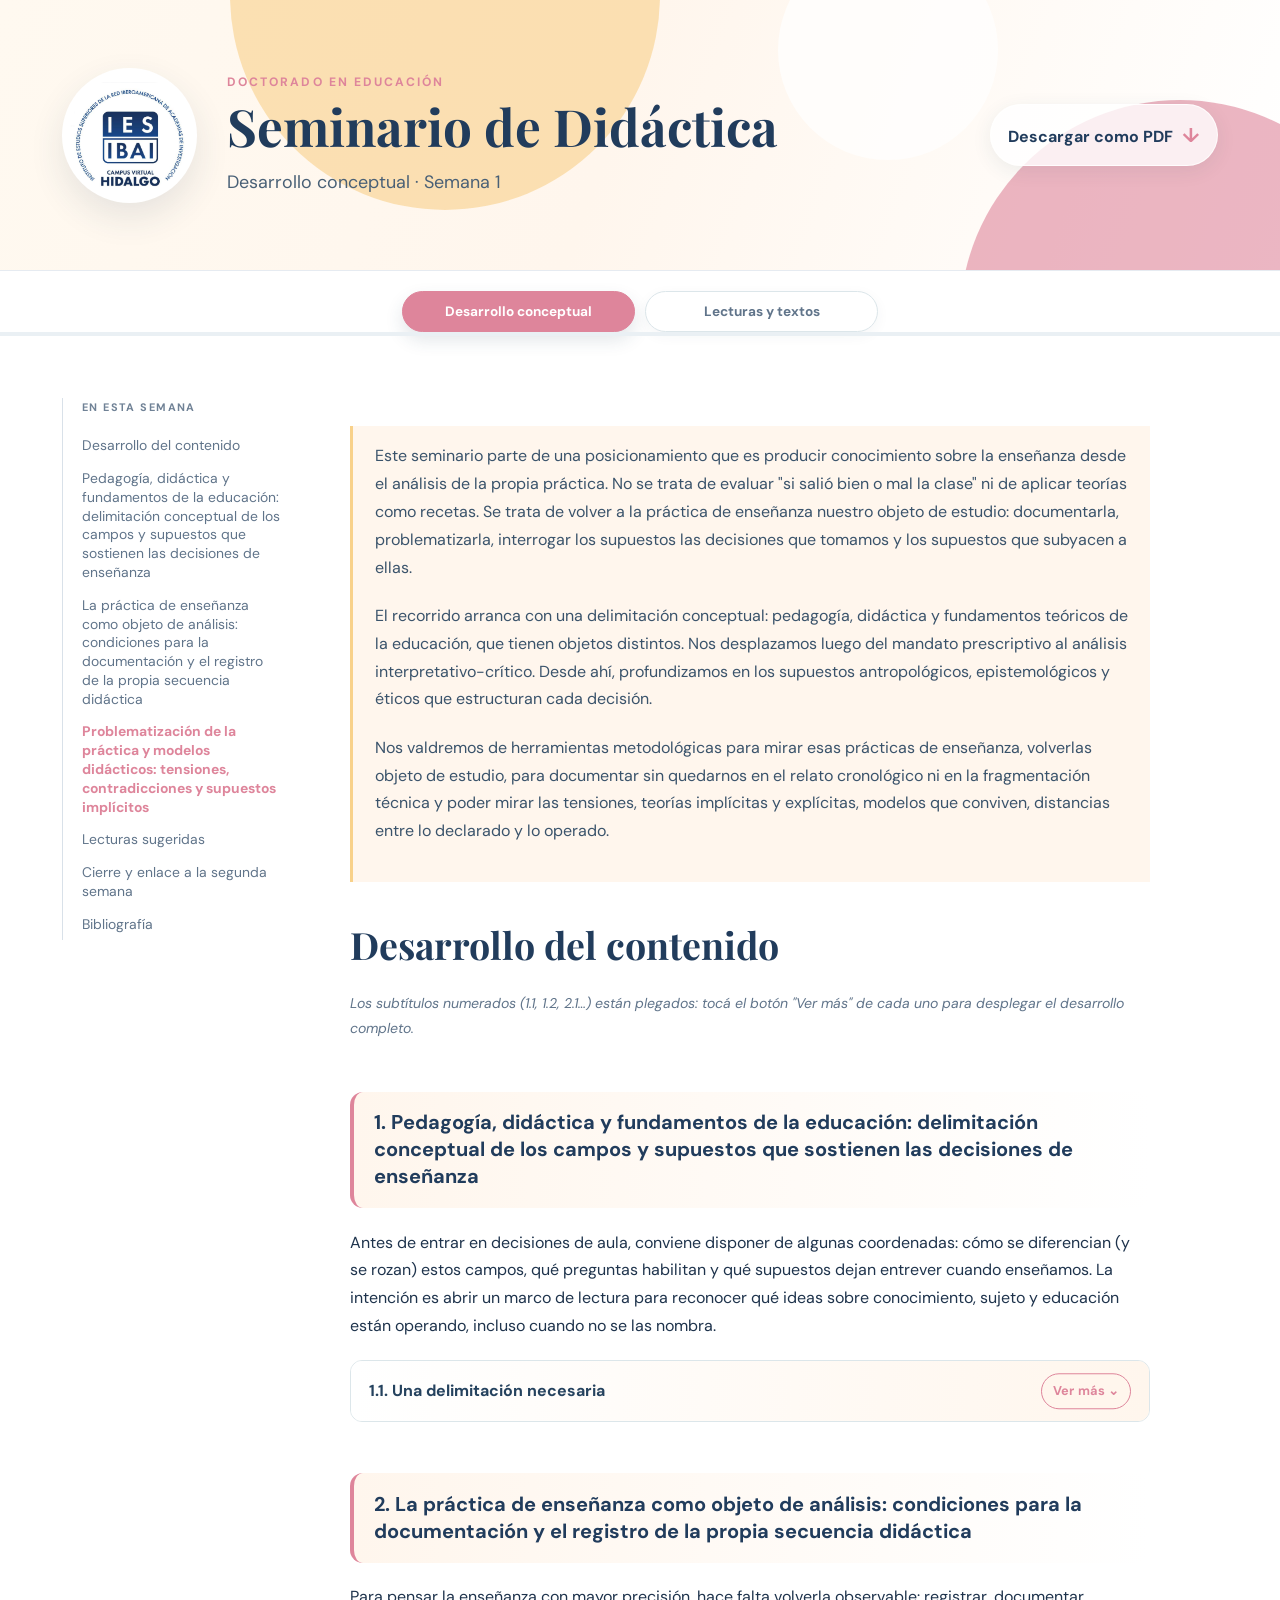
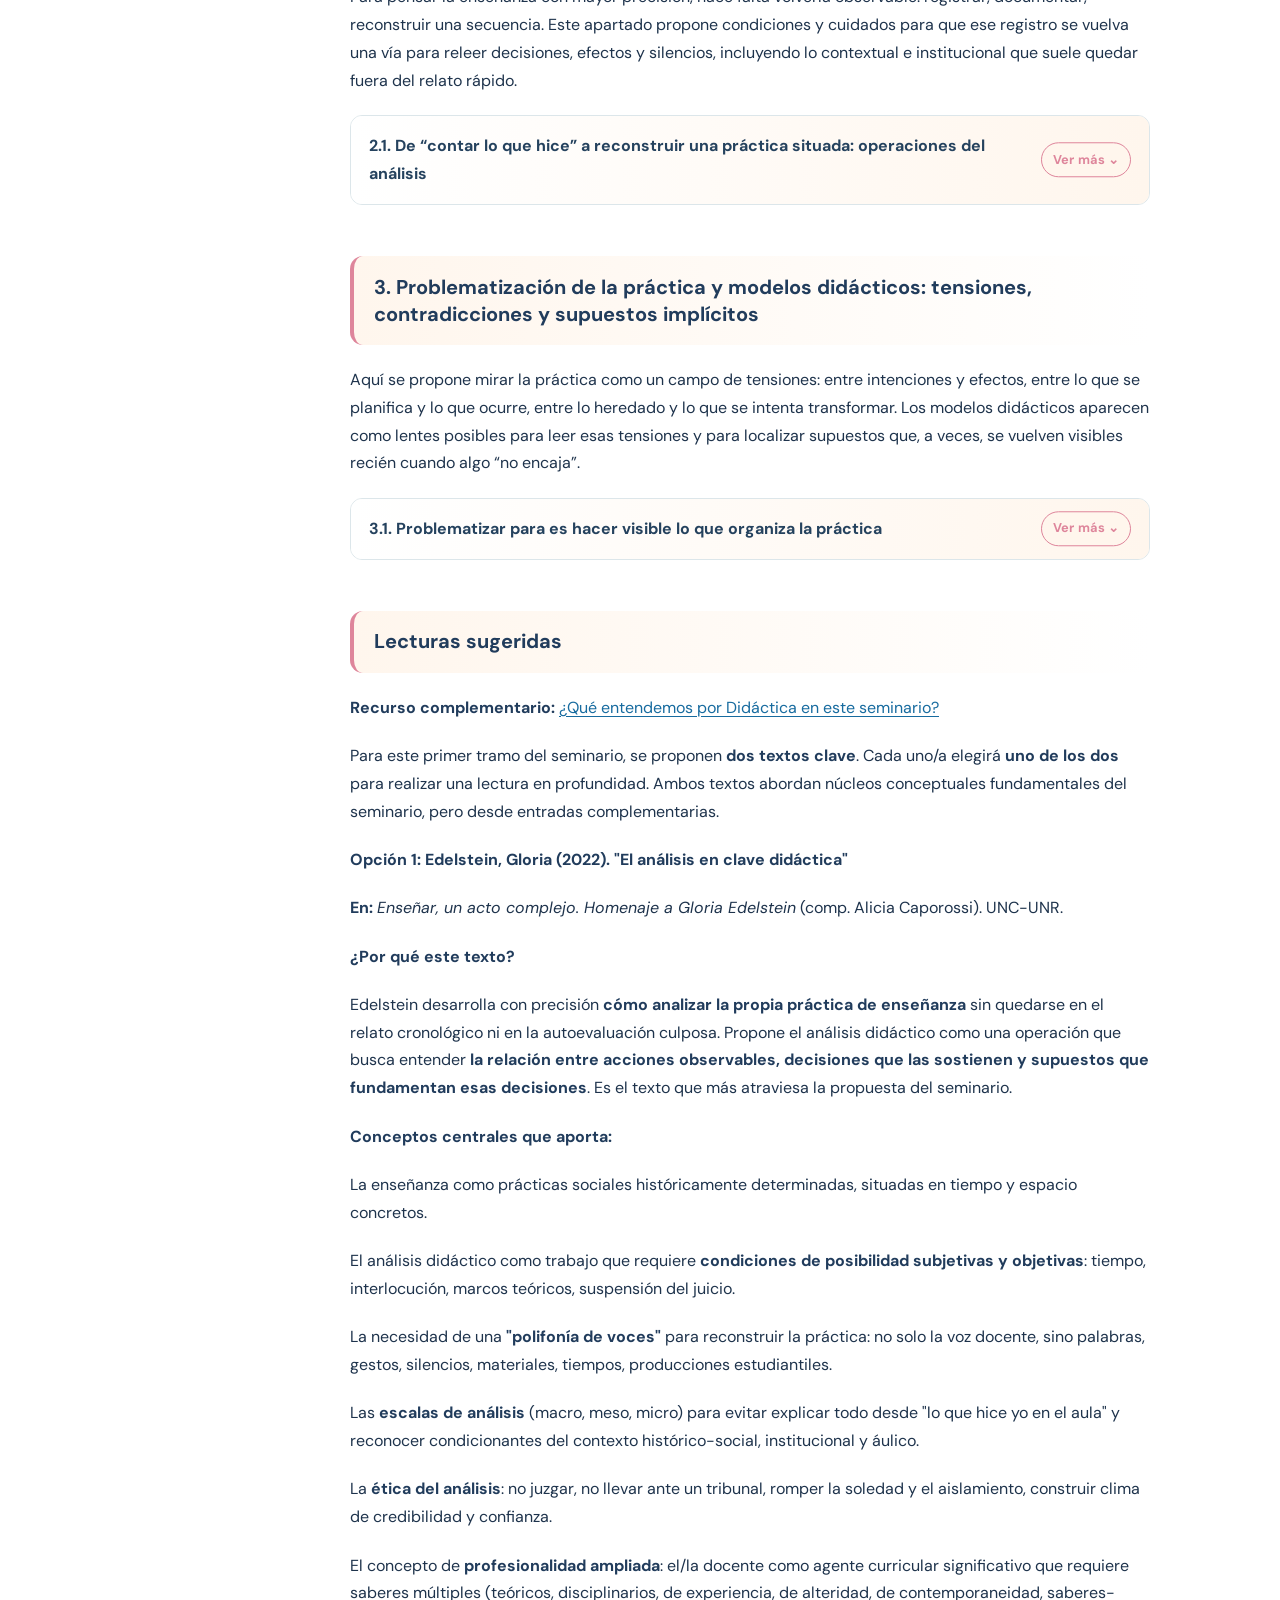
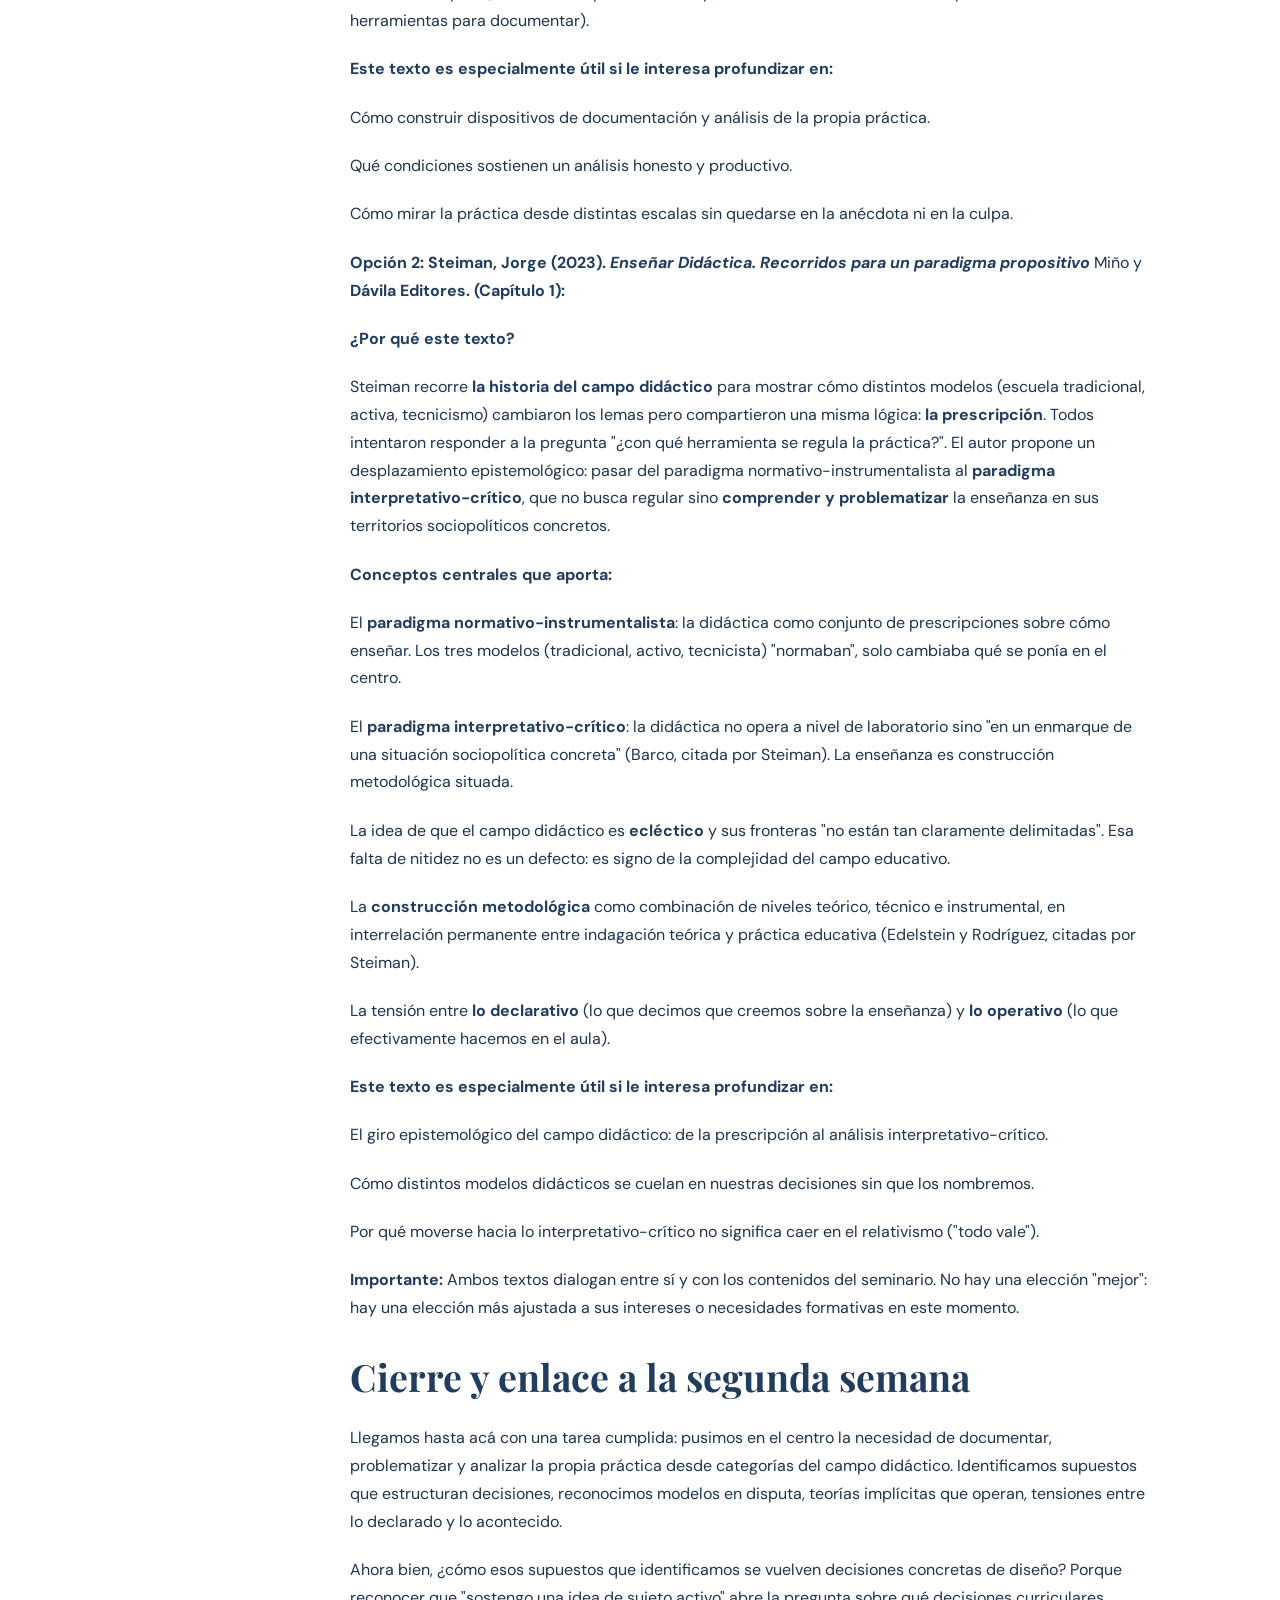
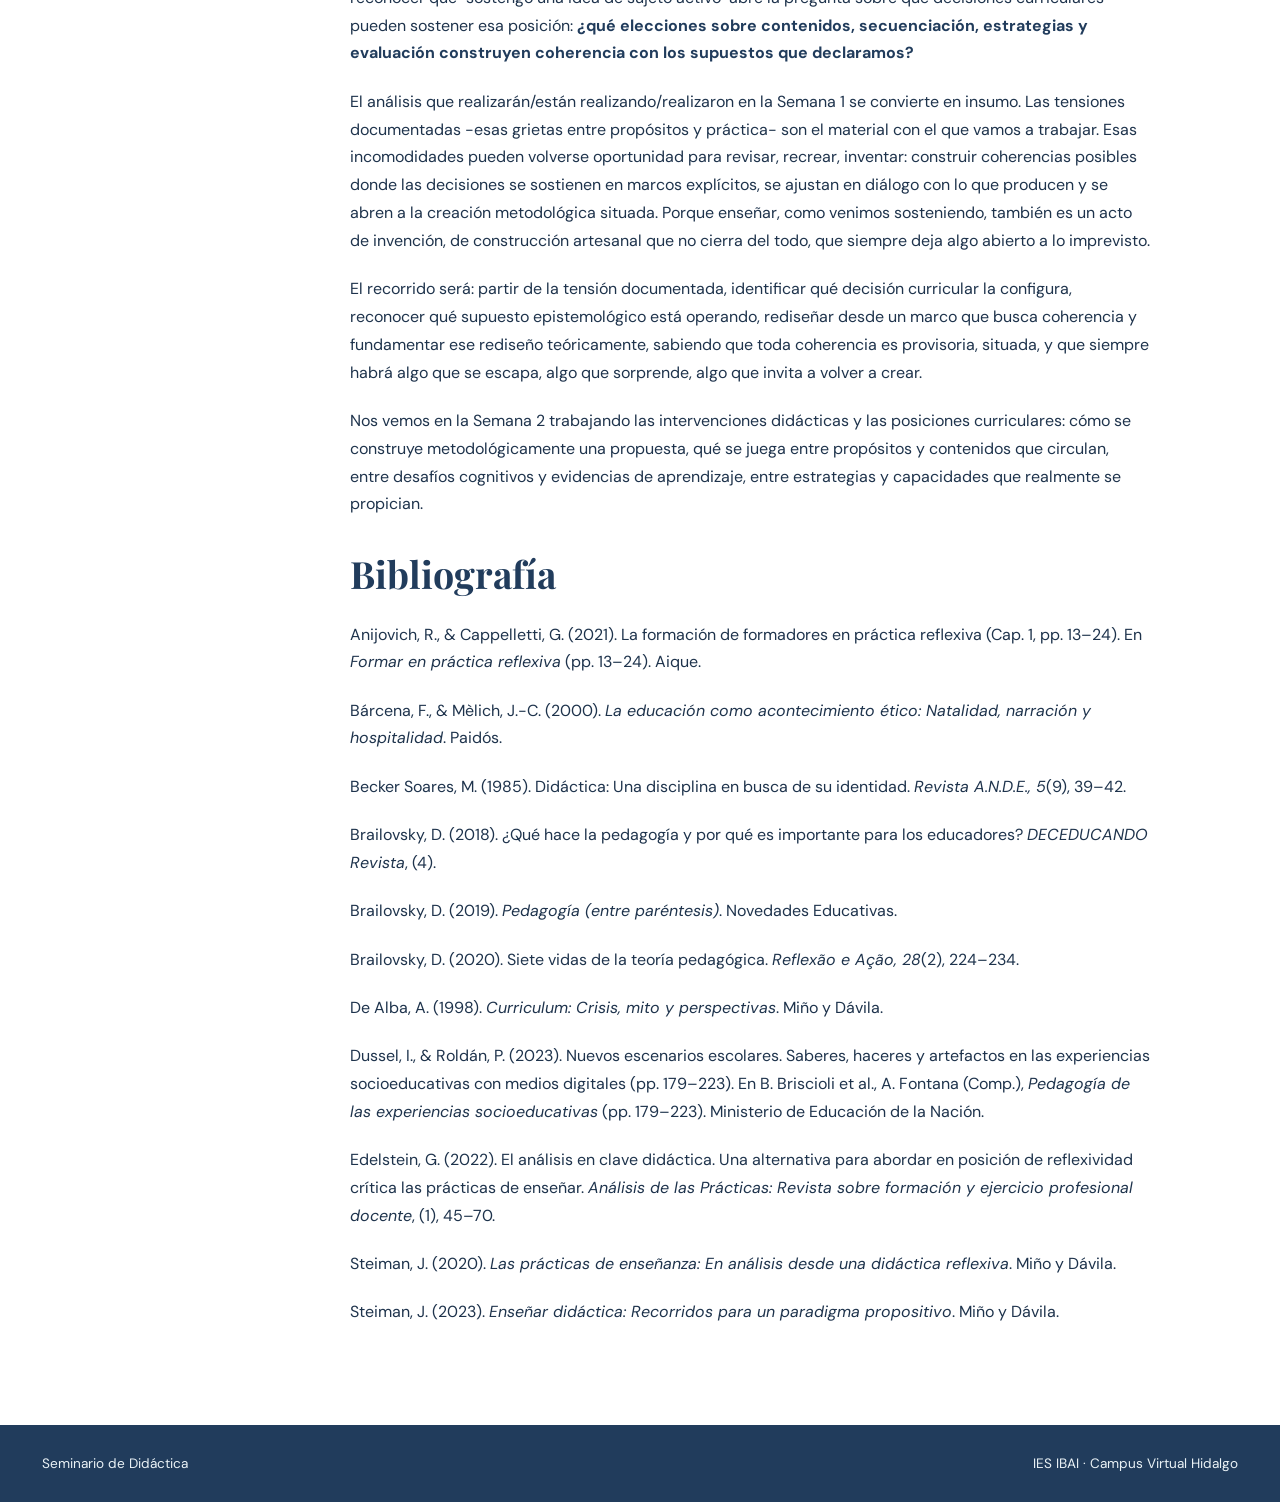
==== commit 3ec193af: "Update print statement from 'Hello' to 'Goodbye'" ====
--- a/semana-1.html
+++ b/semana-1.html
@@ -8,9 +8,6 @@
 <p>El recorrido arranca con una delimitación conceptual: pedagogía, didáctica y fundamentos teóricos de la educación, que tienen objetos distintos. Nos desplazamos luego del mandato prescriptivo al análisis interpretativo-crítico. Desde ahí, profundizamos en los supuestos antropológicos, epistemológicos y éticos que estructuran cada decisión.</p>
 <p>Nos valdremos de herramientas metodológicas para mirar esas prácticas de enseñanza, volverlas objeto de estudio, para documentar sin quedarnos en el relato cronológico ni en la fragmentación técnica y poder mirar las tensiones, teorías implícitas y explícitas, modelos que conviven, distancias entre lo declarado y lo operado.</p>
 </blockquote>
-<h2><strong>Introducción</strong></h2>
-<p>Este seminario parte de una apuesta: producir conocimiento sobre la enseñanza desde el análisis de la propia práctica. No se trata de evaluar &quot;si salió bien&quot; ni de aplicar teorías como recetas. Se trata de <strong>volver la práctica objeto de estudio</strong>: documentarla, problematizarla, interrogar los supuestos que la sostienen.</p>
-<p>El recorrido arranca con una <strong>delimitación conceptual</strong>: pedagogía, didáctica y fundamentos tienen objetos distintos, y del mandato prescriptivo nos desplazamos al análisis interpretativo-crítico. Desde ahí, <strong>profundizamos en los supuestos</strong> antropológicos, epistemológicos y éticos que estructuran cada decisión, aunque no los nombremos. Después viene la <strong>consideración metodológica</strong>: cómo documentar sin quedarnos en el relato cronológico ni en la fragmentación técnica. Y finalmente, <strong>miramos qué revela ese análisis</strong>: modelos que conviven, teorías implícitas, tensiones entre lo declarado y lo operado.</p>
 <h2><strong>Desarrollo del contenido</strong></h2>
 <p class="accordion-hint">Los subtítulos numerados (1.1, 1.2, 2.1…) están plegados: tocá el botón &quot;Ver más&quot; de cada uno para desplegar el desarrollo completo.</p>
 <h3><strong>1. Pedagogía, didáctica y fundamentos de la educación: delimitación conceptual de los campos y supuestos que sostienen las decisiones de enseñanza</strong></h3>
@@ -266,4 +263,4 @@
 <p><strong>Importante:</strong> Ambos textos dialogan entre sí y con los contenidos del seminario. No hay una elección &quot;mejor&quot;: hay una elección más ajustada a sus intereses o necesidades formativas en este momento.</p>
 <p>La lectura que elija será su principal herramienta conceptual para participar en el foro &quot;Huellas de una práctica, resonancias para pensarla&quot;. Las categorías de Edelstein o Steiman le ayudarán a identificar qué &quot;resuena&quot; entre la teoría y su práctica, y a nombrar las tensiones que detecte en su secuencia.</p>
 </div></div></section>
-<footer><span>Seminario de Didáctica</span><span>IES IBAI · Campus Virtual Hidalgo</span></footer><script src="site.js"></script></body></html>+<footer><span>Seminario de Didáctica</span><span>IES IBAI · Campus Virtual Hidalgo</span></footer><script src="site.js"></script></body></html>
